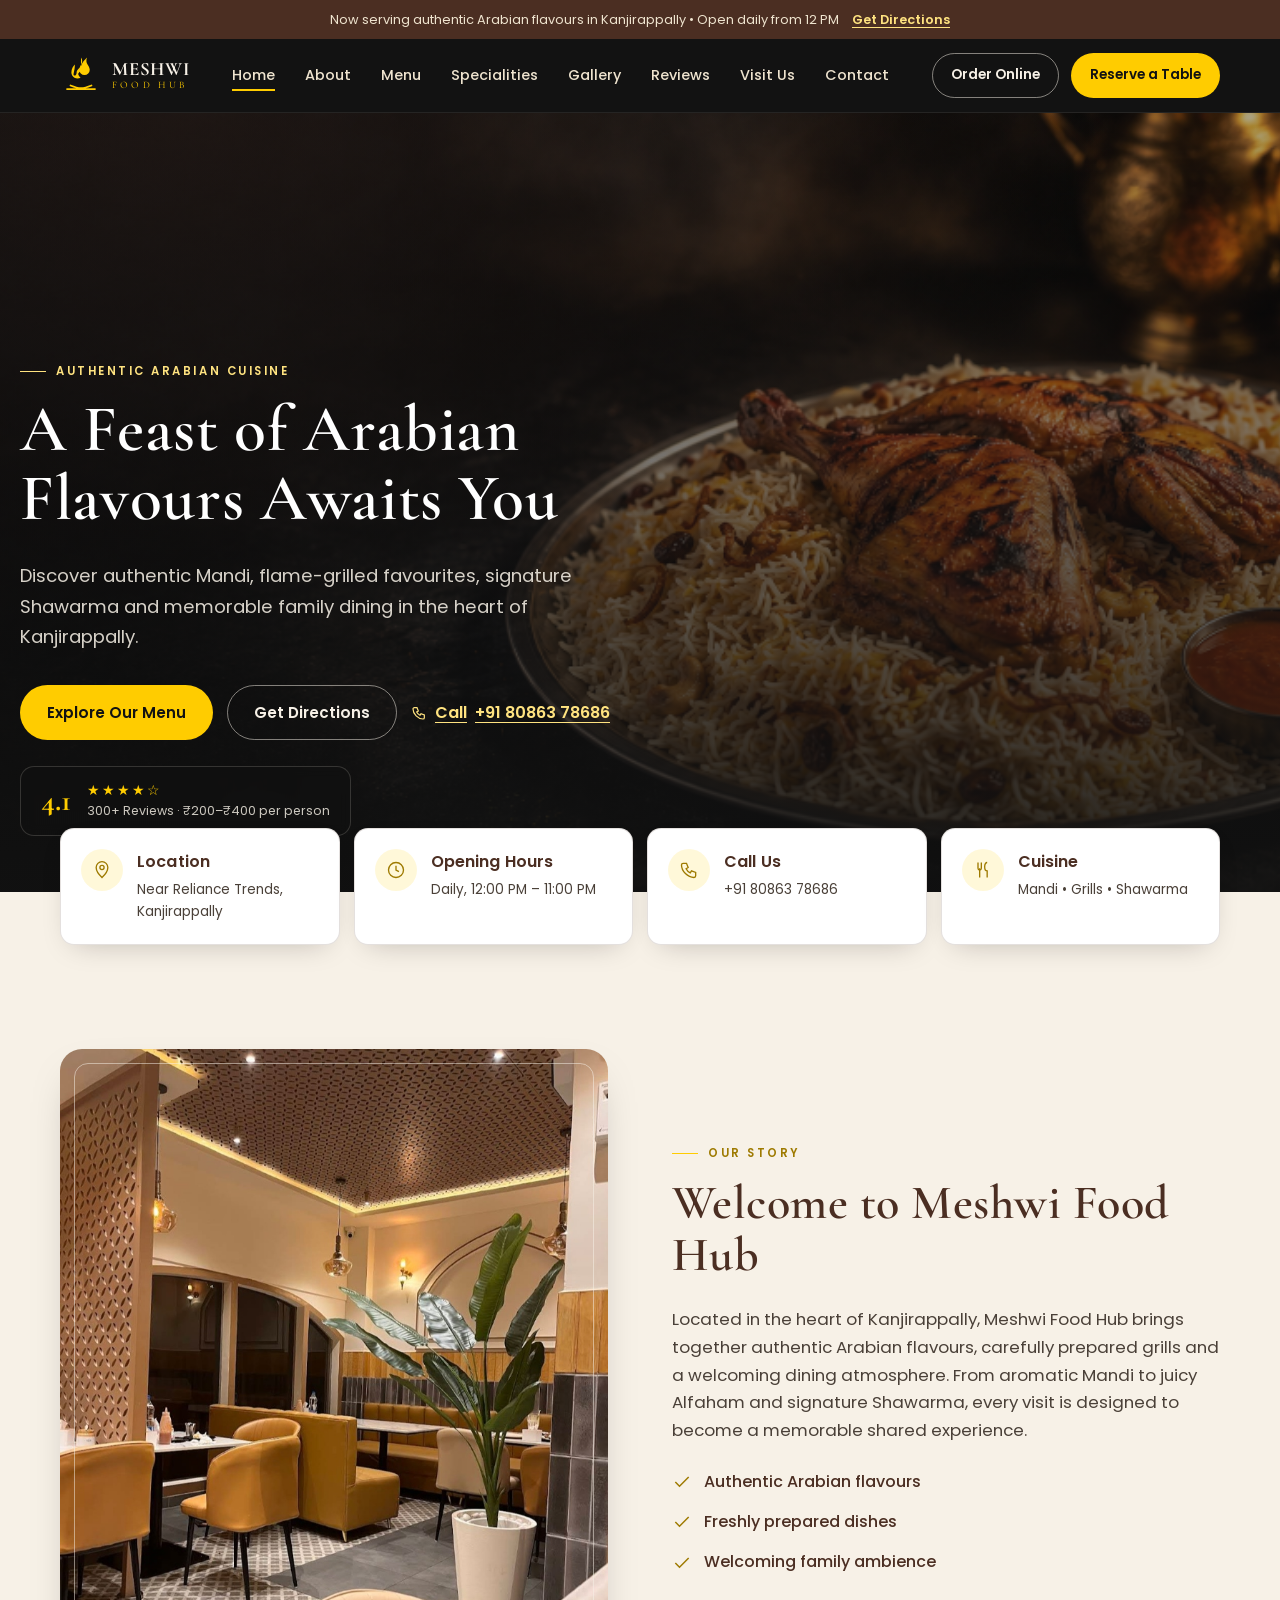
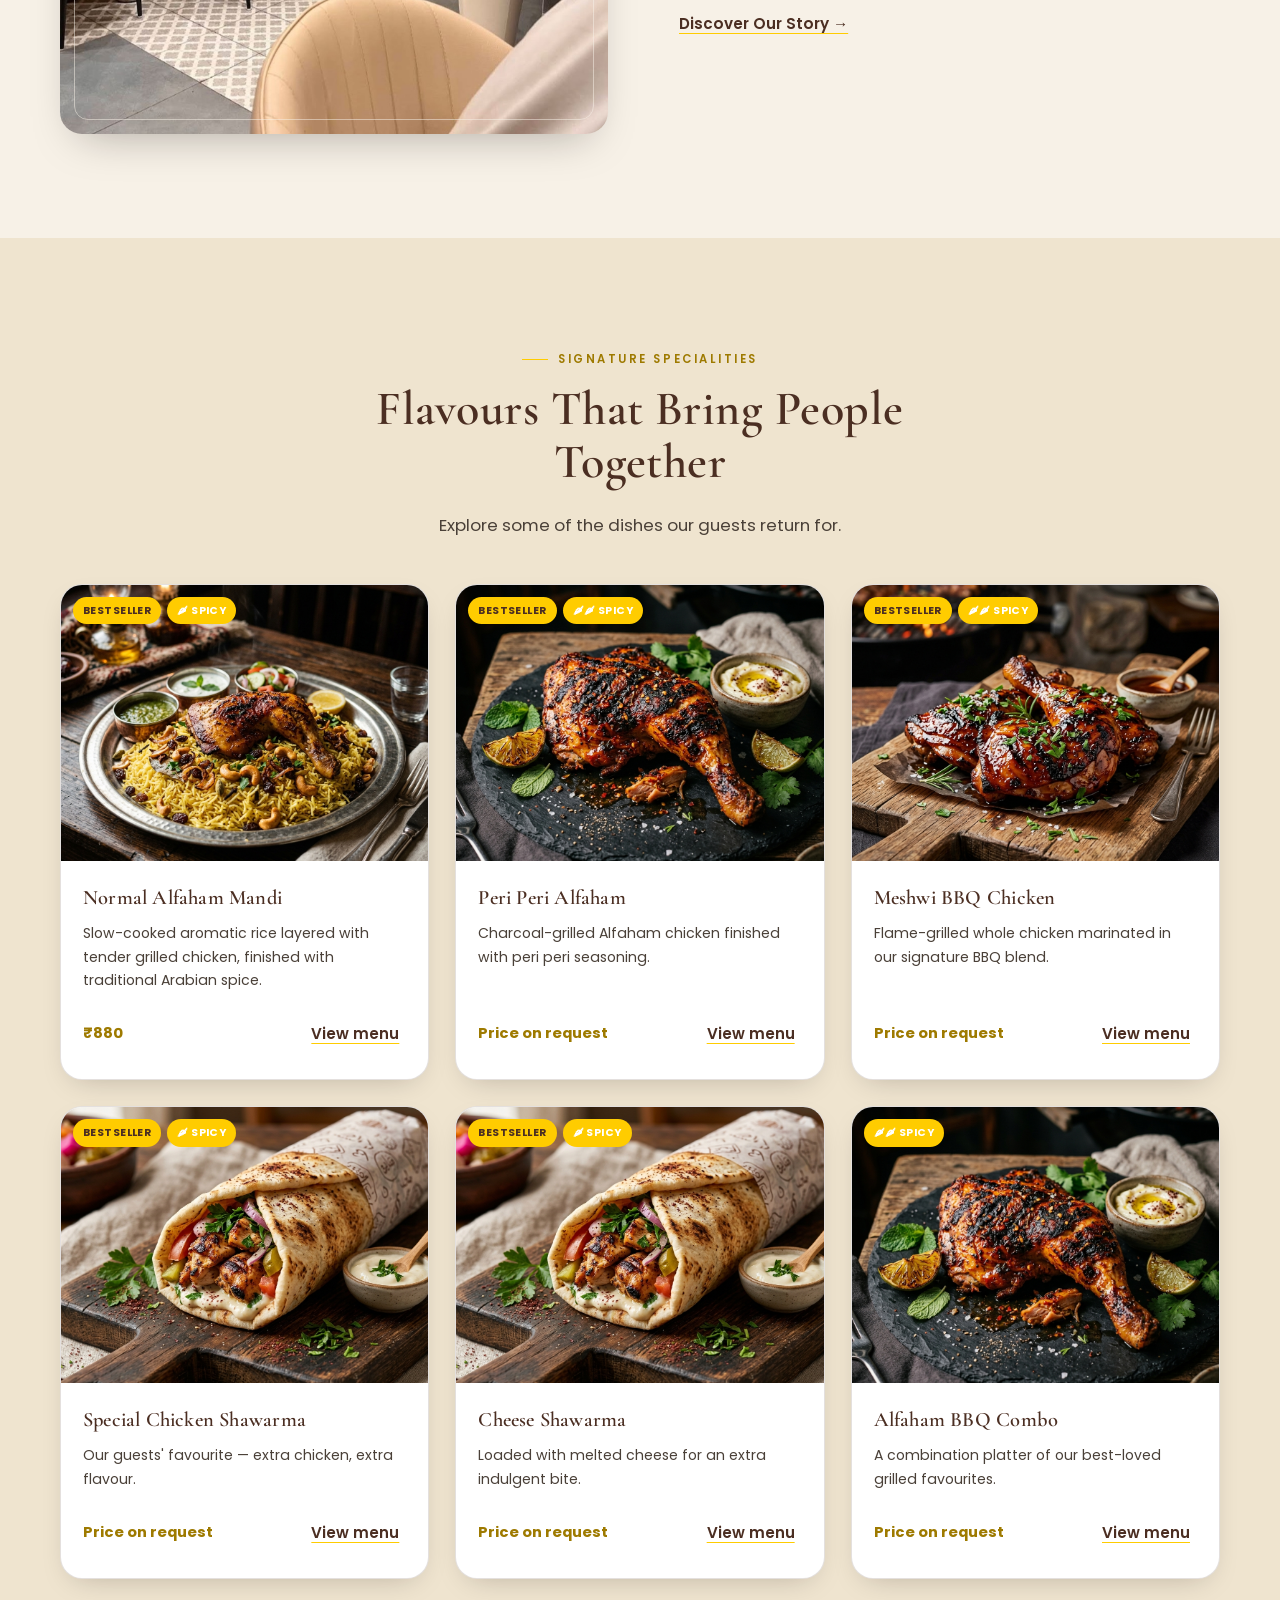
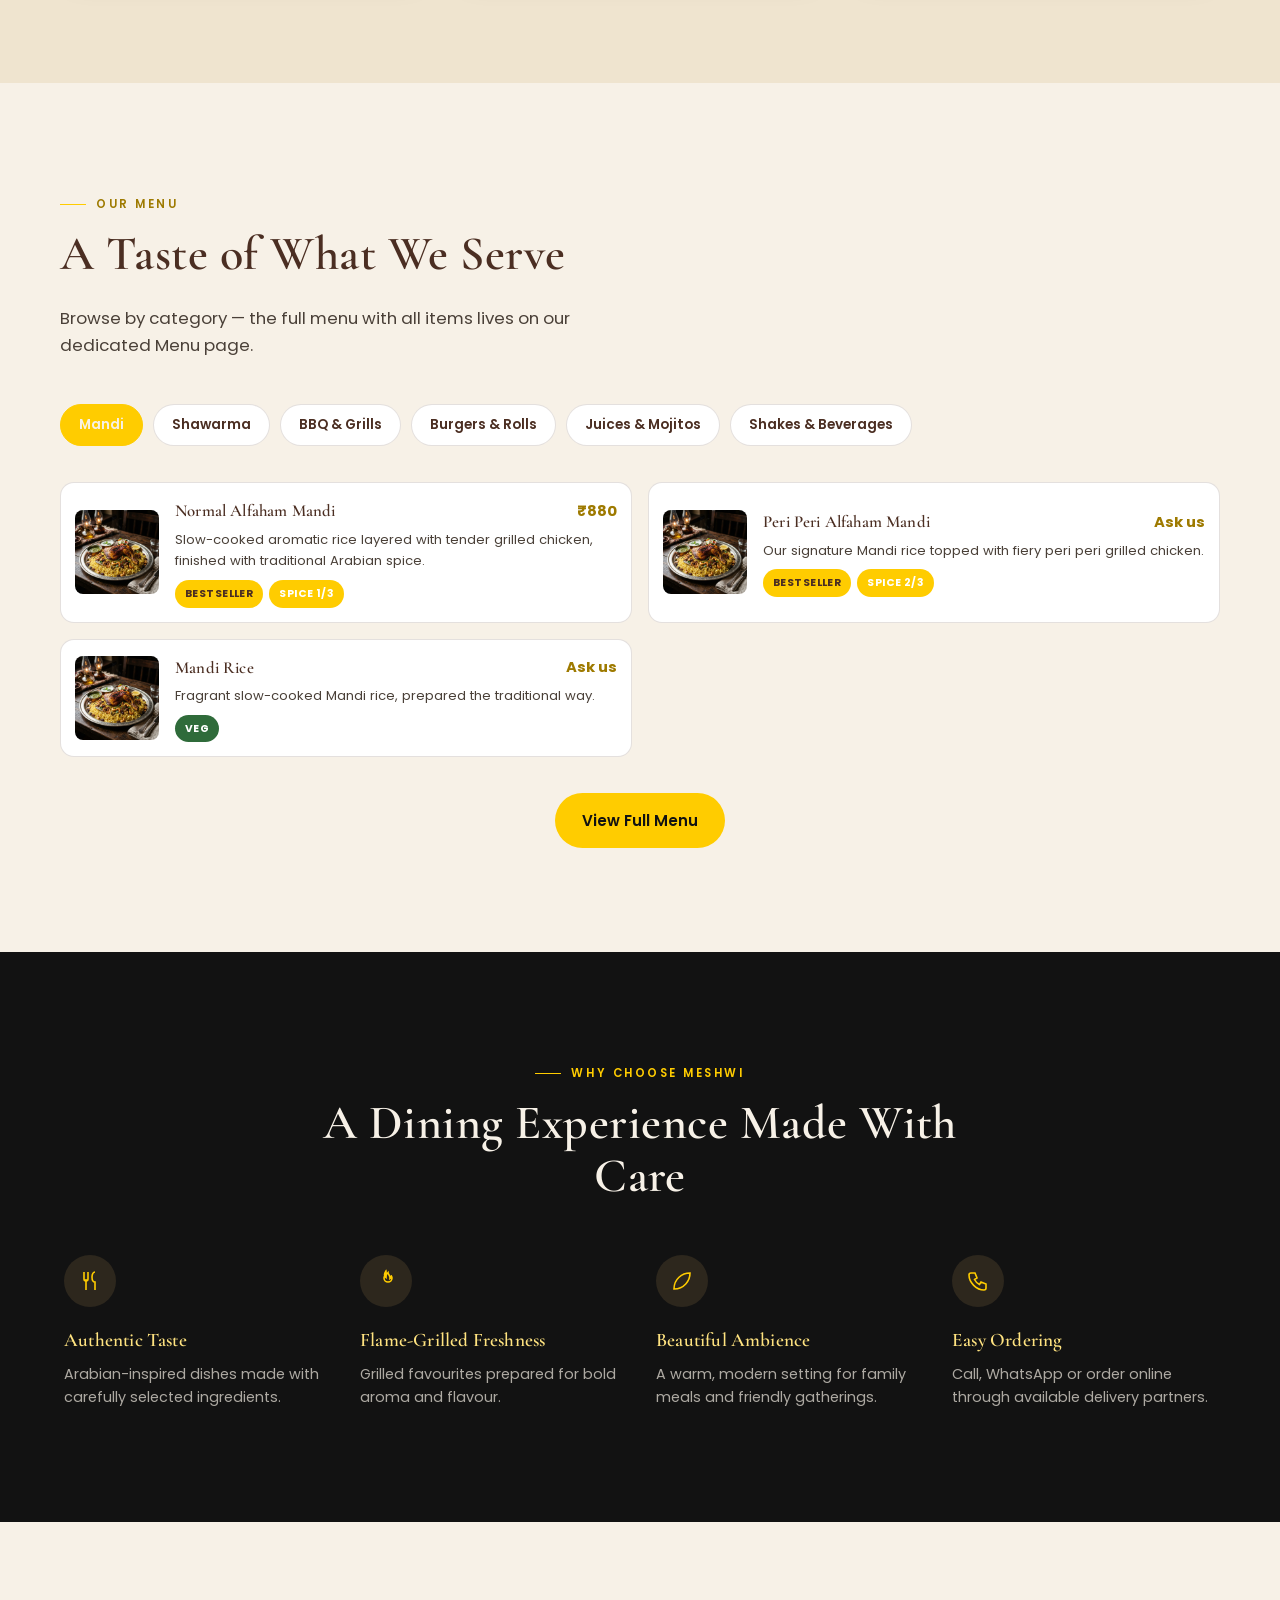
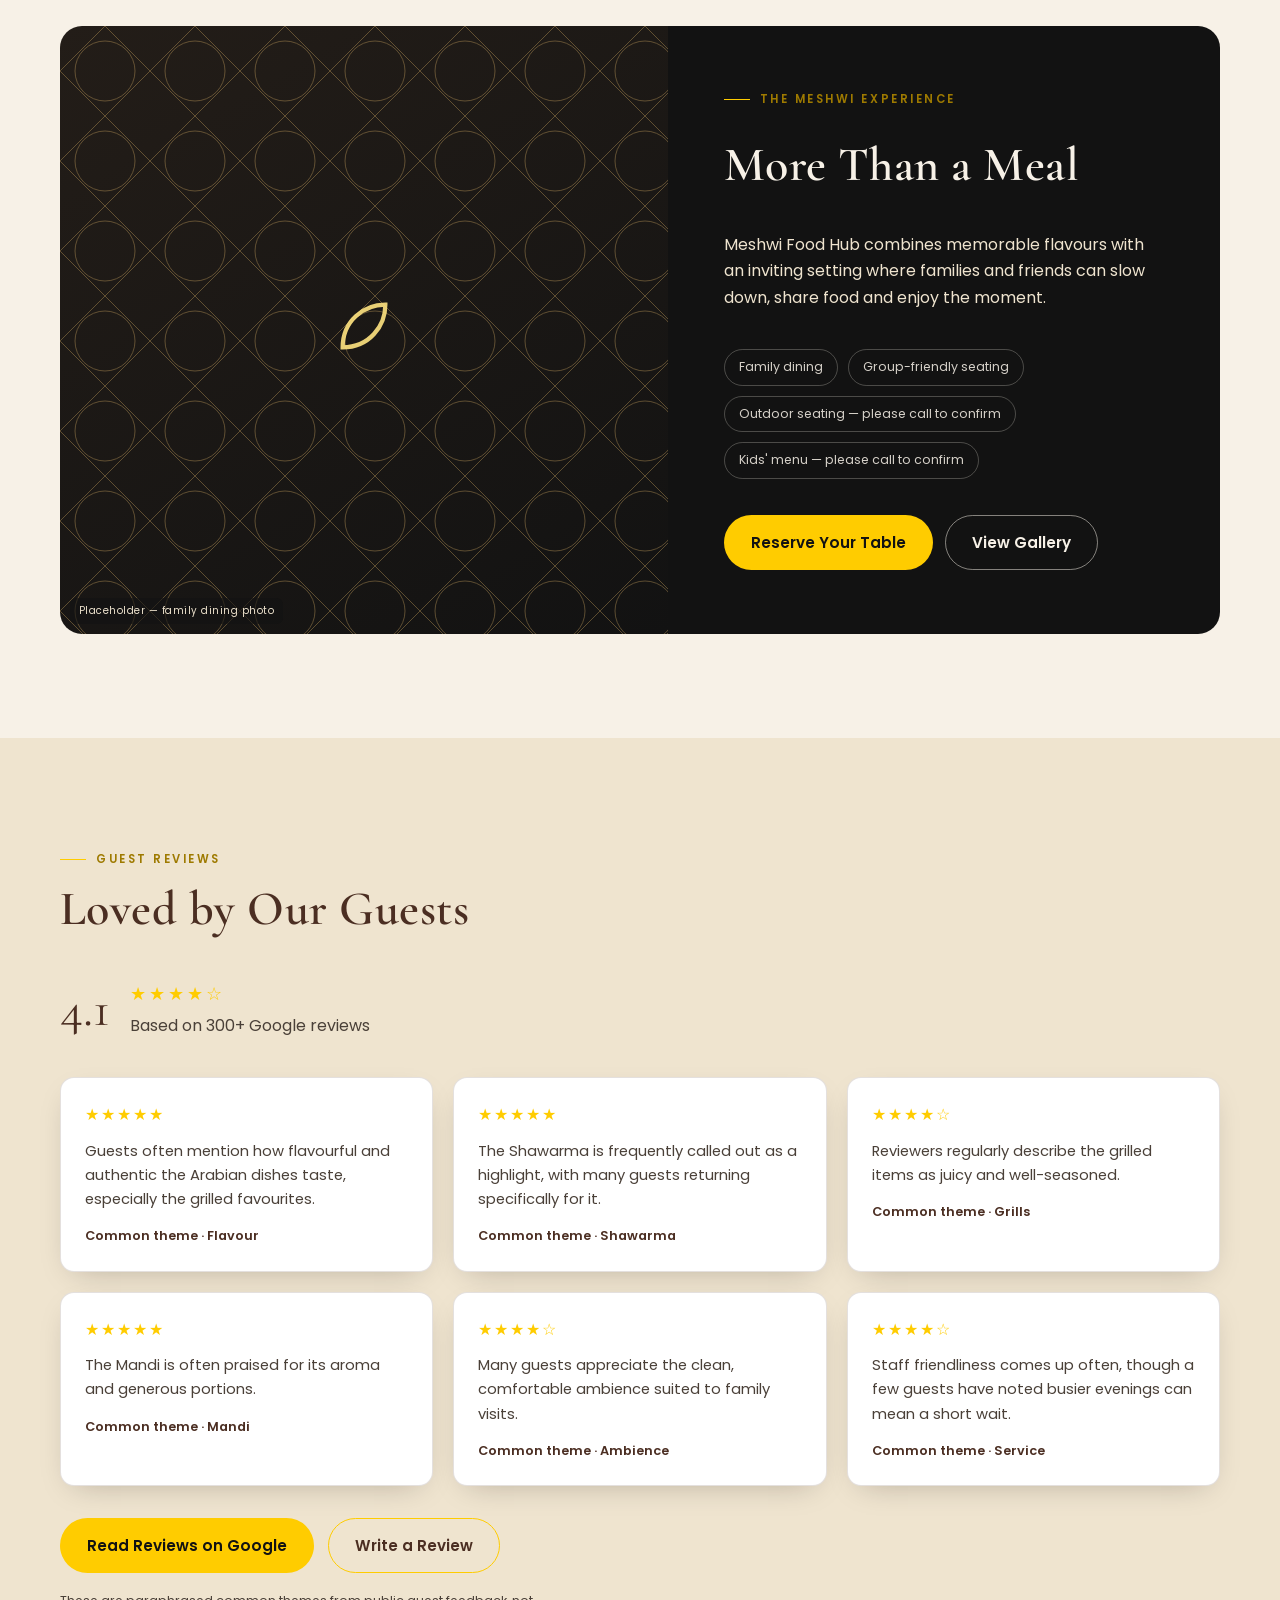
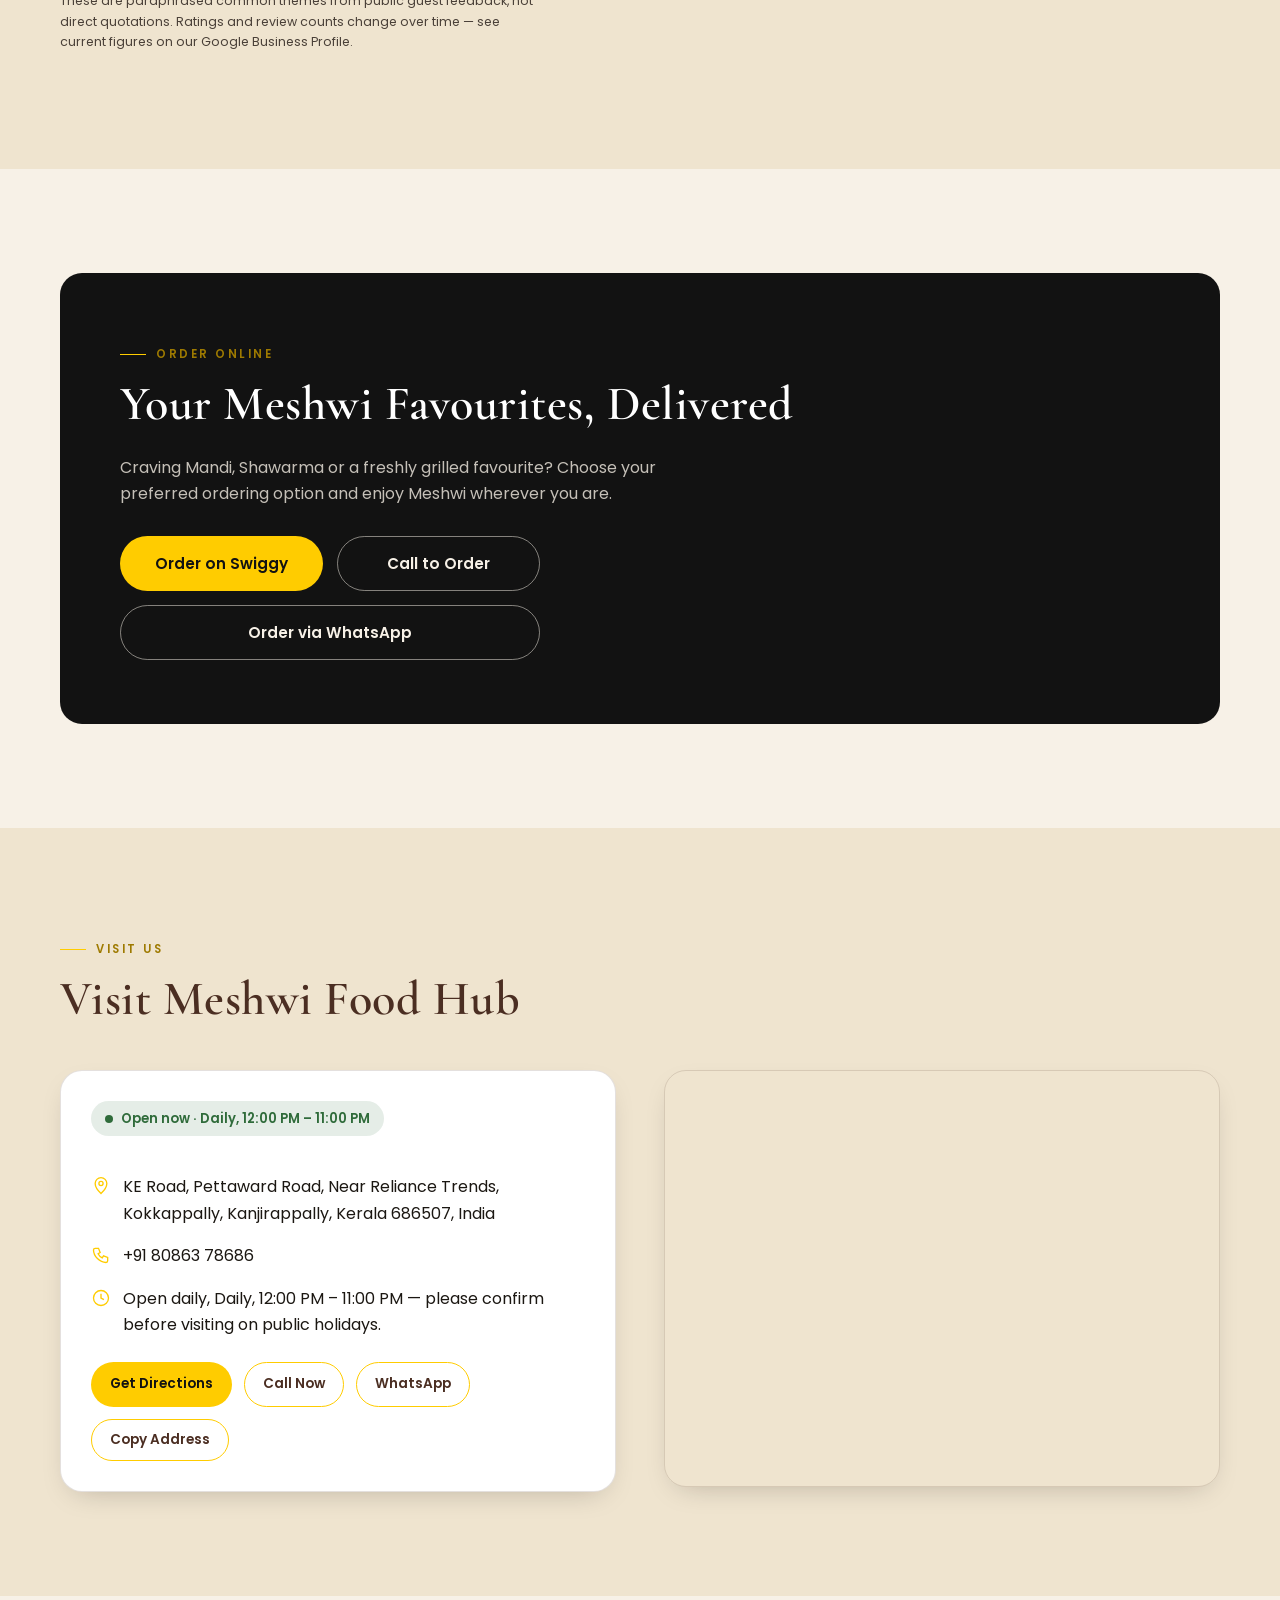
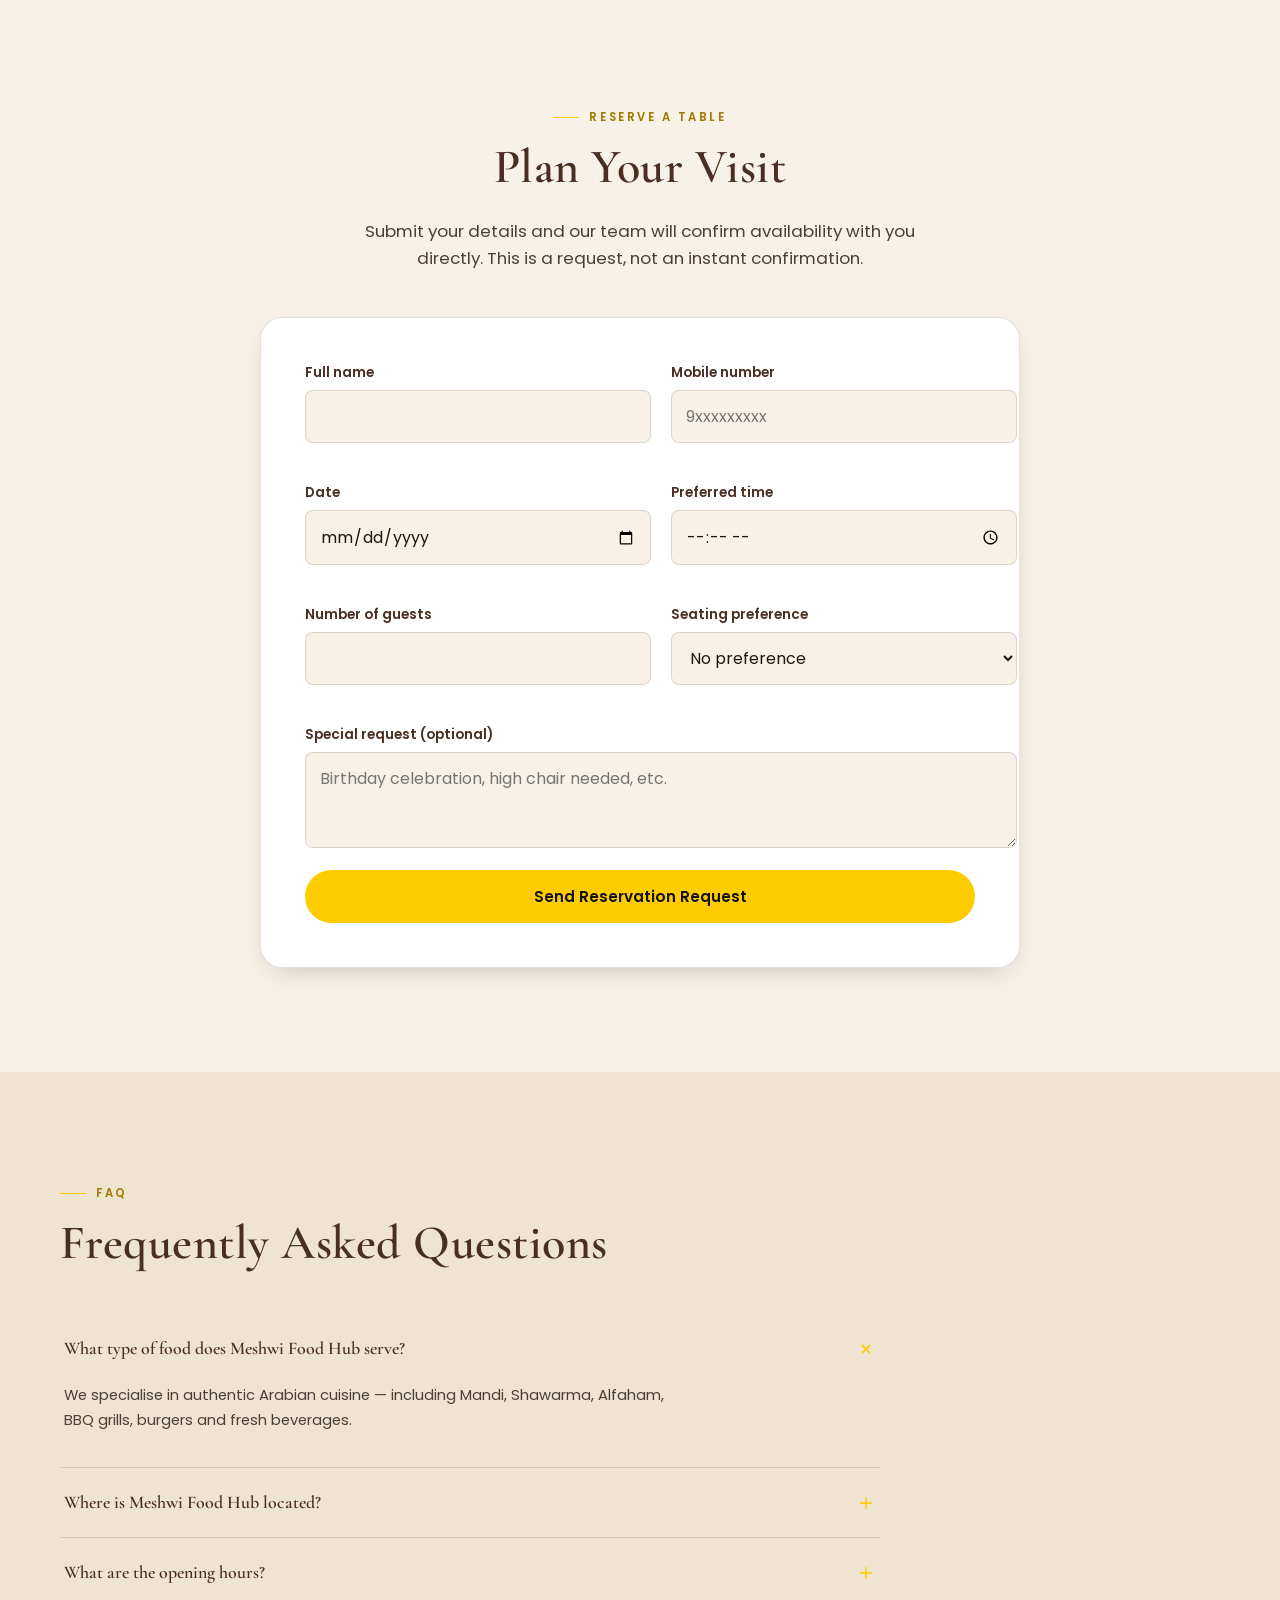
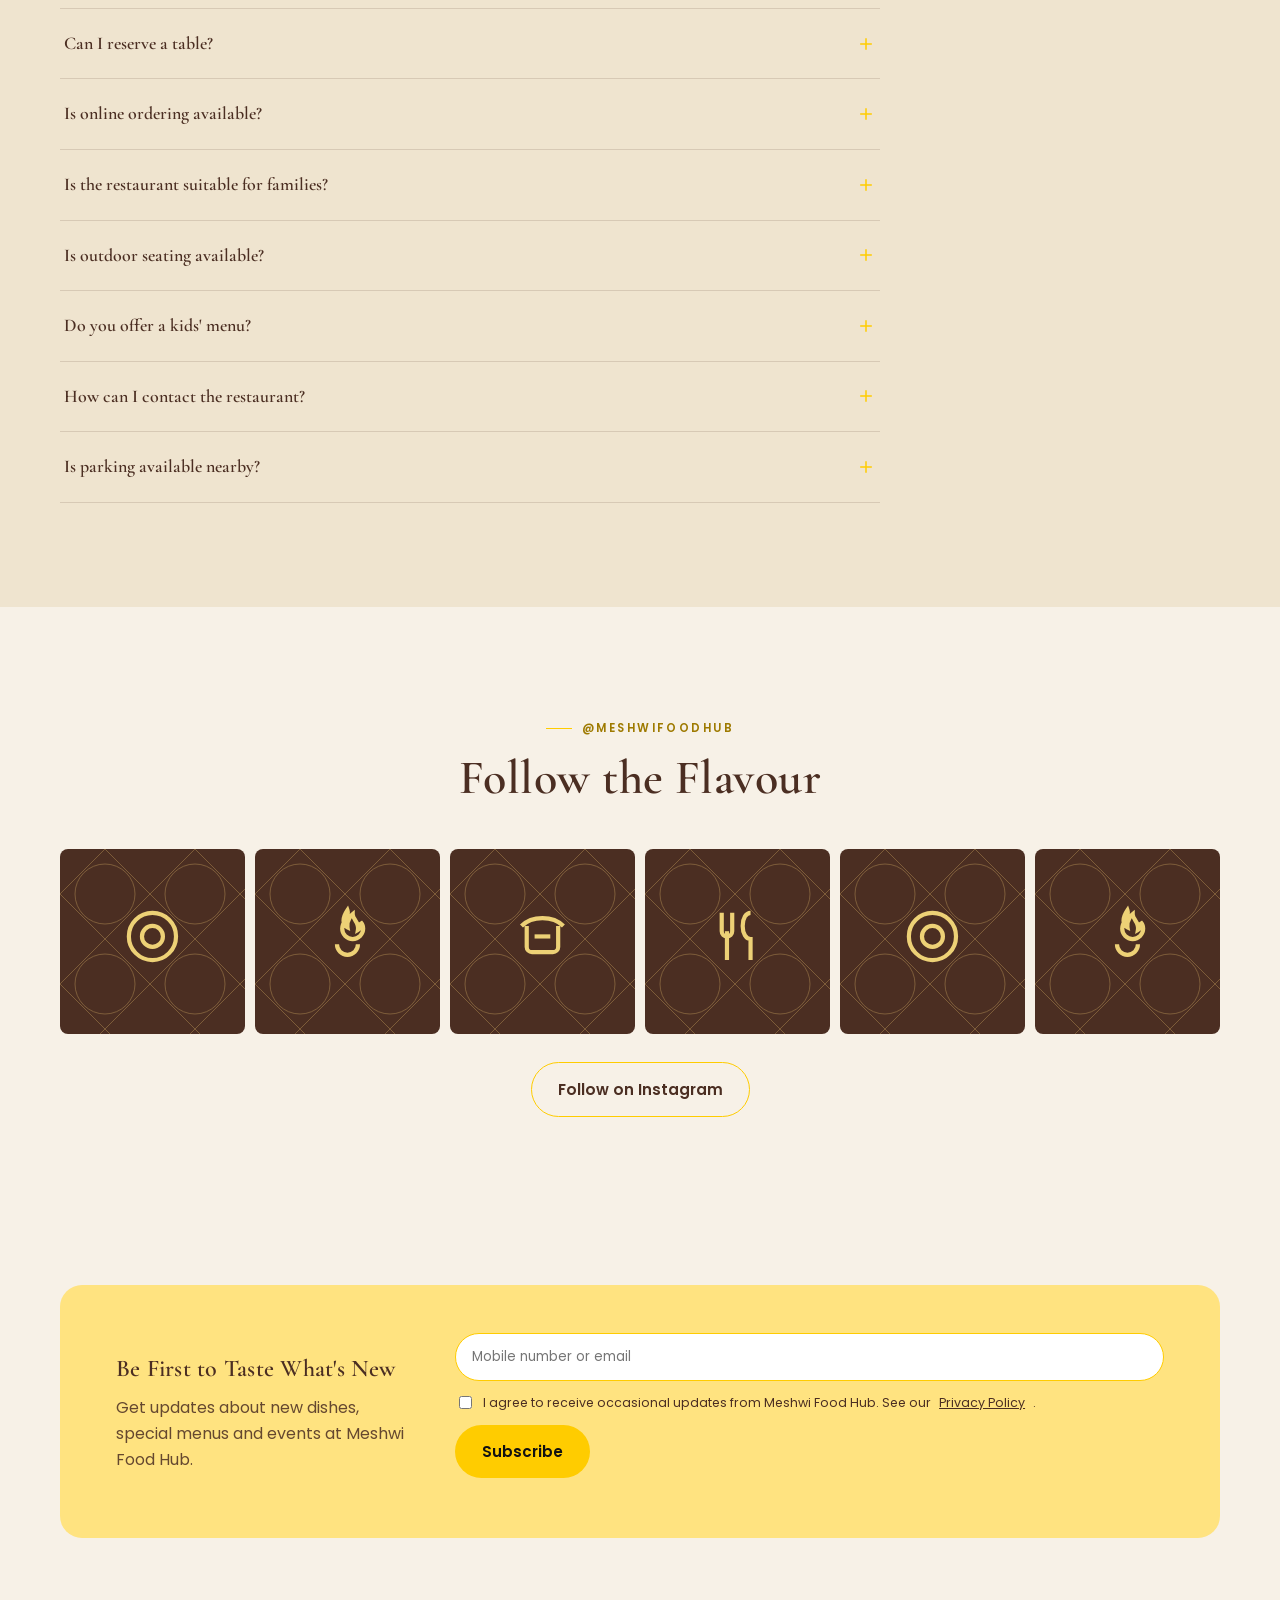
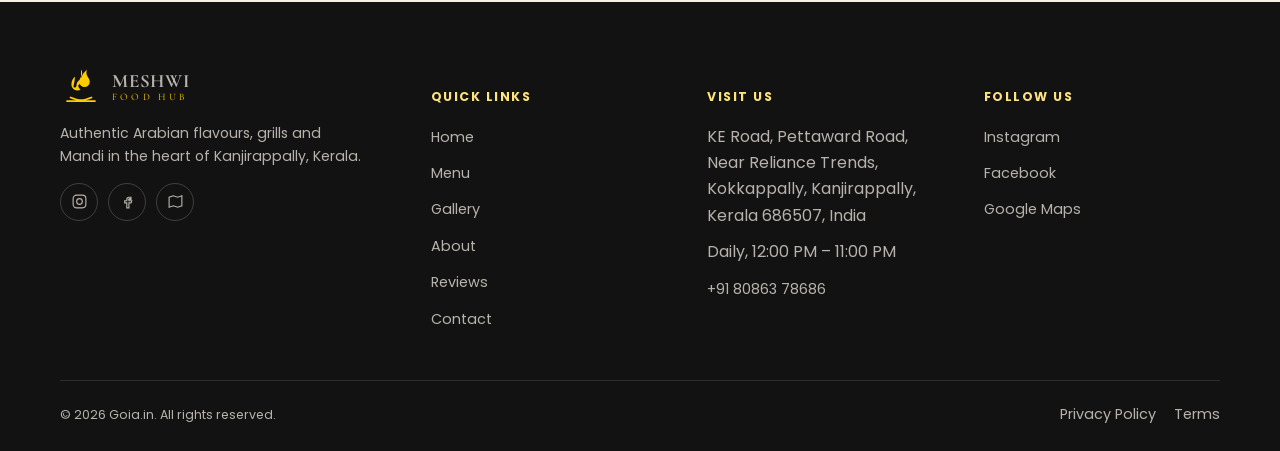
==== index.html @ 10ab5617 "fistupdate" ====
<!DOCTYPE html>
<html lang="en">
<head>
<meta charset="UTF-8">
<meta name="viewport" content="width=device-width, initial-scale=1, viewport-fit=cover">
<title>Meshwi Food Hub Kanjirappally | Mandi, Shawarma & Arabian Cuisine</title>
<meta name="description" content="Experience authentic Mandi, Shawarma, Alfaham and Arabian grills at Meshwi Food Hub near Reliance Trends, Kanjirappally. View the menu, order online, get directions or reserve a table.">
<link rel="canonical" href="https://www.meshwifoodhub.com/">
<meta property="og:type" content="restaurant.restaurant">
<meta property="og:title" content="Meshwi Food Hub Kanjirappally | Mandi, Shawarma & Arabian Cuisine">
<meta property="og:description" content="Authentic Mandi, Shawarma, Alfaham and Arabian grills in Kanjirappally, Kerala. Order online, reserve a table, or visit us near Reliance Trends.">
<meta property="og:url" content="https://www.meshwifoodhub.com/">
<meta property="og:site_name" content="Meshwi Food Hub">
<meta name="twitter:card" content="summary_large_image">
<meta name="twitter:title" content="Meshwi Food Hub Kanjirappally">
<meta name="twitter:description" content="Authentic Mandi, Shawarma, Alfaham and Arabian grills in Kanjirappally, Kerala.">
<meta name="keywords" content="Meshwi Food Hub, Meshwi Kanjirappally, Arabian restaurant Kanjirappally, Mandi Kanjirappally, Shawarma Kanjirappally, Alfaham Kanjirappally, grilled chicken Kanjirappally, family restaurant Kanjirappally, restaurants near Reliance Trends Kanjirappally, Arabian food Kottayam">
<link rel="preconnect" href="https://fonts.googleapis.com">
<link rel="preconnect" href="https://fonts.gstatic.com" crossorigin>
<link href="https://fonts.googleapis.com/css2?family=Cormorant+Garamond:wght@500;600;700&family=Poppins:wght@400;500;600;700&display=swap" rel="stylesheet">
<link rel="stylesheet" href="css/style.css">
<script type="application/ld+json">
{
  "@context": "https://schema.org",
  "@type": "Restaurant",
  "name": "Meshwi Food Hub",
  "url": "https://www.meshwifoodhub.com/",
  "telephone": "+91-80863-78686",
  "servesCuisine": ["Arabian", "Mandi", "Shawarma", "Grills"],
  "priceRange": "₹200–₹400",
  "address": {
    "@type": "PostalAddress",
    "streetAddress": "KE Road, Pettaward Road, Near Reliance Trends, Kokkappally",
    "addressLocality": "Kanjirappally",
    "addressRegion": "Kerala",
    "postalCode": "686507",
    "addressCountry": "IN"
  },
  "openingHoursSpecification": {
    "@type": "OpeningHoursSpecification",
    "dayOfWeek": ["Monday","Tuesday","Wednesday","Thursday","Friday","Saturday","Sunday"],
    "opens": "12:00",
    "closes": "23:00"
  },
  "sameAs": [
    "https://www.instagram.com/meshwifoodhub/",
    "https://www.facebook.com/meshwifood/"
  ],
  "menu": "https://www.meshwifoodhub.com/menu.html"
}
</script>
</head>
<body>
<a class="skip-link" href="#main">Skip to content</a>

<!-- ANNOUNCEMENT BAR -->
<div class="announcement">
  Now serving authentic Arabian flavours in Kanjirappally • Open daily from 12 PM
  <a data-config-href="maps.directionsUrl" href="#" target="_blank" rel="noopener noreferrer">Get Directions</a>
</div>

<!-- HEADER -->
<header class="site-header">
  <div class="container header-inner">
    <a href="index.html" class="brand" aria-label="Meshwi Food Hub home">
      <svg class="brand-mark" viewBox="0 0 48 48" fill="currentColor"><path d="M24 4c4 6-2 9-2 14a6 6 0 0 0 12 0c0-5-6-7-3-14C23 11 25 15 22 17c-2 2-3 4-2 7 2-4 5-5 4-10M17 12c-2 2-4 5-4 9a7 7 0 0 0 10.5 6c-3-2-3-5-2.5-7.5 .5-2.5 2-4.5 2-4.5S19 18 19 21c0 3-2 4.5-3.5 3 0-3 1.5-6 1.5-12z"/><path d="M12 36c10 4 14 4 24 0M8 40h32" fill="none" stroke="currentColor" stroke-width="2" stroke-linecap="round"/></svg>
      <span class="brand-word"><b>MESHWI</b><em>Food Hub</em></span>
    </a>
    <nav class="main-nav" aria-label="Primary">
      <ul>
        <li><a href="index.html" class="active">Home</a></li>
        <li><a href="about.html">About</a></li>
        <li><a href="menu.html">Menu</a></li>
        <li><a href="index.html#specialities">Specialities</a></li>
        <li><a href="gallery.html">Gallery</a></li>
        <li><a href="index.html#reviews">Reviews</a></li>
        <li><a href="index.html#visit">Visit Us</a></li>
        <li><a href="contact.html">Contact</a></li>
      </ul>
    </nav>
    <div class="header-actions">
      <a href="index.html#order" class="btn btn-outline-light btn-sm">Order Online</a>
      <a href="index.html#reserve" class="btn btn-primary btn-sm">Reserve a Table</a>
      <button class="hamburger" data-menu-open aria-expanded="false" aria-controls="mobileMenu" aria-label="Open menu">
        <svg viewBox="0 0 24 24" fill="none" stroke="currentColor" stroke-width="1.8"><path d="M4 7h16M4 12h16M4 17h16"/></svg>
      </button>
    </div>
  </div>
</header>

<!-- MOBILE MENU -->
<div class="mobile-menu" id="mobileMenu">
  <div class="mobile-menu__backdrop"></div>
  <div class="mobile-menu__panel" role="dialog" aria-modal="true" aria-label="Site menu">
    <div class="mobile-menu__top">
      <span class="brand-word"><b>MESHWI</b><em>Food Hub</em></span>
      <button class="mobile-menu__close" data-menu-close aria-label="Close menu">
        <svg viewBox="0 0 24 24" fill="none" stroke="currentColor" stroke-width="1.8"><path d="M6 6l12 12M18 6 6 18"/></svg>
      </button>
    </div>
    <nav aria-label="Mobile primary">
      <ul>
        <li><a href="index.html">Home</a></li>
        <li><a href="about.html">About</a></li>
        <li><a href="menu.html">Menu</a></li>
        <li><a href="index.html#specialities">Specialities</a></li>
        <li><a href="gallery.html">Gallery</a></li>
        <li><a href="index.html#reviews">Reviews</a></li>
        <li><a href="index.html#visit">Visit Us</a></li>
        <li><a href="contact.html">Contact</a></li>
      </ul>
    </nav>
    <div class="mobile-menu__actions">
      <a href="index.html#order" class="btn btn-primary btn-block">Order Online</a>
      <a href="index.html#reserve" class="btn btn-outline-light btn-block">Reserve a Table</a>
    </div>
  </div>
</div>

<main id="main">

  <!-- HERO -->
  <section class="hero">
    <div class="container hero__inner">
      <div class="hero__content">
        <span class="eyebrow">Authentic Arabian Cuisine</span>
        <h1>A Feast of Arabian Flavours Awaits You</h1>
        <p class="lead">Discover authentic Mandi, flame-grilled favourites, signature Shawarma and memorable family dining in the heart of Kanjirappally.</p>
        <div class="hero__ctas">
          <a href="menu.html" class="btn btn-primary">Explore Our Menu</a>
          <a data-config-href="maps.directionsUrl" href="#" target="_blank" rel="noopener noreferrer" class="btn btn-outline-light">Get Directions</a>
          <a data-config-href="phone.link" href="#" class="hero__call">
            <svg viewBox="0 0 24 24" fill="none" stroke="currentColor" stroke-width="1.8"><path d="M5 4h4l2 5-2.5 1.5a11 11 0 0 0 5 5L15 13l5 2v4a2 2 0 0 1-2 2C10.5 21 3 13.5 3 6a2 2 0 0 1 2-2Z"/></svg>
            Call <span data-config="phone.display">+91 80863 78686</span>
          </a>
        </div>
        <div class="rating-card">
          <div class="rating-card__score">4.1</div>
          <div class="rating-card__meta">
            <span class="rating-card__stars">★★★★☆</span><br>
            300+ Reviews · ₹200–₹400 per person
          </div>
        </div>
      </div>
    </div>
  </section>

  <!-- QUICK INFO STRIP -->
  <section class="info-strip">
    <div class="container">
      <div class="info-grid">
        <a class="info-card" data-config-href="maps.directionsUrl" href="#" target="_blank" rel="noopener noreferrer">
          <span class="info-card__icon"><svg viewBox="0 0 24 24" fill="none" stroke="currentColor" stroke-width="1.6"><path d="M12 21s7-6.5 7-12a7 7 0 1 0-14 0c0 5.5 7 12 7 12Z"/><circle cx="12" cy="9" r="2.5"/></svg></span>
          <span><h4>Location</h4><p>Near Reliance Trends, Kanjirappally</p></span>
        </a>
        <div class="info-card">
          <span class="info-card__icon"><svg viewBox="0 0 24 24" fill="none" stroke="currentColor" stroke-width="1.6"><circle cx="12" cy="12" r="9"/><path d="M12 7v5l3.5 2"/></svg></span>
          <span><h4>Opening Hours</h4><p data-config="hours.displayText">Daily, 12:00 PM–11:00 PM</p></span>
        </div>
        <a class="info-card" data-config-href="phone.link" href="#">
          <span class="info-card__icon"><svg viewBox="0 0 24 24" fill="none" stroke="currentColor" stroke-width="1.6"><path d="M5 4h4l2 5-2.5 1.5a11 11 0 0 0 5 5L15 13l5 2v4a2 2 0 0 1-2 2C10.5 21 3 13.5 3 6a2 2 0 0 1 2-2Z"/></svg></span>
          <span><h4>Call Us</h4><p data-config="phone.display">+91 80863 78686</p></span>
        </a>
        <a class="info-card" href="menu.html">
          <span class="info-card__icon"><svg viewBox="0 0 24 24" fill="none" stroke="currentColor" stroke-width="1.6"><path d="M6 3v7a2 2 0 0 0 4 0V3"/><path d="M8 10v11"/><path d="M17 3c-1.7 0-3 2-3 5s1.3 5 3 5v8"/></svg></span>
          <span><h4>Cuisine</h4><p>Mandi • Grills • Shawarma</p></span>
        </a>
      </div>
    </div>
  </section>

  <!-- INTRODUCTION -->
  <section class="section" id="about">
    <div class="container about-grid">
      <div class="about-media">
        <img src="assets/interior-dining.jpg" alt="Meshwi Food Hub restaurant interior" loading="lazy" class="about-media__image" style="width:100%; height:100%; object-fit:cover; display:block;">
        <div class="about-media__frame"></div>
      </div>
      <div>
        <span class="eyebrow">Our Story</span>
        <h2 class="h-lg">Welcome to Meshwi Food Hub</h2>
        <p class="subhead">Located in the heart of Kanjirappally, Meshwi Food Hub brings together authentic Arabian flavours, carefully prepared grills and a welcoming dining atmosphere. From aromatic Mandi to juicy Alfaham and signature Shawarma, every visit is designed to become a memorable shared experience.</p>
        <div class="highlight-list">
          <div class="highlight-item"><svg viewBox="0 0 24 24" fill="none" stroke="currentColor" stroke-width="1.8"><path d="M20 6 9 17l-5-5"/></svg> Authentic Arabian flavours</div>
          <div class="highlight-item"><svg viewBox="0 0 24 24" fill="none" stroke="currentColor" stroke-width="1.8"><path d="M20 6 9 17l-5-5"/></svg> Freshly prepared dishes</div>
          <div class="highlight-item"><svg viewBox="0 0 24 24" fill="none" stroke="currentColor" stroke-width="1.8"><path d="M20 6 9 17l-5-5"/></svg> Welcoming family ambience</div>
        </div>
        <a href="about.html" class="btn btn-ghost">Discover Our Story →</a>
      </div>
    </div>
  </section>

  <!-- SIGNATURE SPECIALITIES -->
  <section class="section section--soft" id="specialities">
    <div class="container">
      <div class="section-head center">
        <span class="eyebrow">Signature Specialities</span>
        <h2 class="h-lg">Flavours That Bring People Together</h2>
        <p class="subhead" style="margin-left:auto;margin-right:auto;">Explore some of the dishes our guests return for.</p>
      </div>
      <div class="card-grid" data-speciality-cards></div>
    </div>
  </section>

  <!-- MENU PREVIEW -->
  <section class="section" id="menu">
    <div class="container">
      <div class="section-head">
        <span class="eyebrow">Our Menu</span>
        <h2 class="h-lg">A Taste of What We Serve</h2>
        <p class="subhead">Browse by category — the full menu with all items lives on our dedicated Menu page.</p>
      </div>
      <div class="menu-tabs" data-menu-preview-tabs></div>
      <div class="menu-list" data-menu-preview></div>
      <div class="text-center" style="margin-top:36px;">
        <a href="menu.html" class="btn btn-primary">View Full Menu</a>
      </div>
    </div>
  </section>

  <!-- WHY CHOOSE MESHWI -->
  <section class="section section--charcoal">
    <div class="container">
      <div class="section-head center">
        <span class="eyebrow">Why Choose Meshwi</span>
        <h2 class="h-lg">A Dining Experience Made With Care</h2>
      </div>
      <div class="feature-grid">
        <div class="feature-card">
          <div class="feature-card__icon"><svg viewBox="0 0 24 24" fill="none" stroke="currentColor" stroke-width="1.6"><path d="M6 3v7a2 2 0 0 0 4 0V3"/><path d="M8 10v11"/><path d="M17 3c-1.7 0-3 2-3 5s1.3 5 3 5v8"/></svg></div>
          <h3>Authentic Taste</h3>
          <p>Arabian-inspired dishes made with carefully selected ingredients.</p>
        </div>
        <div class="feature-card">
          <div class="feature-card__icon"><svg viewBox="0 0 24 24" fill="none" stroke="currentColor" stroke-width="1.6"><path d="M12 2c1 3-2 4-2 7a4 4 0 0 0 8 0c0-1.5-1-2.5-1-2.5.7 2-1 3-1 3 .5-3-2-4-2-6 0 0-2.5 2-2 5-2-1-2-3.5 0-6.5Z"/></svg></div>
          <h3>Flame-Grilled Freshness</h3>
          <p>Grilled favourites prepared for bold aroma and flavour.</p>
        </div>
        <div class="feature-card">
          <div class="feature-card__icon"><svg viewBox="0 0 24 24" fill="none" stroke="currentColor" stroke-width="1.6"><path d="M4 20C4 10 12 4 20 4c0 8-6 16-16 16Z"/></svg></div>
          <h3>Beautiful Ambience</h3>
          <p>A warm, modern setting for family meals and friendly gatherings.</p>
        </div>
        <div class="feature-card">
          <div class="feature-card__icon"><svg viewBox="0 0 24 24" fill="none" stroke="currentColor" stroke-width="1.6"><path d="M5 4h4l2 5-2.5 1.5a11 11 0 0 0 5 5L15 13l5 2v4a2 2 0 0 1-2 2C10.5 21 3 13.5 3 6a2 2 0 0 1 2-2Z"/></svg></div>
          <h3>Easy Ordering</h3>
          <p>Call, WhatsApp or order online through available delivery partners.</p>
        </div>
      </div>
    </div>
  </section>

  <!-- AMBIENCE STORY -->
  <section class="section">
    <div class="container">
      <div class="story">
        <div class="story__grid">
          <div class="story__media">
            <div class="placeholder-photo" data-tone="charcoal">
              <div class="placeholder-photo__icon"><svg viewBox="0 0 24 24" fill="none" stroke="currentColor" stroke-width="1.6"><path d="M4 20C4 10 12 4 20 4c0 8-6 16-16 16Z"/></svg></div>
              <span class="placeholder-photo__label">Placeholder — family dining photo</span>
            </div>
          </div>
          <div class="story__content">
            <span class="eyebrow">The Meshwi Experience</span>
            <h2 class="h-lg">More Than a Meal</h2>
            <p>Meshwi Food Hub combines memorable flavours with an inviting setting where families and friends can slow down, share food and enjoy the moment.</p>
            <div class="story__tags">
              <span class="story__tag">Family dining</span>
              <span class="story__tag">Group-friendly seating</span>
              <span class="story__tag">Outdoor seating — please call to confirm</span>
              <span class="story__tag">Kids' menu — please call to confirm</span>
            </div>
            <div class="story__ctas">
              <a href="index.html#reserve" class="btn btn-primary">Reserve Your Table</a>
              <a href="gallery.html" class="btn btn-outline-light">View Gallery</a>
            </div>
          </div>
        </div>
      </div>
    </div>
  </section>

  <!-- REVIEWS -->
  <section class="section section--soft" id="reviews">
    <div class="container">
      <div class="section-head">
        <span class="eyebrow">Guest Reviews</span>
        <h2 class="h-lg">Loved by Our Guests</h2>
      </div>
      <div class="review-summary">
        <div class="review-summary__score">4.1</div>
        <div>
          <div class="review-summary__stars">★★★★☆</div>
          <p style="margin:4px 0 0;color:var(--ink-soft);">Based on 300+ Google reviews</p>
        </div>
      </div>
      <div class="review-grid">
        <div class="review-card"><span class="review-card__stars">★★★★★</span><p>Guests often mention how flavourful and authentic the Arabian dishes taste, especially the grilled favourites.</p><div class="review-card__meta">Common theme · Flavour</div></div>
        <div class="review-card"><span class="review-card__stars">★★★★★</span><p>The Shawarma is frequently called out as a highlight, with many guests returning specifically for it.</p><div class="review-card__meta">Common theme · Shawarma</div></div>
        <div class="review-card"><span class="review-card__stars">★★★★☆</span><p>Reviewers regularly describe the grilled items as juicy and well-seasoned.</p><div class="review-card__meta">Common theme · Grills</div></div>
        <div class="review-card"><span class="review-card__stars">★★★★★</span><p>The Mandi is often praised for its aroma and generous portions.</p><div class="review-card__meta">Common theme · Mandi</div></div>
        <div class="review-card"><span class="review-card__stars">★★★★☆</span><p>Many guests appreciate the clean, comfortable ambience suited to family visits.</p><div class="review-card__meta">Common theme · Ambience</div></div>
        <div class="review-card"><span class="review-card__stars">★★★★☆</span><p>Staff friendliness comes up often, though a few guests have noted busier evenings can mean a short wait.</p><div class="review-card__meta">Common theme · Service</div></div>
      </div>
      <div class="review-actions">
        <a data-config-href="reviews.googleReviewUrl" href="#" target="_blank" rel="noopener noreferrer" class="btn btn-primary">Read Reviews on Google</a>
        <a data-config-href="reviews.googleReviewUrl" href="#" target="_blank" rel="noopener noreferrer" class="btn btn-outline">Write a Review</a>
      </div>
      <p class="review-note">These are paraphrased common themes from public guest feedback, not direct quotations. Ratings and review counts change over time — see current figures on our Google Business Profile.</p>
    </div>
  </section>

  <!-- ORDERING -->
  <section class="section" id="order">
    <div class="container">
      <div class="order-panel">
        <span class="eyebrow">Order Online</span>
        <h2 class="h-lg">Your Meshwi Favourites, Delivered</h2>
        <p style="max-width:56ch;color:rgba(247,241,231,.78);">Craving Mandi, Shawarma or a freshly grilled favourite? Choose your preferred ordering option and enjoy Meshwi wherever you are.</p>
        <div class="order-btns">
          <a data-config-href="ordering.swiggyUrl" href="#" target="_blank" rel="noopener noreferrer" class="btn btn-primary">Order on Swiggy</a>
          <a data-config-href="phone.link" href="#" class="btn btn-outline-light">Call to Order</a>
          <a data-whatsapp-order href="#" target="_blank" rel="noopener noreferrer" class="btn btn-outline-light" style="grid-column:1/-1;">Order via WhatsApp</a>
        </div>
      </div>
    </div>
  </section>

  <!-- LOCATION, CONTACT & RESERVATION -->
  <section class="section section--soft" id="visit">
    <div class="container">
      <div class="section-head">
        <span class="eyebrow">Visit Us</span>
        <h2 class="h-lg">Visit Meshwi Food Hub</h2>
      </div>
      <div class="location-grid">
        <div>
          <div class="location-card">
            <span class="open-indicator" data-open-indicator>Checking hours…</span>
            <ul class="contact-list">
              <li><svg viewBox="0 0 24 24" fill="none" stroke="currentColor" stroke-width="1.6"><path d="M12 21s7-6.5 7-12a7 7 0 1 0-14 0c0 5.5 7 12 7 12Z"/><circle cx="12" cy="9" r="2.5"/></svg><span data-config="address.full">KE Road, Pettaward Road, Near Reliance Trends, Kokkappally, Kanjirappally, Kerala 686507, India</span></li>
              <li><svg viewBox="0 0 24 24" fill="none" stroke="currentColor" stroke-width="1.6"><path d="M5 4h4l2 5-2.5 1.5a11 11 0 0 0 5 5L15 13l5 2v4a2 2 0 0 1-2 2C10.5 21 3 13.5 3 6a2 2 0 0 1 2-2Z"/></svg><span data-config="phone.display">+91 80863 78686</span></li>
              <li><svg viewBox="0 0 24 24" fill="none" stroke="currentColor" stroke-width="1.6"><circle cx="12" cy="12" r="9"/><path d="M12 7v5l3.5 2"/></svg><span>Open daily, <span data-config="hours.displayText">12:00 PM–11:00 PM</span> — please confirm before visiting on public holidays.</span></li>
            </ul>
            <div class="contact-actions">
              <a data-config-href="maps.directionsUrl" href="#" target="_blank" rel="noopener noreferrer" class="btn btn-primary btn-sm">Get Directions</a>
              <a data-config-href="phone.link" href="#" class="btn btn-outline btn-sm">Call Now</a>
              <a data-config-href="whatsapp.baseLink" href="#" target="_blank" rel="noopener noreferrer" class="btn btn-outline btn-sm">WhatsApp</a>
              <button class="btn btn-outline btn-sm" data-copy-address type="button">Copy Address</button>
            </div>
          </div>
        </div>
        <div class="map-embed">
          <iframe data-config-href="maps.embedUrl" src="" loading="lazy" referrerpolicy="no-referrer-when-downgrade" title="Meshwi Food Hub location map" allowfullscreen></iframe>
        </div>
      </div>
    </div>
  </section>

  <!-- RESERVATION FORM -->
  <section class="section" id="reserve">
    <div class="container">
      <div class="section-head center">
        <span class="eyebrow">Reserve a Table</span>
        <h2 class="h-lg">Plan Your Visit</h2>
        <p class="subhead" style="margin-left:auto;margin-right:auto;">Submit your details and our team will confirm availability with you directly. This is a request, not an instant confirmation.</p>
      </div>
      <div class="form-card" style="max-width:760px;margin:0 auto;">
        <form data-reservation-form novalidate>
          <div class="form-grid">
            <div class="field">
              <label for="res-name">Full name</label>
              <input type="text" id="res-name" name="name" required autocomplete="name">
              <span class="field-error" role="alert"></span>
            </div>
            <div class="field">
              <label for="res-mobile">Mobile number</label>
              <input type="tel" id="res-mobile" name="mobile" placeholder="9xxxxxxxxx" required autocomplete="tel" inputmode="numeric">
              <span class="field-error" role="alert"></span>
            </div>
            <div class="field">
              <label for="res-date">Date</label>
              <input type="date" id="res-date" name="date" required>
              <span class="field-error" role="alert"></span>
            </div>
            <div class="field">
              <label for="res-time">Preferred time</label>
              <input type="time" id="res-time" name="time" required>
              <span class="field-error" role="alert"></span>
            </div>
            <div class="field">
              <label for="res-guests">Number of guests</label>
              <input type="number" id="res-guests" name="guests" min="1" max="30" required>
              <span class="field-error" role="alert"></span>
            </div>
            <div class="field">
              <label for="res-seating">Seating preference</label>
              <select id="res-seating" name="seating">
                <option value="">No preference</option>
                <option value="Indoor">Indoor</option>
                <option value="Outdoor (subject to availability)">Outdoor (subject to availability)</option>
              </select>
            </div>
            <div class="field full">
              <label for="res-request">Special request (optional)</label>
              <textarea id="res-request" name="request" placeholder="Birthday celebration, high chair needed, etc."></textarea>
            </div>
          </div>
          <button type="submit" class="btn btn-primary btn-block" style="margin-top:22px;">Send Reservation Request</button>
          <div class="form-status" data-form-status role="status" aria-live="polite"></div>
        </form>
      </div>
    </div>
  </section>

  <!-- FAQ -->
  <section class="section section--soft">
    <div class="container">
      <div class="section-head">
        <span class="eyebrow">FAQ</span>
        <h2 class="h-lg">Frequently Asked Questions</h2>
      </div>
      <div class="faq-list">
        <details class="faq-item" open>
          <summary>What type of food does Meshwi Food Hub serve?<svg viewBox="0 0 24 24" fill="none" stroke="currentColor" stroke-width="1.8"><path d="M12 5v14M5 12h14"/></svg></summary>
          <p>We specialise in authentic Arabian cuisine — including Mandi, Shawarma, Alfaham, BBQ grills, burgers and fresh beverages.</p>
        </details>
        <details class="faq-item">
          <summary>Where is Meshwi Food Hub located?<svg viewBox="0 0 24 24" fill="none" stroke="currentColor" stroke-width="1.8"><path d="M12 5v14M5 12h14"/></svg></summary>
          <p>We're on KE Road, Pettaward Road, near Reliance Trends, Kokkappally, Kanjirappally, Kerala 686507.</p>
        </details>
        <details class="faq-item">
          <summary>What are the opening hours?<svg viewBox="0 0 24 24" fill="none" stroke="currentColor" stroke-width="1.8"><path d="M12 5v14M5 12h14"/></svg></summary>
          <p>We're open daily from 12:00 PM to 11:00 PM. Please call us to confirm hours on public holidays.</p>
        </details>
        <details class="faq-item">
          <summary>Can I reserve a table?<svg viewBox="0 0 24 24" fill="none" stroke="currentColor" stroke-width="1.8"><path d="M12 5v14M5 12h14"/></svg></summary>
          <p>Yes — use our reservation form above or call us directly. Reservations are confirmed by our team, not automatically.</p>
        </details>
        <details class="faq-item">
          <summary>Is online ordering available?<svg viewBox="0 0 24 24" fill="none" stroke="currentColor" stroke-width="1.8"><path d="M12 5v14M5 12h14"/></svg></summary>
          <p>Yes, you can order through Swiggy, or place an order directly by calling us or messaging on WhatsApp.</p>
        </details>
        <details class="faq-item">
          <summary>Is the restaurant suitable for families?<svg viewBox="0 0 24 24" fill="none" stroke="currentColor" stroke-width="1.8"><path d="M12 5v14M5 12h14"/></svg></summary>
          <p>Yes, Meshwi Food Hub offers a family-friendly dine-in atmosphere suited to groups, families and friends.</p>
        </details>
        <details class="faq-item">
          <summary>Is outdoor seating available?<svg viewBox="0 0 24 24" fill="none" stroke="currentColor" stroke-width="1.8"><path d="M12 5v14M5 12h14"/></svg></summary>
          <p>Please call us to confirm current outdoor seating availability.</p>
        </details>
        <details class="faq-item">
          <summary>Do you offer a kids' menu?<svg viewBox="0 0 24 24" fill="none" stroke="currentColor" stroke-width="1.8"><path d="M12 5v14M5 12h14"/></svg></summary>
          <p>Please call us to confirm current kids' menu options.</p>
        </details>
        <details class="faq-item">
          <summary>How can I contact the restaurant?<svg viewBox="0 0 24 24" fill="none" stroke="currentColor" stroke-width="1.8"><path d="M12 5v14M5 12h14"/></svg></summary>
          <p>Call us at <span data-config="phone.display">+91 80863 78686</span>, message us on WhatsApp, or reach out via Instagram or Facebook.</p>
        </details>
        <details class="faq-item">
          <summary>Is parking available nearby?<svg viewBox="0 0 24 24" fill="none" stroke="currentColor" stroke-width="1.8"><path d="M12 5v14M5 12h14"/></svg></summary>
          <p>Please call us to confirm current parking availability near the restaurant.</p>
        </details>
      </div>
    </div>
  </section>

  <!-- INSTAGRAM -->
  <section class="section">
    <div class="container">
      <div class="section-head center">
        <span class="eyebrow">@meshwifoodhub</span>
        <h2 class="h-lg">Follow the Flavour</h2>
      </div>
      <div class="insta-grid" data-instagram></div>
      <div class="text-center" style="margin-top:28px;">
        <a data-config-href="social.instagram" href="#" target="_blank" rel="noopener noreferrer" class="btn btn-outline">Follow on Instagram</a>
      </div>
    </div>
  </section>

  <!-- NEWSLETTER -->
  <section class="section section-tight">
    <div class="container">
      <div class="newsletter">
        <div>
          <h2 style="margin-bottom:6px;">Be First to Taste What's New</h2>
          <p style="margin:0;color:var(--brown);opacity:.85;max-width:44ch;">Get updates about new dishes, special menus and events at Meshwi Food Hub.</p>
        </div>
        <form class="newsletter__form" data-newsletter-form>
          <input type="text" name="contact" placeholder="Mobile number or email" required>
          <label class="newsletter__consent">
            <input type="checkbox" required>
            I agree to receive occasional updates from Meshwi Food Hub. See our <a href="privacy-policy.html" style="text-decoration:underline;">Privacy Policy</a>.
          </label>
          <button type="submit" class="btn btn-primary">Subscribe</button>
          <span data-newsletter-status style="font-size:.82rem;width:100%;"></span>
        </form>
      </div>
    </div>
  </section>

</main>

<!-- FOOTER -->
<footer class="site-footer">
  <div class="container">
    <div class="footer-grid">
      <div class="footer-brand">
        <a href="index.html" class="brand">
          <svg class="brand-mark" viewBox="0 0 48 48" fill="currentColor"><path d="M24 4c4 6-2 9-2 14a6 6 0 0 0 12 0c0-5-6-7-3-14C23 11 25 15 22 17c-2 2-3 4-2 7 2-4 5-5 4-10M17 12c-2 2-4 5-4 9a7 7 0 0 0 10.5 6c-3-2-3-5-2.5-7.5 .5-2.5 2-4.5 2-4.5S19 18 19 21c0 3-2 4.5-3.5 3 0-3 1.5-6 1.5-12z"/><path d="M12 36c10 4 14 4 24 0M8 40h32" fill="none" stroke="currentColor" stroke-width="2" stroke-linecap="round"/></svg>
          <span class="brand-word"><b>MESHWI</b><em>Food Hub</em></span>
        </a>
        <p>Authentic Arabian flavours, grills and Mandi in the heart of Kanjirappally, Kerala.</p>
        <div class="footer-social">
          <a data-config-href="social.instagram" href="#" target="_blank" rel="noopener noreferrer" aria-label="Instagram"><svg viewBox="0 0 24 24" fill="none" stroke="currentColor" stroke-width="1.6"><rect x="3" y="3" width="18" height="18" rx="5"/><circle cx="12" cy="12" r="4"/></svg></a>
          <a data-config-href="social.facebook" href="#" target="_blank" rel="noopener noreferrer" aria-label="Facebook"><svg viewBox="0 0 24 24" fill="none" stroke="currentColor" stroke-width="1.6"><path d="M14 9h3V6h-3a3 3 0 0 0-3 3v2H8v3h3v7h3v-7h3l1-3h-4V9a1 1 0 0 1 1-1Z"/></svg></a>
          <a data-config-href="maps.directionsUrl" href="#" target="_blank" rel="noopener noreferrer" aria-label="Google Maps"><svg viewBox="0 0 24 24" fill="none" stroke="currentColor" stroke-width="1.6"><path d="M9 4 3 6v14l6-2 6 2 6-2V4l-6 2-6-2Z"/></svg></a>
        </div>
      </div>
      <div>
        <h5>Quick Links</h5>
        <ul>
          <li><a href="index.html">Home</a></li>
          <li><a href="menu.html">Menu</a></li>
          <li><a href="gallery.html">Gallery</a></li>
          <li><a href="about.html">About</a></li>
          <li><a href="index.html#reviews">Reviews</a></li>
          <li><a href="contact.html">Contact</a></li>
        </ul>
      </div>
      <div>
        <h5>Visit Us</h5>
        <ul>
          <li><span data-config="address.full">KE Road, Pettaward Road, Near Reliance Trends, Kokkappally, Kanjirappally, Kerala 686507</span></li>
          <li><span data-config="hours.displayText">Daily, 12:00 PM–11:00 PM</span></li>
          <li><a data-config-href="phone.link" href="#" data-config="phone.display">+91 80863 78686</a></li>
        </ul>
      </div>
      <div>
        <h5>Follow Us</h5>
        <ul>
          <li><a data-config-href="social.instagram" href="#" target="_blank" rel="noopener noreferrer">Instagram</a></li>
          <li><a data-config-href="social.facebook" href="#" target="_blank" rel="noopener noreferrer">Facebook</a></li>
          <li><a data-config-href="maps.directionsUrl" href="#" target="_blank" rel="noopener noreferrer">Google Maps</a></li>
        </ul>
      </div>
    </div>
    <div class="footer-bottom">
      <span>© <span data-year>2026</span> Goia.in. All rights reserved.</span>
      <div class="footer-bottom-links">
        <a href="privacy-policy.html">Privacy Policy</a>
        <a href="privacy-policy.html#terms">Terms</a>
      </div>
    </div>
  </div>
</footer>

<!-- STICKY MOBILE ACTIONS -->
<div class="sticky-actions">
  <a data-config-href="phone.link" href="#">
    <svg viewBox="0 0 24 24" fill="none" stroke="currentColor" stroke-width="1.8"><path d="M5 4h4l2 5-2.5 1.5a11 11 0 0 0 5 5L15 13l5 2v4a2 2 0 0 1-2 2C10.5 21 3 13.5 3 6a2 2 0 0 1 2-2Z"/></svg>
    Call
  </a>
  <a data-config-href="maps.directionsUrl" href="#" target="_blank" rel="noopener noreferrer">
    <svg viewBox="0 0 24 24" fill="none" stroke="currentColor" stroke-width="1.8"><path d="M12 21s7-6.5 7-12a7 7 0 1 0-14 0c0 5.5 7 12 7 12Z"/><circle cx="12" cy="9" r="2.5"/></svg>
    Directions
  </a>
  <a data-config-href="whatsapp.baseLink" href="#" target="_blank" rel="noopener noreferrer">
    <svg viewBox="0 0 24 24" fill="currentColor"><path d="M17.5 14.4c-.3-.1-1.7-.8-1.9-.9-.3-.1-.4-.1-.6.1-.2.3-.7.9-.8 1-.1.2-.3.2-.6.1-.3-.1-1.2-.5-2.3-1.5-.9-.8-1.4-1.7-1.6-2-.2-.3 0-.5.1-.6.1-.1.3-.3.4-.5.1-.1.2-.3.3-.4.1-.2 0-.4 0-.5 0-.1-.6-1.5-.8-2-.2-.5-.4-.4-.6-.4h-.5c-.2 0-.5.1-.7.3-.2.3-1 1-1 2.4s1 2.8 1.1 3c.1.2 2 3.1 4.9 4.3.7.3 1.2.5 1.6.6.7.2 1.3.2 1.8.1.5-.1 1.7-.7 2-1.4.2-.6.2-1.1.1-1.2 0-.1-.2-.2-.5-.3Z"/><path d="M12 2a10 10 0 0 0-8.6 15.1L2 22l5-1.3A10 10 0 1 0 12 2Z"/></svg>
    WhatsApp
  </a>
  <a href="menu.html" class="accent">
    <svg viewBox="0 0 24 24" fill="none" stroke="currentColor" stroke-width="1.8"><path d="M6 3v7a2 2 0 0 0 4 0V3"/><path d="M8 10v11"/><path d="M17 3c-1.7 0-3 2-3 5s1.3 5 3 5v8"/></svg>
    Order
  </a>
</div>

<script src="js/config.js"></script>
<script src="js/menu-data.js"></script>
<script src="js/main.js"></script>
</body>
</html>
---- css/style.css ----
/* =========================================================
   MESHWI FOOD HUB — DESIGN SYSTEM
   Palette: charcoal #121212 · ivory #F7F1E7 · burnt orange #C85A28
            gold #C9A25D · brown #4B2E22 · white #FFFFFF
   Display: Cormorant Garamond · Body: Poppins
   Signature motif: hand-drawn mashrabiya lattice linework
   ========================================================= */

:root{
  --charcoal:#121212;
  --charcoal-soft:#1c1917;
  --ivory:#F7F1E7;
  --ivory-dim:#efe4cf;
  --orange:#FFCC00; /* Vibrant Brand Logo Yellow */
  --orange-deep:#E6B800; /* Darker yellow for hovers */
  --orange-text:#9E7A00; /* High contrast dark gold/amber for text on light backgrounds */
  --gold:#FFCC00;
  --gold-soft:#FFE380;
  --brown:#4B2E22;
  --white:#FFFFFF;

  --ink:#1b1712;
  --ink-soft:#4a4038;
  --line:rgba(75,46,34,.15);
  --line-dark:rgba(247,241,231,.14);

  --font-display:'Cormorant Garamond', 'Times New Roman', serif;
  --font-body:'Poppins', 'Segoe UI', sans-serif;

  --container:1240px;
  --radius-lg:22px;
  --radius-md:14px;
  --radius-sm:8px;

  --shadow-soft:0 18px 45px -20px rgba(18,12,8,.35);
  --shadow-card:0 10px 30px -14px rgba(18,12,8,.28);

  --ease:cubic-bezier(.22,.61,.36,1);
  --sticky-bar-h:64px;
}

*,*::before,*::after{box-sizing:border-box;}
html{scroll-behavior:smooth;}
@media (prefers-reduced-motion: reduce){
  html{scroll-behavior:auto;}
  *,*::before,*::after{animation-duration:.001ms !important; animation-iteration-count:1 !important; transition-duration:.001ms !important; scroll-behavior:auto !important;}
}

body{
  margin:0;
  background:var(--ivory);
  color:var(--ink);
  font-family:var(--font-body);
  font-size:16px;
  line-height:1.65;
  -webkit-font-smoothing:antialiased;
  padding-bottom:calc(var(--sticky-bar-h) + env(safe-area-inset-bottom));
}
@media (min-width:900px){ body{ padding-bottom:0; } }

img{max-width:100%;display:block;}
a{color:inherit;text-decoration:none;}
button{font-family:inherit;cursor:pointer;}
ul{list-style:none;margin:0;padding:0;}
h1,h2,h3,h4{font-family:var(--font-display);font-weight:600;color:var(--brown);margin:0 0 .5em;letter-spacing:.01em;}
p{margin:0 0 1em;}

/* Skip link */
.skip-link{
  position:absolute; left:12px; top:-60px; background:var(--charcoal); color:var(--ivory);
  padding:.7em 1.2em; border-radius:var(--radius-sm); z-index:999; transition:top .2s var(--ease);
}
.skip-link:focus{top:12px;}

/* Focus visibility */
a:focus-visible, button:focus-visible, input:focus-visible, select:focus-visible, textarea:focus-visible, summary:focus-visible{
  outline:3px solid var(--orange); outline-offset:3px; border-radius:4px;
}

.container{max-width:var(--container); margin:0 auto; padding:0 20px;}
@media (min-width:640px){ .container{padding:0 32px;} }
@media (min-width:1100px){ .container{padding:0 40px;} }

.section{ padding:72px 0; position:relative; }
.section-tight{ padding:48px 0; }
@media (min-width:900px){ .section{ padding:104px 0; } .section-tight{padding:64px 0;} }

.section--charcoal{ background:var(--charcoal); color:var(--ivory-dim); }
.section--charcoal h2, .section--charcoal h3{ color:var(--ivory); }
.section--soft{ background:var(--ivory-dim); }

.section--charcoal .eyebrow{ color:var(--orange); }
.section--charcoal .eyebrow::before{ background:var(--gold); }

.eyebrow{
  font-family:var(--font-body); font-weight:600; letter-spacing:.22em; text-transform:uppercase;
  font-size:.72rem; color:var(--orange-text); display:inline-flex; align-items:center; gap:10px; margin-bottom:14px;
}
.eyebrow::before{ content:""; width:26px; height:1px; background:var(--gold); display:inline-block; }

.section-head{ max-width:640px; margin-bottom:44px; }
.section-head.center{ margin-left:auto; margin-right:auto; text-align:center; }
h2.h-lg{ font-size:clamp(2rem, 4.4vw, 3rem); line-height:1.1; }
.subhead{ color:var(--ink-soft); font-size:1.05rem; max-width:52ch; }
.section--charcoal .subhead{ color:rgba(247,241,231,.72); }

/* Divider — the signature lattice motif, used sparingly between major sections */
.lattice-divider{
  display:flex; align-items:center; justify-content:center; gap:14px; margin:0 auto; width:100%; max-width:220px; padding:8px 0;
}
.lattice-divider span{ flex:1; height:1px; background:linear-gradient(90deg, transparent, var(--gold), transparent); }
.lattice-divider svg{ flex:none; width:22px; height:22px; color:var(--gold); }

/* Buttons */
.btn{
  display:inline-flex; align-items:center; justify-content:center; gap:.55em;
  padding:14px 26px; min-height:48px; border-radius:999px; font-weight:600; font-size:.95rem;
  border:1px solid transparent; transition:transform .25s var(--ease), background .25s var(--ease), border-color .25s var(--ease), color .25s var(--ease);
  white-space:nowrap;
}
.btn:active{ transform:scale(.97); }
.btn-primary{ background:var(--orange); color:#121212; }
.btn-primary:hover{ background:var(--orange-deep); color:#121212; }
.btn-outline{ background:transparent; border-color:var(--gold); color:var(--brown); }
.btn-outline:hover{ background:rgba(201,162,93,.12); }
.btn-outline-light{ background:transparent; border-color:rgba(247,241,231,.5); color:var(--ivory); }
.btn-outline-light:hover{ background:rgba(247,241,231,.1); border-color:var(--gold); }
.btn-ghost{ background:transparent; color:var(--brown); padding:10px 6px; min-height:auto; text-decoration:underline; text-underline-offset:4px; text-decoration-color:var(--gold); }
.btn-sm{ padding:10px 18px; min-height:40px; font-size:.85rem; }
.btn-block{ width:100%; }
.btn svg{ width:18px; height:18px; flex:none; }

/* =========================== ANNOUNCEMENT BAR =========================== */
.announcement{
  background:var(--brown); color:var(--ivory-dim); font-size:.8rem; text-align:center;
  padding:9px 16px; position:relative; z-index:60;
}
.announcement a{ color:var(--gold-soft); font-weight:600; margin-left:10px; text-decoration:underline; text-underline-offset:3px; white-space:nowrap; }

/* =========================== HEADER / NAV =========================== */
.site-header{
  position:sticky; top:0; z-index:70; background:var(--charcoal); border-bottom:1px solid rgba(247,241,231,.08); transition:background .35s var(--ease), box-shadow .35s var(--ease), padding .3s var(--ease);
  padding:14px 0;
}
.site-header.is-scrolled{ background:rgba(18,18,18,.96); backdrop-filter:blur(10px); box-shadow:0 8px 30px -18px rgba(0,0,0,.6); padding:10px 0; }
.header-inner{ display:flex; align-items:center; justify-content:space-between; gap:18px; }

.brand{ display:flex; align-items:center; gap:10px; color:var(--ivory); }
.brand-mark{ width:42px; height:42px; flex:none; color:var(--gold); }
.brand-word{ line-height:1.05; font-family:var(--font-display); }
.brand-word b{ display:block; font-size:1.18rem; font-weight:700; letter-spacing:.04em; }
.brand-word em{ display:block; font-style:normal; font-size:.62rem; letter-spacing:.32em; text-transform:uppercase; color:var(--gold); }

.main-nav{ display:none; }
.main-nav ul{ display:flex; align-items:center; gap:30px; }
.main-nav a{
  color:var(--ivory-dim); font-size:.9rem; font-weight:500; position:relative; padding:6px 0;
}
.main-nav a::after{ content:""; position:absolute; left:0; right:0; bottom:0; height:2px; background:var(--orange); transform:scaleX(0); transform-origin:left; transition:transform .25s var(--ease); }
.main-nav a:hover::after, .main-nav a.active::after{ transform:scaleX(1); }

.header-actions{ display:flex; align-items:center; gap:12px; }
.header-actions .btn-outline-light{ display:none; }
@media (min-width:900px){
  .main-nav{ display:block; }
  .header-actions .btn-outline-light{ display:inline-flex; }
}

.hamburger{
  display:inline-flex; align-items:center; justify-content:center; width:46px; height:46px; border-radius:10px;
  background:rgba(247,241,231,.08); border:1px solid rgba(247,241,231,.18); color:var(--ivory);
}
@media (min-width:900px){ .hamburger{ display:none; } }
.hamburger svg{ width:22px; height:22px; }

/* Mobile menu panel */
.mobile-menu{
  position:fixed; inset:0; z-index:90; visibility:hidden; pointer-events:none;
}
.mobile-menu.is-open{ visibility:visible; pointer-events:auto; }
.mobile-menu__backdrop{
  position:absolute; inset:0; background:rgba(18,18,18,.55); opacity:0; transition:opacity .3s var(--ease);
}
.mobile-menu.is-open .mobile-menu__backdrop{ opacity:1; }
.mobile-menu__panel{
  position:absolute; top:0; right:0; bottom:0; width:min(340px, 86vw); background:var(--charcoal); color:var(--ivory);
  padding:22px 26px; padding-top:calc(22px + env(safe-area-inset-top));
  transform:translateX(100%); transition:transform .35s var(--ease);
  display:flex; flex-direction:column; overflow-y:auto;
}
.mobile-menu.is-open .mobile-menu__panel{ transform:translateX(0); }
.mobile-menu__top{ display:flex; justify-content:space-between; align-items:center; margin-bottom:26px; }
.mobile-menu__close{ width:42px; height:42px; border-radius:10px; background:rgba(247,241,231,.08); border:1px solid rgba(247,241,231,.18); color:var(--ivory); display:inline-flex; align-items:center; justify-content:center; }
.mobile-menu__close svg{ width:20px; height:20px; }
.mobile-menu nav ul{ display:flex; flex-direction:column; }
.mobile-menu nav a{ display:block; padding:14px 4px; font-size:1.15rem; font-family:var(--font-display); border-bottom:1px solid rgba(247,241,231,.1); }
.mobile-menu__actions{ margin-top:24px; display:flex; flex-direction:column; gap:12px; }

/* =========================== HERO =========================== */
.hero{
  position:relative; color:var(--white); min-height:min(92vh, 780px);
  display:flex; align-items:flex-end;
  background:
    linear-gradient(180deg, rgba(18,18,18,.35) 0%, rgba(18,18,18,.55) 45%, rgba(18,18,18,.92) 100%),
    radial-gradient(120% 120% at 15% 0%, rgba(75,46,34,.4), transparent 60%),
    url('../assets/hero-mandi.png') no-repeat center center / cover;
  overflow:hidden;
  margin-top:-1px;
}
.hero__inner{ position:relative; z-index:2; padding:110px 0 56px; width:100%; }
.hero__content{ max-width:680px; }
.hero .eyebrow{ color:var(--gold-soft); }
.hero .eyebrow::before{ background:var(--gold-soft); }
.hero h1{
  color:var(--white); font-size:clamp(2.3rem, 6.4vw, 4.1rem); line-height:1.06; margin-bottom:.42em;
}
.hero p.lead{ color:rgba(247,241,231,.86); font-size:clamp(1rem,2vw,1.15rem); max-width:52ch; margin-bottom:1.8em; }
.hero__ctas{ display:flex; flex-wrap:wrap; gap:14px; align-items:center; margin-bottom:26px; }
.hero__call{ color:var(--gold-soft); font-weight:600; display:inline-flex; align-items:center; gap:8px; text-decoration:underline; text-underline-offset:4px; }
.hero__call svg{ width:16px; height:16px; }

.rating-card{
  display:inline-flex; align-items:center; gap:16px; background:rgba(18,18,18,.55); backdrop-filter:blur(6px);
  border:1px solid rgba(247,241,231,.16); border-radius:var(--radius-md); padding:14px 20px; max-width:100%;
}
.rating-card__score{ font-family:var(--font-display); font-size:1.9rem; font-weight:700; color:var(--gold); line-height:1; }
.rating-card__meta{ font-size:.78rem; color:rgba(247,241,231,.82); line-height:1.5; }
.rating-card__stars{ color:var(--gold); letter-spacing:2px; font-size:.85rem; }

/* =========================== QUICK INFO STRIP =========================== */
.info-strip{ margin-top:-64px; position:relative; z-index:5; }
.info-grid{ display:grid; grid-template-columns:1fr; gap:14px; }
@media (min-width:640px){ .info-grid{ grid-template-columns:repeat(2,1fr); } }
@media (min-width:980px){ .info-grid{ grid-template-columns:repeat(4,1fr); } }
.info-card{
  background:var(--white); border-radius:var(--radius-md); padding:20px 20px; box-shadow:var(--shadow-card);
  display:flex; gap:14px; align-items:flex-start; border:1px solid var(--line); transition:transform .25s var(--ease), box-shadow .25s var(--ease);
}
a.info-card:hover, button.info-card:hover{ transform:translateY(-4px); box-shadow:var(--shadow-soft); }
.info-card__icon{ width:42px; height:42px; border-radius:50%; background:rgba(255,204,0,.15); color:var(--orange-text); display:flex; align-items:center; justify-content:center; flex:none; }
.info-card__icon svg{ width:20px; height:20px; }
.info-card h4{ margin:0 0 4px; font-size:1rem; color:var(--brown); font-family:var(--font-body); font-weight:600; }
.info-card p{ margin:0; font-size:.85rem; color:var(--ink-soft); }

/* =========================== INTRO / ABOUT =========================== */
.about-grid{ display:grid; gap:36px; align-items:center; }
@media (min-width:900px){ .about-grid{ grid-template-columns:1fr 1fr; gap:64px; } }
.about-grid.reverse{ direction:rtl; }
.about-grid.reverse > *{ direction:ltr; }
.about-media{ position:relative; border-radius:var(--radius-lg); overflow:hidden; box-shadow:var(--shadow-soft); aspect-ratio:4/5; }
.about-media .placeholder-photo{ position:absolute; inset:0; }
.about-media__frame{ position:absolute; inset:14px; border:1px solid rgba(247,241,231,.5); border-radius:calc(var(--radius-lg) - 8px); pointer-events:none; }
.highlight-list{ display:flex; flex-direction:column; gap:14px; margin:24px 0; }
.highlight-item{ display:flex; align-items:center; gap:12px; font-weight:500; color:var(--brown); }
.highlight-item svg{ width:20px; height:20px; color:var(--orange-text); flex:none; }

/* =========================== PLACEHOLDER PHOTOGRAPHY =========================== */
/* All photographs are tasteful, clearly-labelled placeholders until the owner
   supplies licensed Meshwi Food Hub photography. See README for replacement steps. */
.placeholder-photo{
  position:relative; width:100%; height:100%; overflow:hidden; background:var(--brown);
  display:flex; align-items:center; justify-content:center; color:var(--gold-soft);
}
.placeholder-photo::before{
  content:""; position:absolute; inset:0; opacity:.5;
  background-image:url("data:image/svg+xml,%3Csvg xmlns='http://www.w3.org/2000/svg' width='90' height='90' viewBox='0 0 90 90'%3E%3Cg fill='none' stroke='%23C9A25D' stroke-width='.8'%3E%3Ccircle cx='45' cy='45' r='30'/%3E%3Cpath d='M45 0 L90 45 L45 90 L0 45 Z'/%3E%3C/g%3E%3C/svg%3E");
  background-size:90px 90px;
}
.placeholder-photo__icon{ position:relative; z-index:1; width:34%; max-width:64px; opacity:.9; }
.placeholder-photo__label{
  position:absolute; left:10px; bottom:10px; z-index:2; font-size:.62rem; letter-spacing:.05em;
  background:rgba(18,18,18,.62); color:var(--ivory-dim); padding:5px 9px; border-radius:6px; max-width:calc(100% - 20px);
}
.placeholder-photo[data-tone="ivory"]{ background:linear-gradient(150deg,#5a3a29,#3a241a); }
.placeholder-photo[data-tone="charcoal"]{ background:linear-gradient(150deg,#231d18,#121212); }

/* =========================== SPECIALITY CARDS =========================== */
.card-grid{ display:grid; grid-template-columns:1fr; gap:26px; }
@media (min-width:640px){ .card-grid{ grid-template-columns:repeat(2,1fr); } }
@media (min-width:1100px){ .card-grid{ grid-template-columns:repeat(3,1fr); } }

.dish-card{
  background:var(--white); border-radius:var(--radius-lg); overflow:hidden; box-shadow:var(--shadow-card);
  border:1px solid var(--line); display:flex; flex-direction:column; transition:transform .3s var(--ease), box-shadow .3s var(--ease);
}
.dish-card:hover{ transform:translateY(-6px); box-shadow:var(--shadow-soft); }
.dish-card__media{ aspect-ratio:4/3; position:relative; overflow:hidden; }
.dish-card__image, .menu-row__image { width:100%; height:100%; object-fit:cover; display:block; transition:transform .5s var(--ease); }
.dish-card:hover .dish-card__image { transform:scale(1.05); }
.dish-card__badges{ position:absolute; top:12px; left:12px; display:flex; gap:6px; z-index:2; }
.badge{ font-size:.66rem; font-weight:700; letter-spacing:.04em; text-transform:uppercase; padding:5px 10px; border-radius:999px; }
.badge-best{ background:var(--gold); color:var(--brown); }
.badge-spice{ background:var(--orange); color:var(--white); }
.badge-veg{ background:#2f6b3a; color:var(--white); }
.badge-out{ background:rgba(18,18,18,.75); color:var(--ivory); }
.dish-card__body{ padding:20px 22px 22px; display:flex; flex-direction:column; gap:8px; flex:1; }
.dish-card__body h3{ font-size:1.28rem; margin:0; }
.dish-card__body p{ font-size:.88rem; color:var(--ink-soft); margin:0; flex:1; }
.dish-card__footer{ display:flex; align-items:center; justify-content:space-between; margin-top:10px; }

/* =========================== MENU PREVIEW / FULL MENU =========================== */
.menu-tabs{ display:flex; flex-wrap:wrap; gap:10px; margin-bottom:36px; }
.menu-tab{
  padding:10px 18px; border-radius:999px; border:1px solid var(--line); background:var(--white); color:var(--brown);
  font-size:.85rem; font-weight:600; transition:background .2s var(--ease), color .2s var(--ease), border-color .2s var(--ease);
}
.menu-tab.is-active, .menu-tab:hover{ background:var(--brown); color:var(--ivory); border-color:var(--brown); }
.menu-tab.is-active{ background:var(--orange); border-color:var(--orange); }

.menu-search{ display:flex; align-items:center; gap:10px; background:var(--white); border:1px solid var(--line); border-radius:999px; padding:6px 8px 6px 18px; margin-bottom:32px; max-width:420px; }
.menu-search svg{ width:18px; height:18px; color:var(--ink-soft); flex:none; }
.menu-search input{ border:none; outline:none; flex:1; font-family:inherit; font-size:.95rem; background:transparent; padding:10px 4px; min-width:0; }
.menu-search input::placeholder{ color:var(--ink-soft); }

.menu-list{ display:grid; grid-template-columns:1fr; gap:16px; }
@media (min-width:760px){ .menu-list{ grid-template-columns:1fr 1fr; } }

.menu-row{
  display:flex; gap:16px; background:var(--white); border:1px solid var(--line); border-radius:var(--radius-md); padding:14px; align-items:center;
}
.menu-row__media{ width:84px; height:84px; border-radius:var(--radius-sm); overflow:hidden; flex:none; }
.menu-row__body{ flex:1; min-width:0; }
.menu-row__top{ display:flex; align-items:center; justify-content:space-between; gap:10px; }
.menu-row__top h4{ margin:0; font-size:1.05rem; font-family:var(--font-display); color:var(--brown); }
.menu-row__price{ font-weight:700; color:var(--orange-text); font-size:.92rem; white-space:nowrap; }
.menu-row p{ margin:4px 0 0; font-size:.82rem; color:var(--ink-soft); }
.menu-row__tags{ display:flex; gap:6px; margin-top:8px; flex-wrap:wrap; }
.menu-empty{ text-align:center; padding:60px 20px; color:var(--ink-soft); }

/* =========================== WHY CHOOSE =========================== */
.feature-grid{ display:grid; grid-template-columns:1fr; gap:24px; }
@media (min-width:640px){ .feature-grid{ grid-template-columns:repeat(2,1fr); } }
@media (min-width:1100px){ .feature-grid{ grid-template-columns:repeat(4,1fr); } }
.feature-card{ padding:8px 4px; }
.feature-card__icon{ width:52px; height:52px; border-radius:50%; background:rgba(201,162,93,.15); color:var(--gold); display:flex; align-items:center; justify-content:center; margin-bottom:18px; transition:background .25s var(--ease), transform .25s var(--ease); }
.feature-card:hover .feature-card__icon{ background:var(--orange); color:var(--white); transform:rotate(-8deg); }
.feature-card__icon svg{ width:24px; height:24px; }
.feature-card h3{ font-size:1.2rem; margin-bottom:6px; }
.section--charcoal .feature-card h3{ color:var(--gold-soft); }
.feature-card p{ font-size:.9rem; color:var(--ink-soft); margin:0; }
.section--charcoal .feature-card p{ color:rgba(247,241,231,.68); }

/* =========================== AMBIENCE STORY =========================== */
.story{ position:relative; border-radius:var(--radius-lg); overflow:hidden; }
.story__grid{ display:grid; grid-template-columns:1fr; }
@media (min-width:900px){ .story__grid{ grid-template-columns:1.1fr 1fr; } }
.story__media{ aspect-ratio:16/10; }
@media (min-width:900px){ .story__media{ aspect-ratio:auto; height:100%; } }
.story__content{ background:var(--charcoal); color:var(--ivory-dim); padding:44px 32px; display:flex; flex-direction:column; justify-content:center; gap:16px; }
@media (min-width:900px){ .story__content{ padding:64px 56px; } }
.story__content h2{ color:var(--ivory); }
.story__tags{ display:flex; flex-wrap:wrap; gap:10px; margin:6px 0 20px; }
.story__tag{ font-size:.78rem; padding:7px 14px; border:1px solid rgba(247,241,231,.25); border-radius:999px; color:rgba(247,241,231,.85); }
.story__ctas{ display:flex; flex-wrap:wrap; gap:12px; }

/* =========================== GALLERY =========================== */
.gallery-filters{ display:flex; flex-wrap:wrap; gap:10px; margin-bottom:30px; }
.gallery-grid{ column-count:1; column-gap:16px; }
@media (min-width:640px){ .gallery-grid{ column-count:2; } }
@media (min-width:980px){ .gallery-grid{ column-count:3; } }
.gallery-item{ break-inside:avoid; margin-bottom:16px; border-radius:var(--radius-md); overflow:hidden; border:1px solid var(--line); position:relative; }
.gallery-item button{ display:block; width:100%; padding:0; border:none; background:none; }
.gallery-item .placeholder-photo{ aspect-ratio:var(--ar, 4/5); }
.gallery-item[data-cat]{ transition:opacity .25s var(--ease), transform .25s var(--ease); }
.gallery-item.is-hidden{ display:none; }

.lightbox{ position:fixed; inset:0; z-index:120; background:rgba(10,8,6,.94); display:none; align-items:center; justify-content:center; padding:20px; }
.lightbox.is-open{ display:flex; }
.lightbox__frame{ position:relative; max-width:min(900px,94vw); width:100%; aspect-ratio:4/3; border-radius:var(--radius-md); overflow:hidden; }
.lightbox__caption{ text-align:center; color:var(--ivory-dim); margin-top:14px; font-size:.9rem; }
.lightbox__close, .lightbox__nav{ position:absolute; background:rgba(247,241,231,.1); border:1px solid rgba(247,241,231,.24); color:var(--ivory); border-radius:50%; width:46px; height:46px; display:flex; align-items:center; justify-content:center; }
.lightbox__close{ top:-58px; right:0; }
.lightbox__nav svg, .lightbox__close svg{ width:20px; height:20px; }
.lightbox__prev{ left:-58px; top:50%; transform:translateY(-50%); }
.lightbox__next{ right:-58px; top:50%; transform:translateY(-50%); }
@media (max-width:860px){
  .lightbox__close{ top:-52px; right:0; }
  .lightbox__prev{ left:4px; }
  .lightbox__next{ right:4px; }
}

/* =========================== REVIEWS =========================== */
.review-summary{ display:flex; align-items:center; gap:20px; margin-bottom:38px; flex-wrap:wrap; }
.review-summary__score{ font-family:var(--font-display); font-size:3.2rem; color:var(--brown); line-height:1; }
.review-summary__stars{ color:var(--gold); font-size:1.1rem; letter-spacing:3px; }
.review-grid{ display:grid; grid-template-columns:1fr; gap:20px; }
@media (min-width:720px){ .review-grid{ grid-template-columns:repeat(2,1fr); } }
@media (min-width:1100px){ .review-grid{ grid-template-columns:repeat(3,1fr); } }
.review-card{ background:var(--white); border:1px solid var(--line); border-radius:var(--radius-md); padding:24px; box-shadow:var(--shadow-card); }
.review-card__stars{ color:var(--gold); letter-spacing:2px; margin-bottom:10px; display:block; }
.review-card p{ font-size:.92rem; color:var(--ink-soft); margin-bottom:14px; }
.review-card__meta{ font-size:.8rem; font-weight:600; color:var(--brown); }
.review-actions{ display:flex; flex-wrap:wrap; gap:14px; margin-top:32px; }
.review-note{ font-size:.78rem; color:var(--ink-soft); margin-top:18px; max-width:60ch; }

/* =========================== ORDERING =========================== */
.order-panel{ background:var(--charcoal); border-radius:var(--radius-lg); padding:44px 28px; color:var(--ivory-dim); position:relative; overflow:hidden; }
@media (min-width:900px){ .order-panel{ padding:64px 60px; } }
.order-panel h2{ color:var(--white); }
.order-btns{ display:grid; grid-template-columns:1fr; gap:14px; margin-top:28px; max-width:420px; }
@media (min-width:520px){ .order-btns{ grid-template-columns:1fr 1fr; } }
.order-btns .btn{ width:100%; }

/* =========================== LOCATION / CONTACT =========================== */
.location-grid{ display:grid; grid-template-columns:1fr; gap:32px; }
@media (min-width:960px){ .location-grid{ grid-template-columns:1fr 1fr; gap:48px; align-items:start; } }
.location-card{ background:var(--white); border:1px solid var(--line); border-radius:var(--radius-lg); padding:30px; box-shadow:var(--shadow-card); }
.open-indicator{ display:inline-flex; align-items:center; gap:8px; font-size:.82rem; font-weight:600; padding:7px 14px; border-radius:999px; margin-bottom:18px; }
.open-indicator.is-open{ background:rgba(47,107,58,.12); color:#2f6b3a; }
.open-indicator.is-closed{ background:rgba(200,90,40,.12); color:var(--orange-deep); }
.open-indicator .dot{ width:8px; height:8px; border-radius:50%; background:currentColor; }
.contact-list{ display:flex; flex-direction:column; gap:16px; margin:20px 0; }
.contact-list li{ display:flex; align-items:flex-start; gap:12px; }
.contact-list svg{ width:20px; height:20px; color:var(--orange); flex:none; margin-top:2px; }
.contact-actions{ display:flex; flex-wrap:wrap; gap:12px; margin-top:24px; }
.map-embed{ border-radius:var(--radius-lg); overflow:hidden; border:1px solid var(--line); box-shadow:var(--shadow-card); aspect-ratio:4/3; }
.map-embed iframe{ width:100%; height:100%; border:0; }

/* =========================== RESERVATION FORM =========================== */
.form-card{ background:var(--white); border:1px solid var(--line); border-radius:var(--radius-lg); padding:30px; box-shadow:var(--shadow-card); }
@media (min-width:768px){ .form-card{ padding:44px; } }
.form-grid{ display:grid; grid-template-columns:1fr; gap:20px; }
@media (min-width:640px){ .form-grid{ grid-template-columns:1fr 1fr; } }
.field{ display:flex; flex-direction:column; gap:6px; }
.field.full{ grid-column:1/-1; }
.field label{ font-size:.85rem; font-weight:600; color:var(--brown); }
.field input, .field select, .field textarea{
  font-family:inherit; font-size:1rem; padding:13px 14px; border-radius:var(--radius-sm); border:1px solid var(--line);
  background:var(--ivory); color:var(--ink); min-height:48px;
}
.field textarea{ min-height:96px; resize:vertical; }
.field input:focus, .field select:focus, .field textarea:focus{ border-color:var(--orange); outline:none; }
.field-error{ font-size:.78rem; color:#a8281c; min-height:1em; }
.field.has-error input, .field.has-error select, .field.has-error textarea{ border-color:#a8281c; }
.form-status{ margin-top:18px; padding:14px 16px; border-radius:var(--radius-sm); font-size:.9rem; display:none; }
.form-status.is-success{ display:block; background:rgba(47,107,58,.12); color:#2f6b3a; }
.form-status.is-error{ display:block; background:rgba(200,40,28,.1); color:#a8281c; }
.form-status.is-loading{ display:block; background:rgba(201,162,93,.15); color:var(--brown); }

/* =========================== FAQ =========================== */
.faq-list{ max-width:820px; }
.faq-item{ border-bottom:1px solid var(--line); }
.faq-item summary{
  cursor:pointer; list-style:none; display:flex; align-items:center; justify-content:space-between; gap:16px;
  padding:20px 4px; font-family:var(--font-display); font-size:1.12rem; color:var(--brown); font-weight:600;
}
.faq-item summary::-webkit-details-marker{ display:none; }
.faq-item summary svg{ width:20px; height:20px; color:var(--orange); flex:none; transition:transform .25s var(--ease); }
.faq-item[open] summary svg{ transform:rotate(45deg); }
.faq-item p{ padding:0 4px 20px; color:var(--ink-soft); font-size:.92rem; max-width:70ch; }

/* =========================== INSTAGRAM =========================== */
.insta-grid{ display:grid; grid-template-columns:repeat(3,1fr); gap:10px; }
@media (min-width:640px){ .insta-grid{ grid-template-columns:repeat(6,1fr); } }
.insta-tile{ aspect-ratio:1/1; border-radius:var(--radius-sm); overflow:hidden; position:relative; }
.insta-tile a{ display:block; width:100%; height:100%; }

/* =========================== NEWSLETTER =========================== */
.newsletter{ background:var(--gold-soft); border-radius:var(--radius-lg); padding:36px 26px; }
@media (min-width:900px){ .newsletter{ padding:48px 56px; display:flex; align-items:center; justify-content:space-between; gap:40px; } }
.newsletter__form{ display:flex; flex-wrap:wrap; gap:12px; margin-top:18px; }
@media (min-width:900px){ .newsletter__form{ margin-top:0; } }
.newsletter__form input[type=text]{ flex:1; min-width:180px; padding:13px 16px; border-radius:999px; border:1px solid var(--gold); font-family:inherit; }
.newsletter__consent{ display:flex; align-items:flex-start; gap:8px; font-size:.78rem; width:100%; color:var(--brown); }
.newsletter__consent input{ margin-top:3px; }

/* =========================== FOOTER =========================== */
.site-footer{ background:var(--charcoal); color:rgba(247,241,231,.72); padding:64px 0 24px; }
.footer-grid{ display:grid; grid-template-columns:1fr; gap:40px; margin-bottom:48px; }
@media (min-width:720px){ .footer-grid{ grid-template-columns:1.4fr 1fr 1fr 1fr; } }
.footer-brand .brand{ margin-bottom:14px; }
.footer-brand p{ font-size:.88rem; max-width:34ch; }
.site-footer h5{ color:var(--gold-soft); font-family:var(--font-body); font-size:.78rem; letter-spacing:.12em; text-transform:uppercase; margin-bottom:16px; }
.site-footer ul{ display:flex; flex-direction:column; gap:10px; }
.site-footer a{ font-size:.9rem; color:rgba(247,241,231,.72); transition:color .2s var(--ease); }
.site-footer a:hover{ color:var(--gold); }
.footer-social{ display:flex; gap:10px; margin-top:4px; }
.footer-social a{ width:38px; height:38px; border-radius:50%; border:1px solid rgba(247,241,231,.2); display:flex; align-items:center; justify-content:center; }
.footer-social svg{ width:17px; height:17px; }
.footer-bottom{ border-top:1px solid rgba(247,241,231,.12); padding-top:22px; display:flex; flex-wrap:wrap; gap:14px; justify-content:space-between; align-items:center; font-size:.78rem; }
.footer-bottom-links{ display:flex; gap:18px; }

/* =========================== STICKY MOBILE ACTION BAR =========================== */
.sticky-actions{
  position:fixed; left:0; right:0; bottom:0; z-index:80; background:var(--charcoal);
  display:grid; grid-template-columns:repeat(4,1fr); border-top:1px solid rgba(247,241,231,.12);
  padding-bottom:env(safe-area-inset-bottom);
}
@media (min-width:900px){ .sticky-actions{ display:none; } }
.sticky-actions a{
  display:flex; flex-direction:column; align-items:center; justify-content:center; gap:4px; padding:10px 4px;
  color:var(--ivory-dim); font-size:.66rem; font-weight:600; min-height:56px;
}
.sticky-actions a svg{ width:20px; height:20px; }
.sticky-actions a.accent{ color:var(--gold); }

/* =========================== PAGE HEADER (interior pages) =========================== */
.page-hero{
  background:linear-gradient(150deg, var(--brown), var(--charcoal)); color:var(--ivory);
  padding:150px 0 60px; position:relative; overflow:hidden;
}
.page-hero::before{
  content:""; position:absolute; inset:0; opacity:.14;
  background-image:url("data:image/svg+xml,%3Csvg xmlns='http://www.w3.org/2000/svg' width='120' height='120' viewBox='0 0 120 120'%3E%3Cg fill='none' stroke='%23C9A25D' stroke-width='1'%3E%3Cpath d='M60 0 L120 60 L60 120 L0 60 Z'/%3E%3C/g%3E%3C/svg%3E");
}
.page-hero h1{ color:var(--white); position:relative; z-index:1; font-size:clamp(2rem,5vw,3.2rem); }
.page-hero p{ position:relative; z-index:1; color:rgba(247,241,231,.78); max-width:60ch; }
.breadcrumb{ position:relative; z-index:1; font-size:.8rem; color:rgba(247,241,231,.6); margin-bottom:16px; }
.breadcrumb a{ color:var(--gold-soft); }

/* Utility */
.mt-0{margin-top:0;}
.text-center{text-align:center;}
.visually-hidden{ position:absolute; width:1px; height:1px; overflow:hidden; clip:rect(0,0,0,0); white-space:nowrap; }
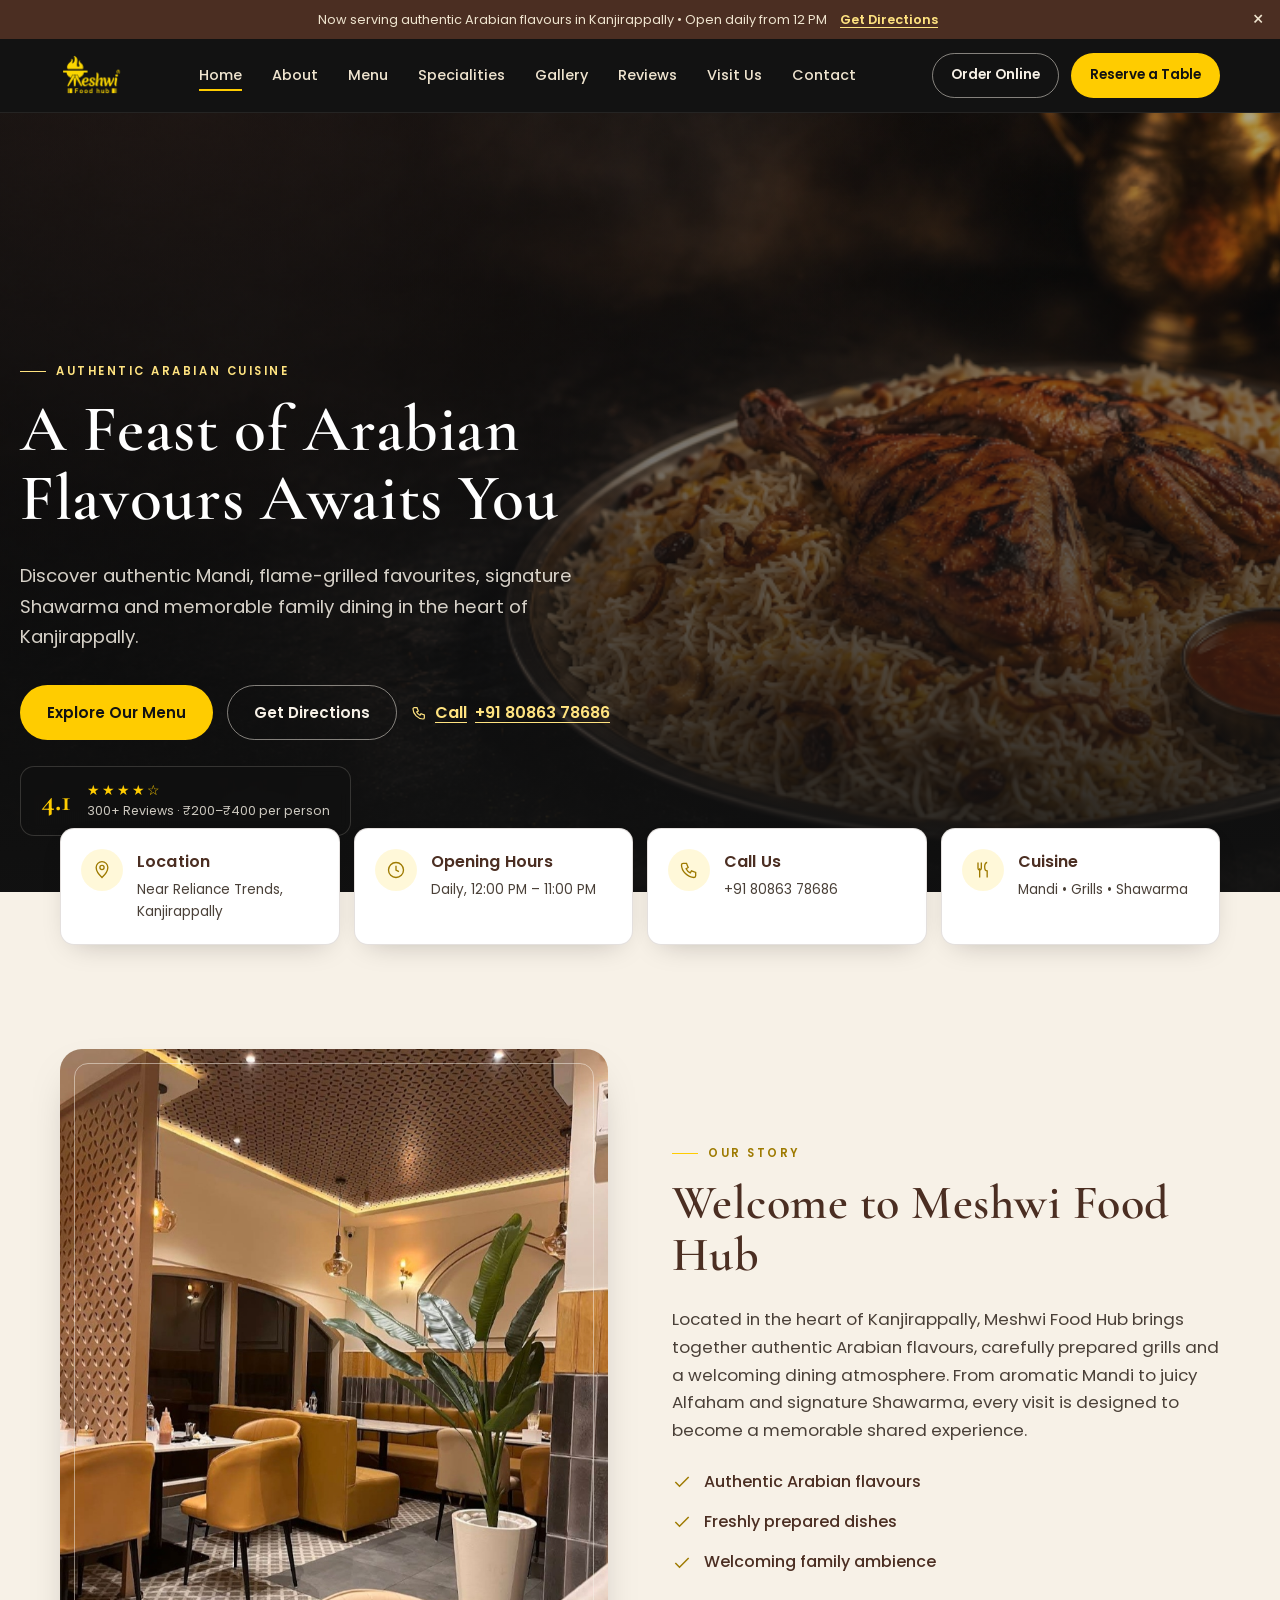
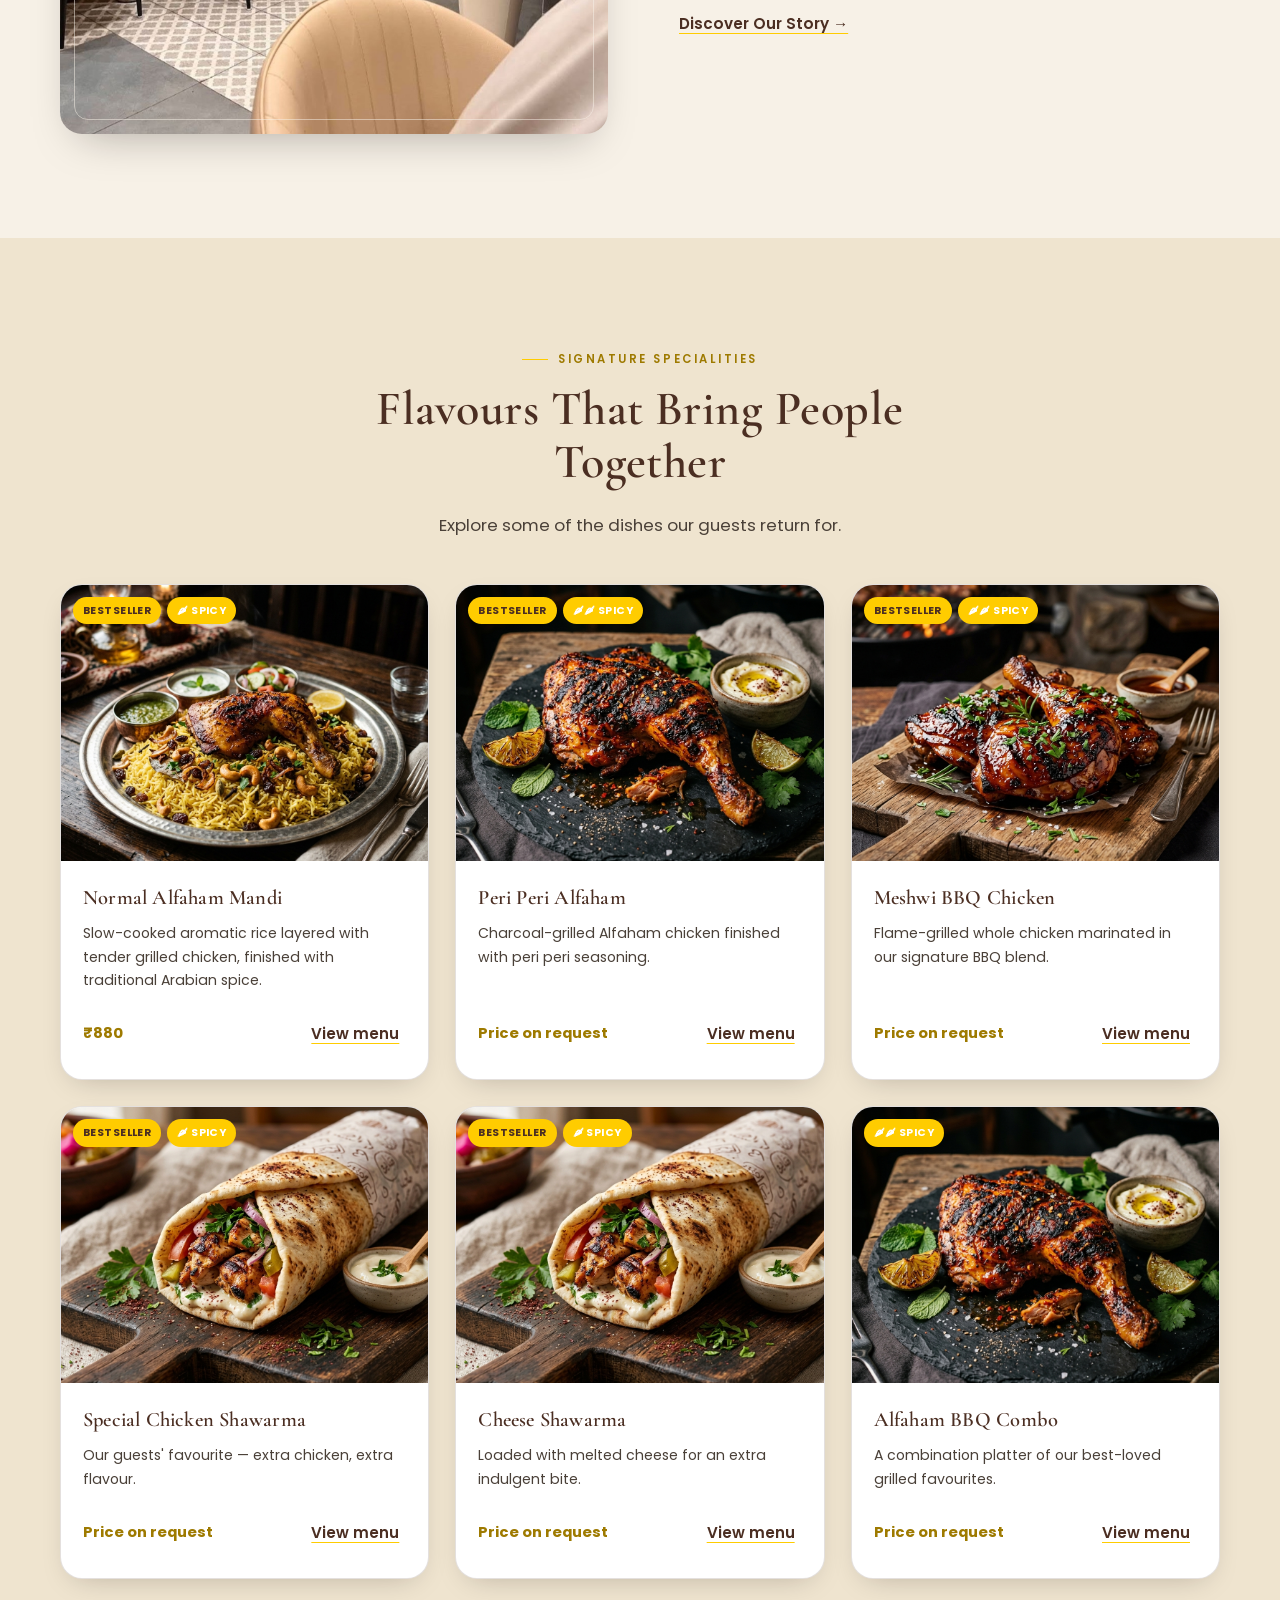
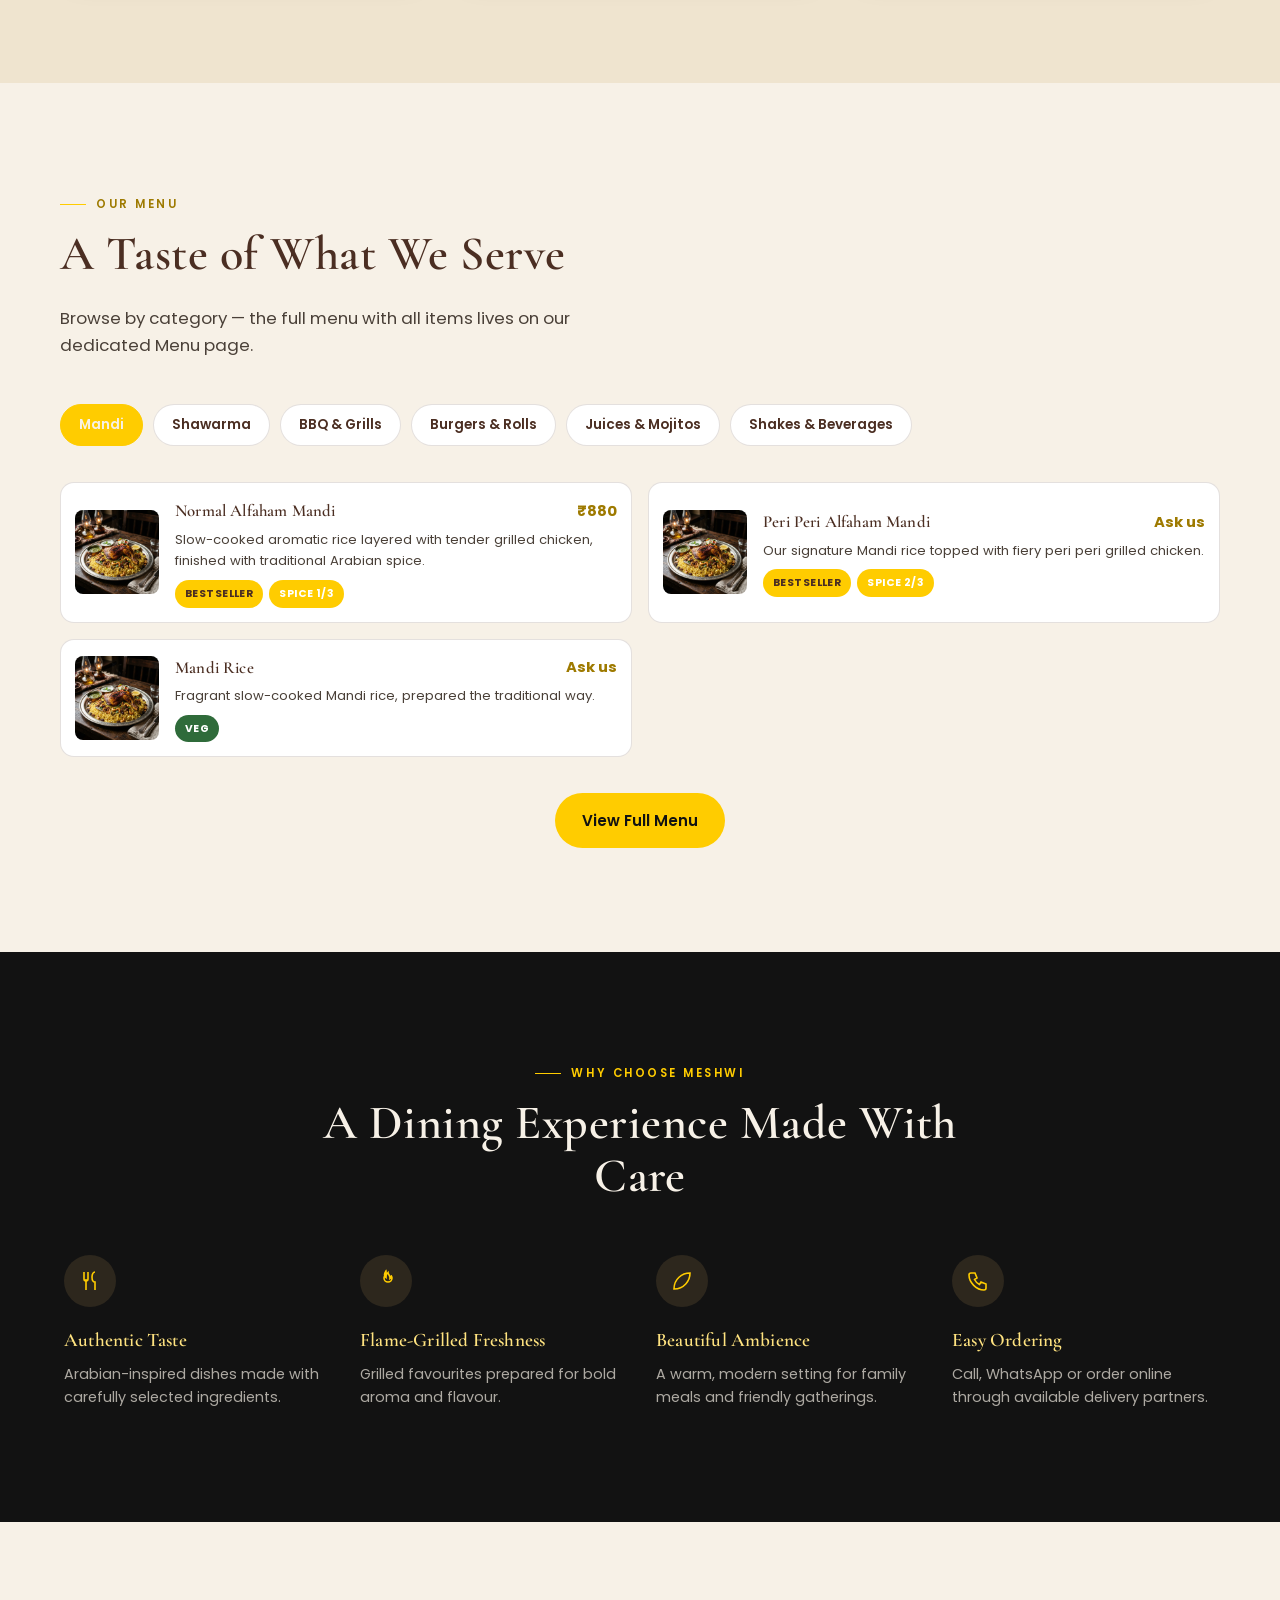
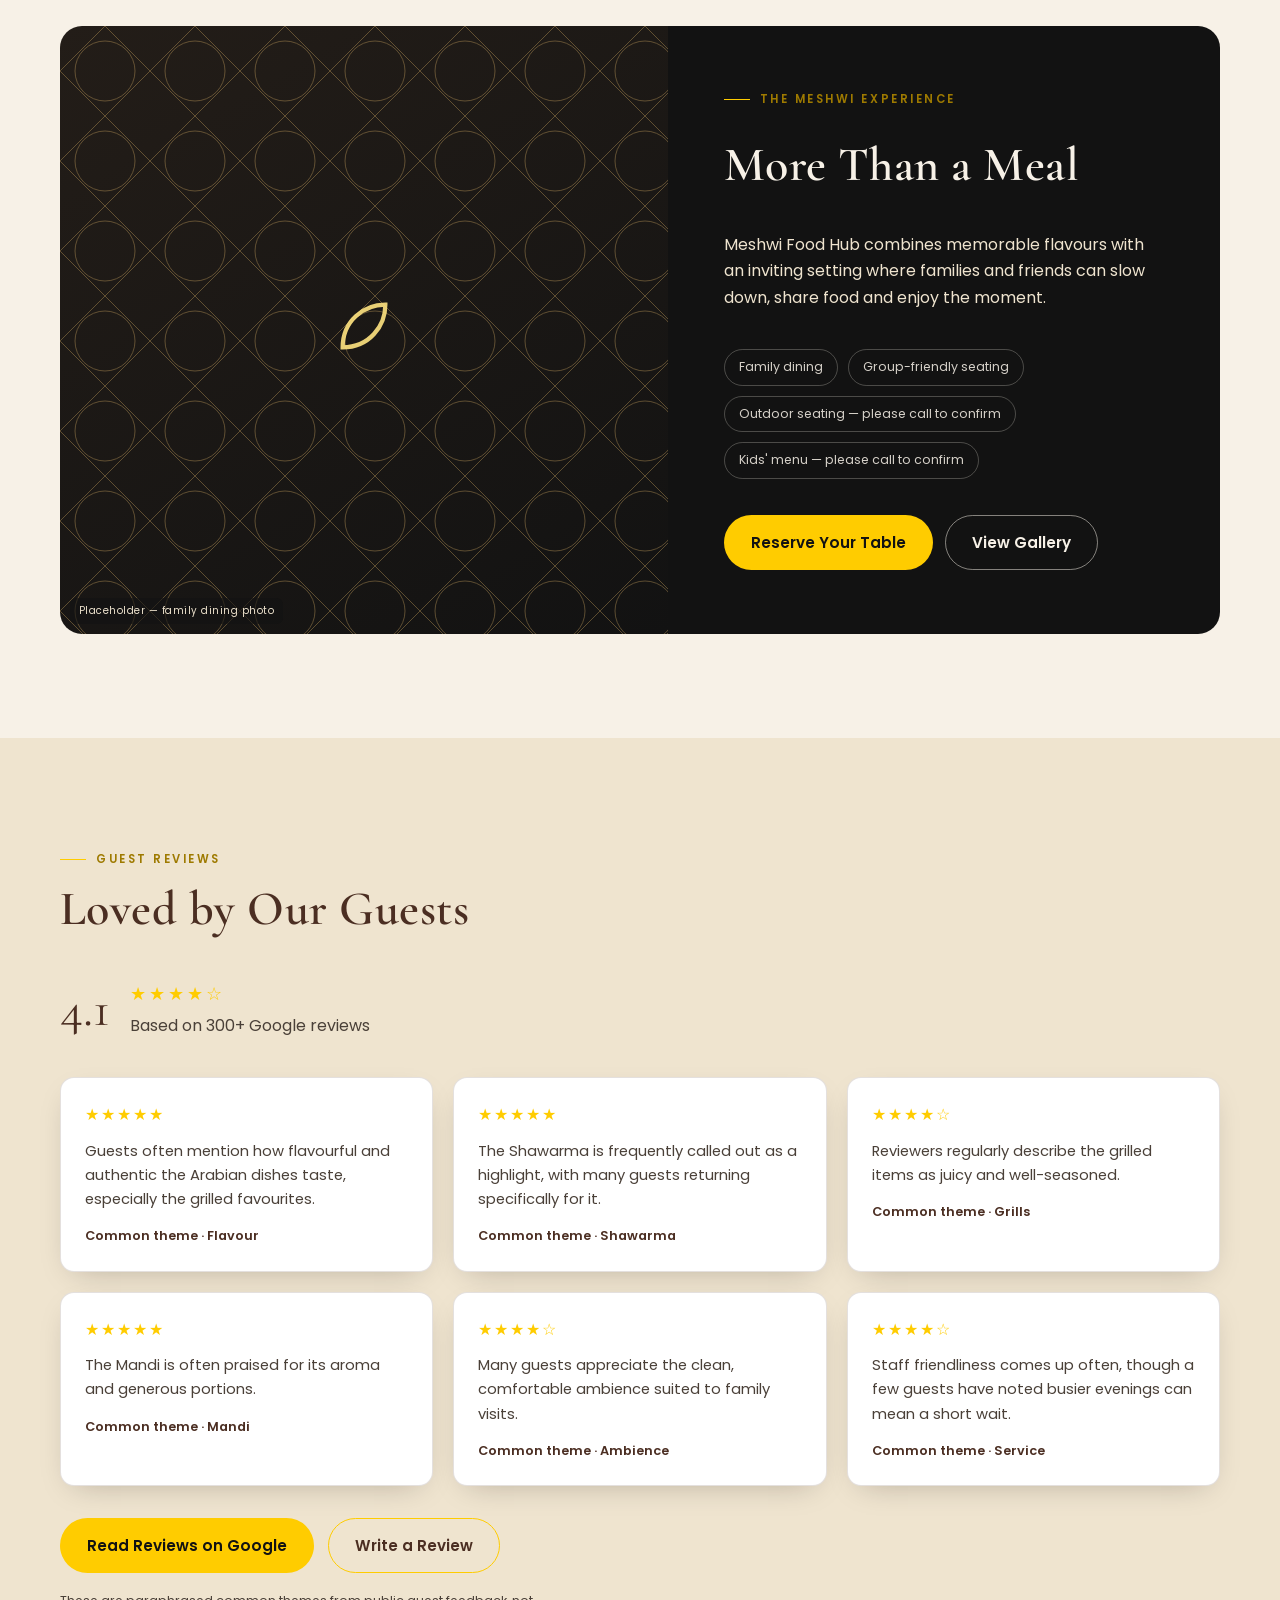
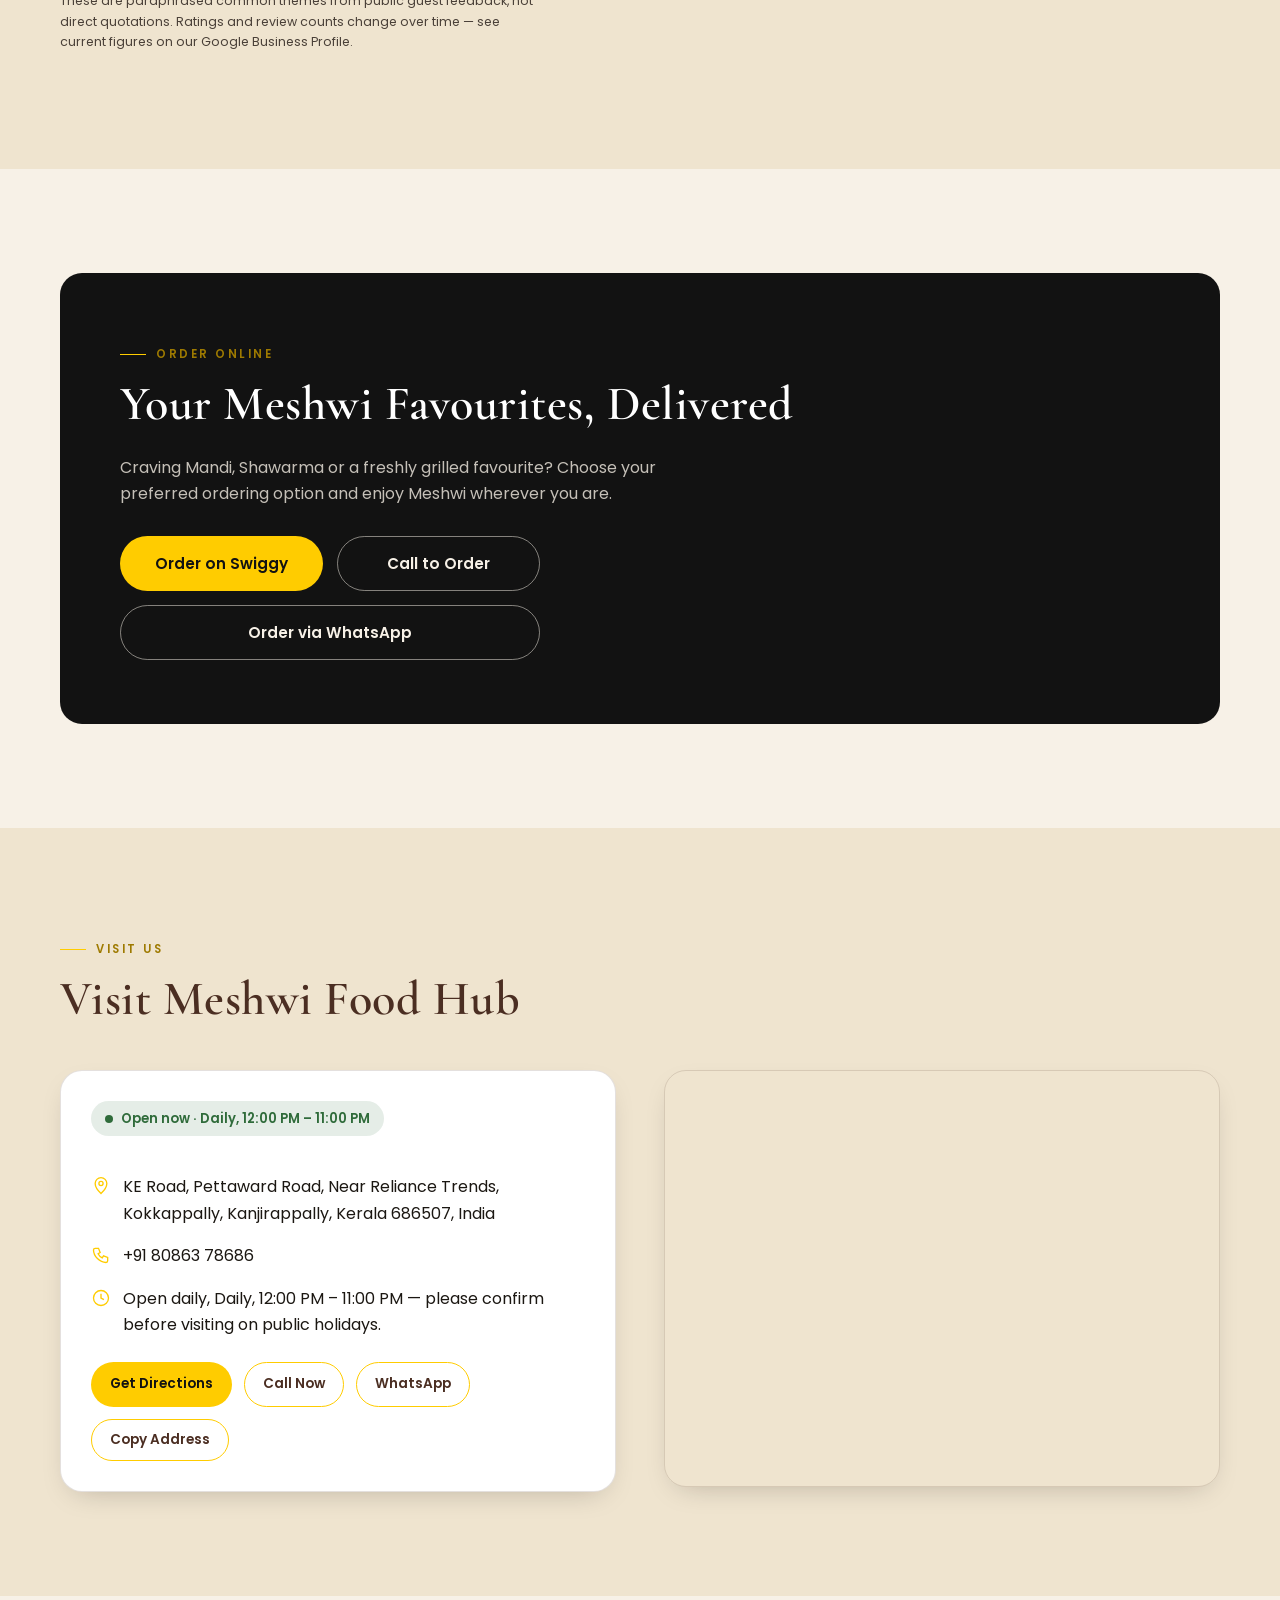
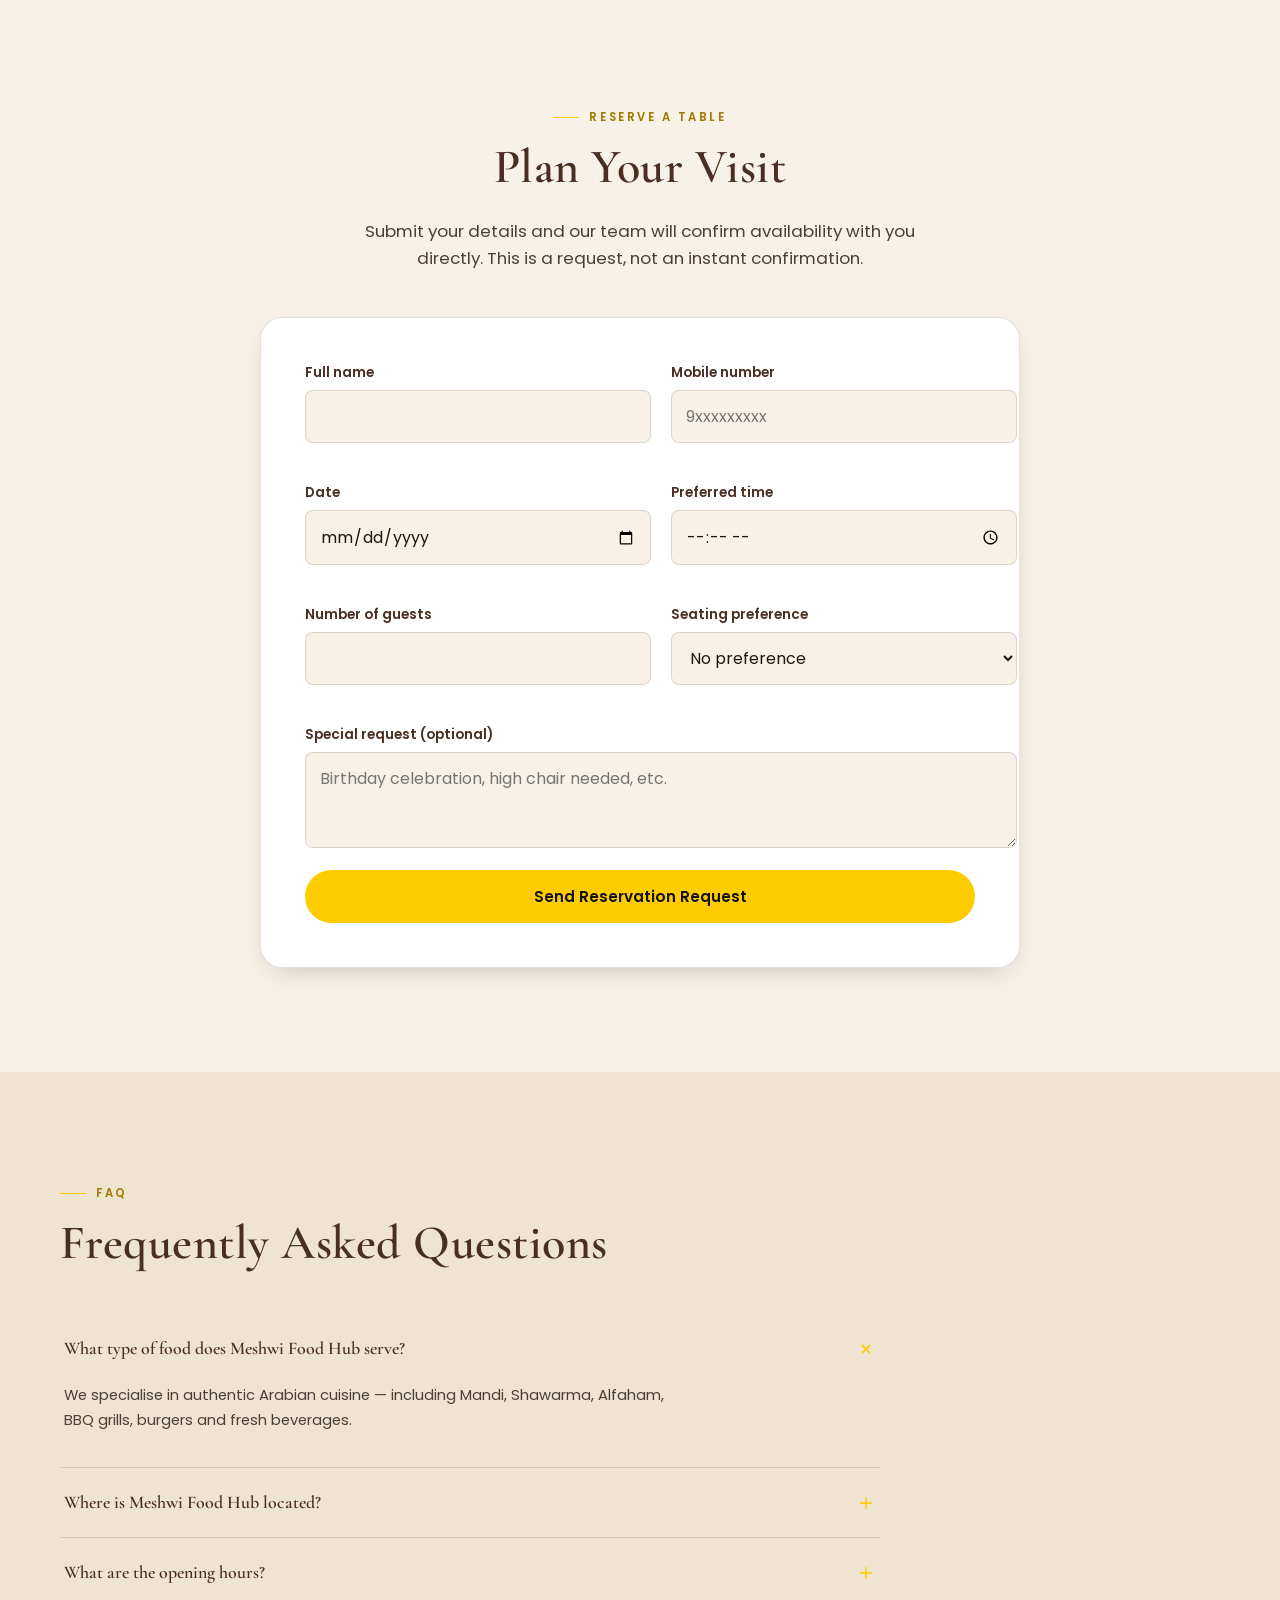
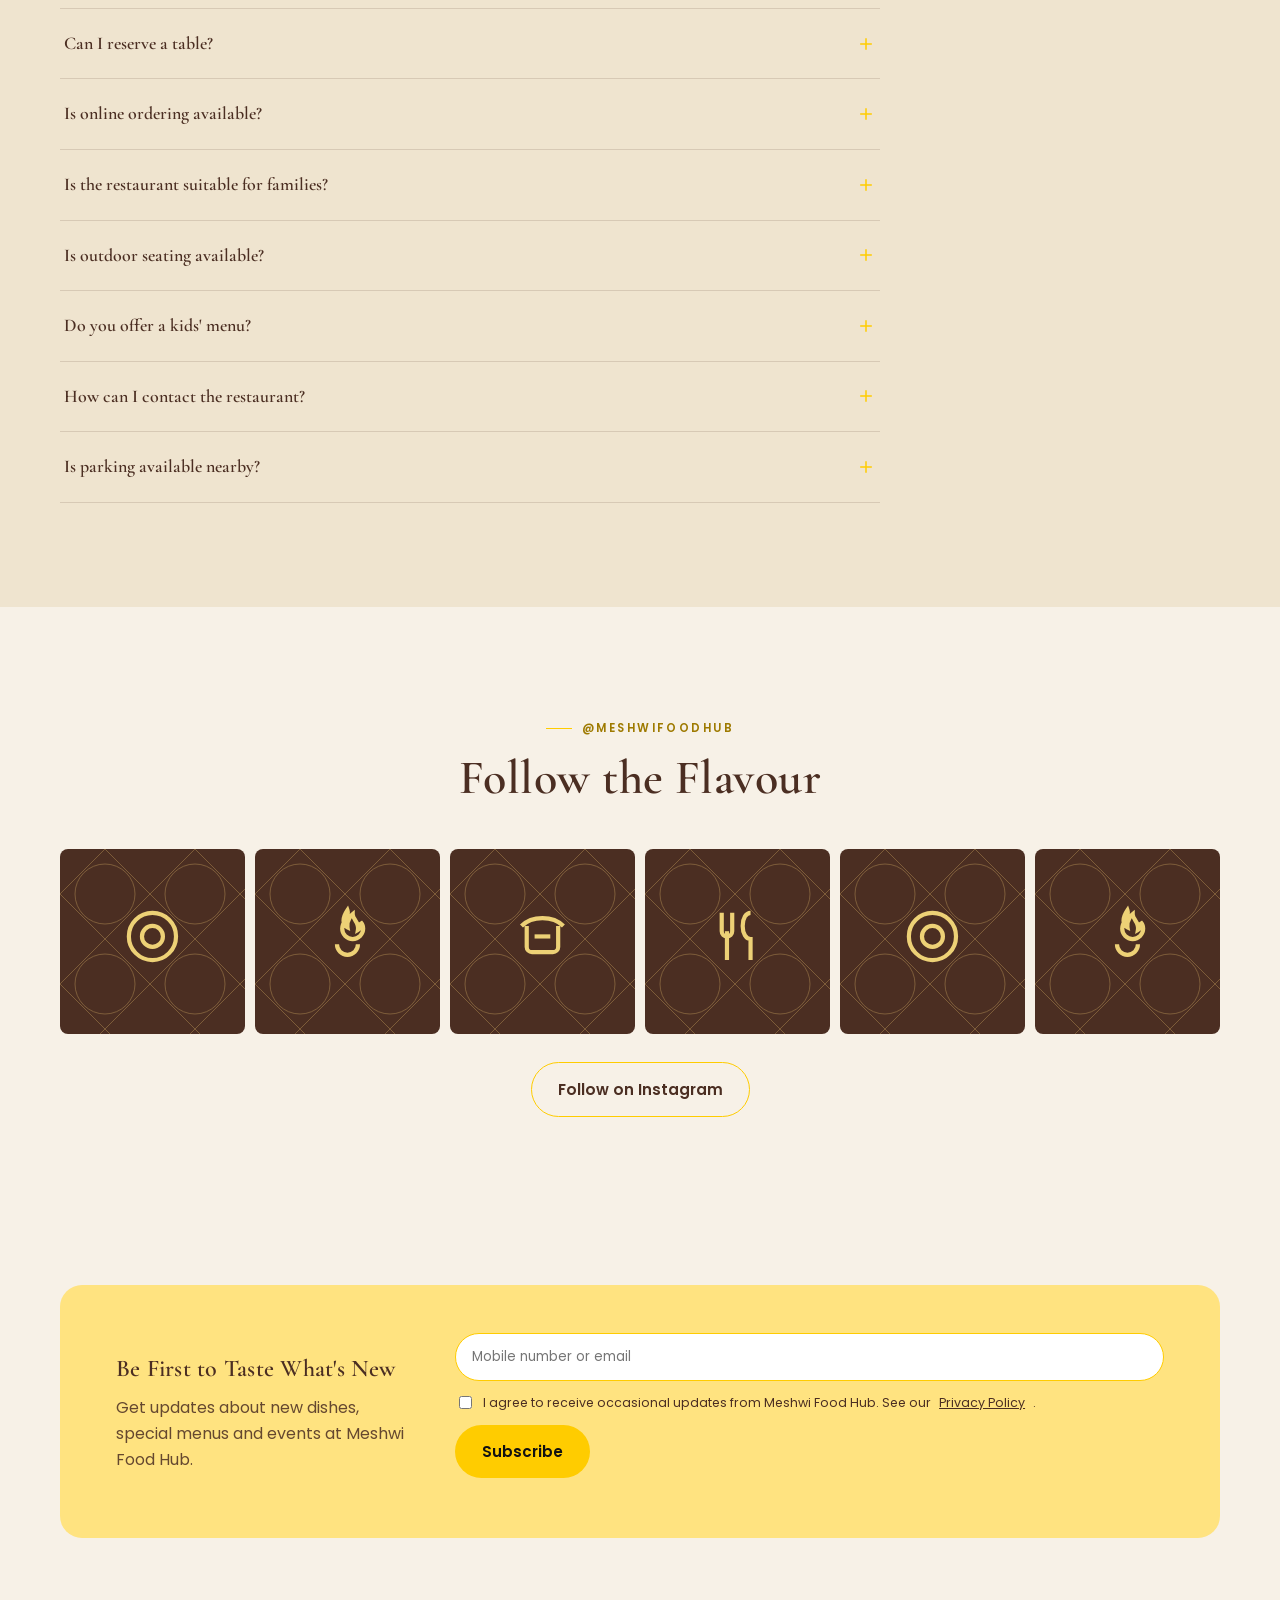
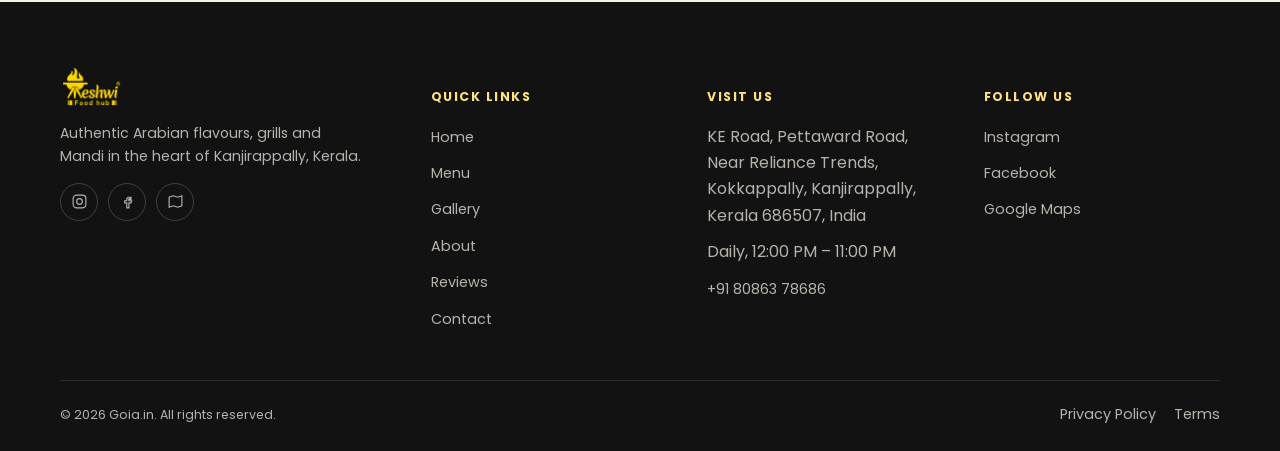
==== commit 34e6d036: "feat: initialize design system and core structural components for Meshwi Food Hub" ====
--- a/index.html
+++ b/index.html
@@ -57,14 +57,14 @@
 <div class="announcement">
   Now serving authentic Arabian flavours in Kanjirappally • Open daily from 12 PM
   <a data-config-href="maps.directionsUrl" href="#" target="_blank" rel="noopener noreferrer">Get Directions</a>
+  <button class="announcement__close" aria-label="Close announcement">&times;</button>
 </div>
 
 <!-- HEADER -->
 <header class="site-header">
   <div class="container header-inner">
     <a href="index.html" class="brand" aria-label="Meshwi Food Hub home">
-      <svg class="brand-mark" viewBox="0 0 48 48" fill="currentColor"><path d="M24 4c4 6-2 9-2 14a6 6 0 0 0 12 0c0-5-6-7-3-14C23 11 25 15 22 17c-2 2-3 4-2 7 2-4 5-5 4-10M17 12c-2 2-4 5-4 9a7 7 0 0 0 10.5 6c-3-2-3-5-2.5-7.5 .5-2.5 2-4.5 2-4.5S19 18 19 21c0 3-2 4.5-3.5 3 0-3 1.5-6 1.5-12z"/><path d="M12 36c10 4 14 4 24 0M8 40h32" fill="none" stroke="currentColor" stroke-width="2" stroke-linecap="round"/></svg>
-      <span class="brand-word"><b>MESHWI</b><em>Food Hub</em></span>
+      <img src="assets/logo.png" alt="Meshwi Food Hub" class="brand-logo">
     </a>
     <nav class="main-nav" aria-label="Primary">
       <ul>
@@ -509,8 +509,7 @@
     <div class="footer-grid">
       <div class="footer-brand">
         <a href="index.html" class="brand">
-          <svg class="brand-mark" viewBox="0 0 48 48" fill="currentColor"><path d="M24 4c4 6-2 9-2 14a6 6 0 0 0 12 0c0-5-6-7-3-14C23 11 25 15 22 17c-2 2-3 4-2 7 2-4 5-5 4-10M17 12c-2 2-4 5-4 9a7 7 0 0 0 10.5 6c-3-2-3-5-2.5-7.5 .5-2.5 2-4.5 2-4.5S19 18 19 21c0 3-2 4.5-3.5 3 0-3 1.5-6 1.5-12z"/><path d="M12 36c10 4 14 4 24 0M8 40h32" fill="none" stroke="currentColor" stroke-width="2" stroke-linecap="round"/></svg>
-          <span class="brand-word"><b>MESHWI</b><em>Food Hub</em></span>
+          <img src="assets/logo.png" alt="Meshwi Food Hub" class="brand-logo">
         </a>
         <p>Authentic Arabian flavours, grills and Mandi in the heart of Kanjirappally, Kerala.</p>
         <div class="footer-social">
--- a/css/style.css
+++ b/css/style.css
@@ -6,509 +6,2134 @@
    Signature motif: hand-drawn mashrabiya lattice linework
    ========================================================= */
 
-:root{
-  --charcoal:#121212;
-  --charcoal-soft:#1c1917;
-  --ivory:#F7F1E7;
-  --ivory-dim:#efe4cf;
-  --orange:#FFCC00; /* Vibrant Brand Logo Yellow */
-  --orange-deep:#E6B800; /* Darker yellow for hovers */
-  --orange-text:#9E7A00; /* High contrast dark gold/amber for text on light backgrounds */
-  --gold:#FFCC00;
-  --gold-soft:#FFE380;
-  --brown:#4B2E22;
-  --white:#FFFFFF;
-
-  --ink:#1b1712;
-  --ink-soft:#4a4038;
-  --line:rgba(75,46,34,.15);
-  --line-dark:rgba(247,241,231,.14);
-
-  --font-display:'Cormorant Garamond', 'Times New Roman', serif;
-  --font-body:'Poppins', 'Segoe UI', sans-serif;
-
-  --container:1240px;
-  --radius-lg:22px;
-  --radius-md:14px;
-  --radius-sm:8px;
-
-  --shadow-soft:0 18px 45px -20px rgba(18,12,8,.35);
-  --shadow-card:0 10px 30px -14px rgba(18,12,8,.28);
-
-  --ease:cubic-bezier(.22,.61,.36,1);
-  --sticky-bar-h:64px;
-}
-
-*,*::before,*::after{box-sizing:border-box;}
-html{scroll-behavior:smooth;}
-@media (prefers-reduced-motion: reduce){
-  html{scroll-behavior:auto;}
-  *,*::before,*::after{animation-duration:.001ms !important; animation-iteration-count:1 !important; transition-duration:.001ms !important; scroll-behavior:auto !important;}
-}
-
-body{
-  margin:0;
-  background:var(--ivory);
-  color:var(--ink);
-  font-family:var(--font-body);
-  font-size:16px;
-  line-height:1.65;
-  -webkit-font-smoothing:antialiased;
-  padding-bottom:calc(var(--sticky-bar-h) + env(safe-area-inset-bottom));
-}
-@media (min-width:900px){ body{ padding-bottom:0; } }
-
-img{max-width:100%;display:block;}
-a{color:inherit;text-decoration:none;}
-button{font-family:inherit;cursor:pointer;}
-ul{list-style:none;margin:0;padding:0;}
-h1,h2,h3,h4{font-family:var(--font-display);font-weight:600;color:var(--brown);margin:0 0 .5em;letter-spacing:.01em;}
-p{margin:0 0 1em;}
+:root {
+  --charcoal: #121212;
+  --charcoal-soft: #1c1917;
+  --ivory: #F7F1E7;
+  --ivory-dim: #efe4cf;
+  --orange: #FFCC00;
+  /* Vibrant Brand Logo Yellow */
+  --orange-deep: #E6B800;
+  /* Darker yellow for hovers */
+  --orange-text: #9E7A00;
+  /* High contrast dark gold/amber for text on light backgrounds */
+  --gold: #FFCC00;
+  --gold-soft: #FFE380;
+  --brown: #4B2E22;
+  --white: #FFFFFF;
+
+  --ink: #1b1712;
+  --ink-soft: #4a4038;
+  --line: rgba(75, 46, 34, .15);
+  --line-dark: rgba(247, 241, 231, .14);
+
+  --font-display: 'Cormorant Garamond', 'Times New Roman', serif;
+  --font-body: 'Poppins', 'Segoe UI', sans-serif;
+
+  --container: 1240px;
+  --radius-lg: 22px;
+  --radius-md: 14px;
+  --radius-sm: 8px;
+
+  --shadow-soft: 0 18px 45px -20px rgba(18, 12, 8, .35);
+  --shadow-card: 0 10px 30px -14px rgba(18, 12, 8, .28);
+
+  --ease: cubic-bezier(.22, .61, .36, 1);
+  --sticky-bar-h: 64px;
+}
+
+*,
+*::before,
+*::after {
+  box-sizing: border-box;
+}
+
+html {
+  scroll-behavior: smooth;
+}
+
+@media (prefers-reduced-motion: reduce) {
+  html {
+    scroll-behavior: auto;
+  }
+
+  *,
+  *::before,
+  *::after {
+    animation-duration: .001ms !important;
+    animation-iteration-count: 1 !important;
+    transition-duration: .001ms !important;
+    scroll-behavior: auto !important;
+  }
+}
+
+body {
+  margin: 0;
+  background: var(--ivory);
+  color: var(--ink);
+  font-family: var(--font-body);
+  font-size: 16px;
+  line-height: 1.65;
+  -webkit-font-smoothing: antialiased;
+  padding-bottom: calc(var(--sticky-bar-h) + env(safe-area-inset-bottom));
+}
+
+@media (min-width:900px) {
+  body {
+    padding-bottom: 0;
+  }
+}
+
+img {
+  max-width: 100%;
+  display: block;
+}
+
+a {
+  color: inherit;
+  text-decoration: none;
+}
+
+button {
+  font-family: inherit;
+  cursor: pointer;
+}
+
+ul {
+  list-style: none;
+  margin: 0;
+  padding: 0;
+}
+
+h1,
+h2,
+h3,
+h4 {
+  font-family: var(--font-display);
+  font-weight: 600;
+  color: var(--brown);
+  margin: 0 0 .5em;
+  letter-spacing: .01em;
+}
+
+p {
+  margin: 0 0 1em;
+}
 
 /* Skip link */
-.skip-link{
-  position:absolute; left:12px; top:-60px; background:var(--charcoal); color:var(--ivory);
-  padding:.7em 1.2em; border-radius:var(--radius-sm); z-index:999; transition:top .2s var(--ease);
-}
-.skip-link:focus{top:12px;}
+.skip-link {
+  position: absolute;
+  left: 12px;
+  top: -60px;
+  background: var(--charcoal);
+  color: var(--ivory);
+  padding: .7em 1.2em;
+  border-radius: var(--radius-sm);
+  z-index: 999;
+  transition: top .2s var(--ease);
+}
+
+.skip-link:focus {
+  top: 12px;
+}
 
 /* Focus visibility */
-a:focus-visible, button:focus-visible, input:focus-visible, select:focus-visible, textarea:focus-visible, summary:focus-visible{
-  outline:3px solid var(--orange); outline-offset:3px; border-radius:4px;
-}
-
-.container{max-width:var(--container); margin:0 auto; padding:0 20px;}
-@media (min-width:640px){ .container{padding:0 32px;} }
-@media (min-width:1100px){ .container{padding:0 40px;} }
-
-.section{ padding:72px 0; position:relative; }
-.section-tight{ padding:48px 0; }
-@media (min-width:900px){ .section{ padding:104px 0; } .section-tight{padding:64px 0;} }
-
-.section--charcoal{ background:var(--charcoal); color:var(--ivory-dim); }
-.section--charcoal h2, .section--charcoal h3{ color:var(--ivory); }
-.section--soft{ background:var(--ivory-dim); }
-
-.section--charcoal .eyebrow{ color:var(--orange); }
-.section--charcoal .eyebrow::before{ background:var(--gold); }
-
-.eyebrow{
-  font-family:var(--font-body); font-weight:600; letter-spacing:.22em; text-transform:uppercase;
-  font-size:.72rem; color:var(--orange-text); display:inline-flex; align-items:center; gap:10px; margin-bottom:14px;
-}
-.eyebrow::before{ content:""; width:26px; height:1px; background:var(--gold); display:inline-block; }
-
-.section-head{ max-width:640px; margin-bottom:44px; }
-.section-head.center{ margin-left:auto; margin-right:auto; text-align:center; }
-h2.h-lg{ font-size:clamp(2rem, 4.4vw, 3rem); line-height:1.1; }
-.subhead{ color:var(--ink-soft); font-size:1.05rem; max-width:52ch; }
-.section--charcoal .subhead{ color:rgba(247,241,231,.72); }
+a:focus-visible,
+button:focus-visible,
+input:focus-visible,
+select:focus-visible,
+textarea:focus-visible,
+summary:focus-visible {
+  outline: 3px solid var(--orange);
+  outline-offset: 3px;
+  border-radius: 4px;
+}
+
+.container {
+  max-width: var(--container);
+  margin: 0 auto;
+  padding: 0 20px;
+}
+
+@media (min-width:640px) {
+  .container {
+    padding: 0 32px;
+  }
+}
+
+@media (min-width:1100px) {
+  .container {
+    padding: 0 40px;
+  }
+}
+
+.section {
+  padding: 72px 0;
+  position: relative;
+}
+
+.section-tight {
+  padding: 48px 0;
+}
+
+@media (min-width:900px) {
+  .section {
+    padding: 104px 0;
+  }
+
+  .section-tight {
+    padding: 64px 0;
+  }
+}
+
+.section--charcoal {
+  background: var(--charcoal);
+  color: var(--ivory-dim);
+}
+
+.section--charcoal h2,
+.section--charcoal h3 {
+  color: var(--ivory);
+}
+
+.section--soft {
+  background: var(--ivory-dim);
+}
+
+.section--charcoal .eyebrow {
+  color: var(--orange);
+}
+
+.section--charcoal .eyebrow::before {
+  background: var(--gold);
+}
+
+.eyebrow {
+  font-family: var(--font-body);
+  font-weight: 600;
+  letter-spacing: .22em;
+  text-transform: uppercase;
+  font-size: .72rem;
+  color: var(--orange-text);
+  display: inline-flex;
+  align-items: center;
+  gap: 10px;
+  margin-bottom: 14px;
+}
+
+.eyebrow::before {
+  content: "";
+  width: 26px;
+  height: 1px;
+  background: var(--gold);
+  display: inline-block;
+}
+
+.section-head {
+  max-width: 640px;
+  margin-bottom: 44px;
+}
+
+.section-head.center {
+  margin-left: auto;
+  margin-right: auto;
+  text-align: center;
+}
+
+h2.h-lg {
+  font-size: clamp(2rem, 4.4vw, 3rem);
+  line-height: 1.1;
+}
+
+.subhead {
+  color: var(--ink-soft);
+  font-size: 1.05rem;
+  max-width: 52ch;
+}
+
+.section--charcoal .subhead {
+  color: rgba(247, 241, 231, .72);
+}
 
 /* Divider — the signature lattice motif, used sparingly between major sections */
-.lattice-divider{
-  display:flex; align-items:center; justify-content:center; gap:14px; margin:0 auto; width:100%; max-width:220px; padding:8px 0;
-}
-.lattice-divider span{ flex:1; height:1px; background:linear-gradient(90deg, transparent, var(--gold), transparent); }
-.lattice-divider svg{ flex:none; width:22px; height:22px; color:var(--gold); }
+.lattice-divider {
+  display: flex;
+  align-items: center;
+  justify-content: center;
+  gap: 14px;
+  margin: 0 auto;
+  width: 100%;
+  max-width: 220px;
+  padding: 8px 0;
+}
+
+.lattice-divider span {
+  flex: 1;
+  height: 1px;
+  background: linear-gradient(90deg, transparent, var(--gold), transparent);
+}
+
+.lattice-divider svg {
+  flex: none;
+  width: 22px;
+  height: 22px;
+  color: var(--gold);
+}
 
 /* Buttons */
-.btn{
-  display:inline-flex; align-items:center; justify-content:center; gap:.55em;
-  padding:14px 26px; min-height:48px; border-radius:999px; font-weight:600; font-size:.95rem;
-  border:1px solid transparent; transition:transform .25s var(--ease), background .25s var(--ease), border-color .25s var(--ease), color .25s var(--ease);
-  white-space:nowrap;
-}
-.btn:active{ transform:scale(.97); }
-.btn-primary{ background:var(--orange); color:#121212; }
-.btn-primary:hover{ background:var(--orange-deep); color:#121212; }
-.btn-outline{ background:transparent; border-color:var(--gold); color:var(--brown); }
-.btn-outline:hover{ background:rgba(201,162,93,.12); }
-.btn-outline-light{ background:transparent; border-color:rgba(247,241,231,.5); color:var(--ivory); }
-.btn-outline-light:hover{ background:rgba(247,241,231,.1); border-color:var(--gold); }
-.btn-ghost{ background:transparent; color:var(--brown); padding:10px 6px; min-height:auto; text-decoration:underline; text-underline-offset:4px; text-decoration-color:var(--gold); }
-.btn-sm{ padding:10px 18px; min-height:40px; font-size:.85rem; }
-.btn-block{ width:100%; }
-.btn svg{ width:18px; height:18px; flex:none; }
-
-/* =========================== ANNOUNCEMENT BAR =========================== */
-.announcement{
-  background:var(--brown); color:var(--ivory-dim); font-size:.8rem; text-align:center;
-  padding:9px 16px; position:relative; z-index:60;
-}
-.announcement a{ color:var(--gold-soft); font-weight:600; margin-left:10px; text-decoration:underline; text-underline-offset:3px; white-space:nowrap; }
+.btn {
+  display: inline-flex;
+  align-items: center;
+  justify-content: center;
+  gap: .55em;
+  padding: 14px 26px;
+  min-height: 48px;
+  border-radius: 999px;
+  font-weight: 600;
+  font-size: .95rem;
+  border: 1px solid transparent;
+  transition: transform .25s var(--ease), background .25s var(--ease), border-color .25s var(--ease), color .25s var(--ease);
+  white-space: nowrap;
+}
+
+.btn:active {
+  transform: scale(.97);
+}
+
+.btn-primary {
+  background: var(--orange);
+  color: #121212;
+}
+
+.btn-primary:hover {
+  background: var(--orange-deep);
+  color: #121212;
+}
+
+.btn-outline {
+  background: transparent;
+  border-color: var(--gold);
+  color: var(--brown);
+}
+
+.btn-outline:hover {
+  background: rgba(201, 162, 93, .12);
+}
+
+.btn-outline-light {
+  background: transparent;
+  border-color: rgba(247, 241, 231, .5);
+  color: var(--ivory);
+}
+
+.btn-outline-light:hover {
+  background: rgba(247, 241, 231, .1);
+  border-color: var(--gold);
+}
+
+.btn-ghost {
+  background: transparent;
+  color: var(--brown);
+  padding: 10px 6px;
+  min-height: auto;
+  text-decoration: underline;
+  text-underline-offset: 4px;
+  text-decoration-color: var(--gold);
+}
+
+.btn-sm {
+  padding: 10px 18px;
+  min-height: 40px;
+  font-size: .85rem;
+}
+
+.btn-block {
+  width: 100%;
+}
+
+.btn svg {
+  width: 18px;
+  height: 18px;
+  flex: none;
+}
+
+.announcement {
+  background: var(--brown);
+  color: var(--ivory-dim);
+  font-size: .8rem;
+  text-align: center;
+  padding: 9px 40px 9px 16px;
+  position: relative;
+  z-index: 60;
+}
+
+.announcement a {
+  color: var(--gold-soft);
+  font-weight: 600;
+  margin-left: 10px;
+  text-decoration: underline;
+  text-underline-offset: 3px;
+  white-space: nowrap;
+}
+
+.announcement__close {
+  position: absolute;
+  right: 12px;
+  top: 50%;
+  transform: translateY(-50%);
+  background: none;
+  border: none;
+  color: var(--ivory-dim);
+  font-size: 1.2rem;
+  cursor: pointer;
+  display: flex;
+  align-items: center;
+  justify-content: center;
+  padding: 4px;
+  line-height: 1;
+  transition: color .2s var(--ease);
+}
+
+.announcement__close:hover {
+  color: var(--white);
+}
 
 /* =========================== HEADER / NAV =========================== */
-.site-header{
-  position:sticky; top:0; z-index:70; background:var(--charcoal); border-bottom:1px solid rgba(247,241,231,.08); transition:background .35s var(--ease), box-shadow .35s var(--ease), padding .3s var(--ease);
-  padding:14px 0;
-}
-.site-header.is-scrolled{ background:rgba(18,18,18,.96); backdrop-filter:blur(10px); box-shadow:0 8px 30px -18px rgba(0,0,0,.6); padding:10px 0; }
-.header-inner{ display:flex; align-items:center; justify-content:space-between; gap:18px; }
-
-.brand{ display:flex; align-items:center; gap:10px; color:var(--ivory); }
-.brand-mark{ width:42px; height:42px; flex:none; color:var(--gold); }
-.brand-word{ line-height:1.05; font-family:var(--font-display); }
-.brand-word b{ display:block; font-size:1.18rem; font-weight:700; letter-spacing:.04em; }
-.brand-word em{ display:block; font-style:normal; font-size:.62rem; letter-spacing:.32em; text-transform:uppercase; color:var(--gold); }
-
-.main-nav{ display:none; }
-.main-nav ul{ display:flex; align-items:center; gap:30px; }
-.main-nav a{
-  color:var(--ivory-dim); font-size:.9rem; font-weight:500; position:relative; padding:6px 0;
-}
-.main-nav a::after{ content:""; position:absolute; left:0; right:0; bottom:0; height:2px; background:var(--orange); transform:scaleX(0); transform-origin:left; transition:transform .25s var(--ease); }
-.main-nav a:hover::after, .main-nav a.active::after{ transform:scaleX(1); }
-
-.header-actions{ display:flex; align-items:center; gap:12px; }
-.header-actions .btn-outline-light{ display:none; }
-@media (min-width:900px){
-  .main-nav{ display:block; }
-  .header-actions .btn-outline-light{ display:inline-flex; }
-}
-
-.hamburger{
-  display:inline-flex; align-items:center; justify-content:center; width:46px; height:46px; border-radius:10px;
-  background:rgba(247,241,231,.08); border:1px solid rgba(247,241,231,.18); color:var(--ivory);
-}
-@media (min-width:900px){ .hamburger{ display:none; } }
-.hamburger svg{ width:22px; height:22px; }
+.site-header {
+  position: sticky;
+  top: 0;
+  z-index: 70;
+  background: var(--charcoal);
+  border-bottom: 1px solid rgba(247, 241, 231, .08);
+  transition: background .35s var(--ease), box-shadow .35s var(--ease), padding .3s var(--ease);
+  padding: 14px 0;
+}
+
+.site-header.is-scrolled {
+  background: rgba(18, 18, 18, .96);
+  backdrop-filter: blur(10px);
+  box-shadow: 0 8px 30px -18px rgba(0, 0, 0, .6);
+  padding: 10px 0;
+}
+
+.header-inner {
+  display: flex;
+  align-items: center;
+  justify-content: space-between;
+  gap: 18px;
+}
+
+.brand {
+  display: flex;
+  align-items: center;
+  gap: 10px;
+  color: var(--ivory);
+}
+
+.brand-logo {
+  height: clamp(34px, 4.5vw, 42px);
+  width: auto;
+  display: block;
+}
+
+.brand-mark {
+  width: 42px;
+  height: 42px;
+  flex: none;
+  color: var(--gold);
+}
+
+.brand-word {
+  line-height: 1.05;
+  font-family: var(--font-display);
+}
+
+.brand-word b {
+  display: block;
+  font-size: 1.18rem;
+  font-weight: 700;
+  letter-spacing: .04em;
+}
+
+.brand-word em {
+  display: block;
+  font-style: normal;
+  font-size: .62rem;
+  letter-spacing: .32em;
+  text-transform: uppercase;
+  color: var(--gold);
+}
+
+.main-nav {
+  display: none;
+}
+
+.main-nav ul {
+  display: flex;
+  align-items: center;
+  gap: 30px;
+}
+
+.main-nav a {
+  color: var(--ivory-dim);
+  font-size: .9rem;
+  font-weight: 500;
+  position: relative;
+  padding: 6px 0;
+}
+
+.main-nav a::after {
+  content: "";
+  position: absolute;
+  left: 0;
+  right: 0;
+  bottom: 0;
+  height: 2px;
+  background: var(--orange);
+  transform: scaleX(0);
+  transform-origin: left;
+  transition: transform .25s var(--ease);
+}
+
+.main-nav a:hover::after,
+.main-nav a.active::after {
+  transform: scaleX(1);
+}
+
+.header-actions {
+  display: flex;
+  align-items: center;
+  gap: 12px;
+}
+
+.header-actions .btn-outline-light {
+  display: none;
+}
+
+@media (min-width:900px) {
+  .main-nav {
+    display: block;
+  }
+
+  .header-actions .btn-outline-light {
+    display: inline-flex;
+  }
+}
+
+.hamburger {
+  display: inline-flex;
+  align-items: center;
+  justify-content: center;
+  width: 46px;
+  height: 46px;
+  border-radius: 10px;
+  background: rgba(247, 241, 231, .08);
+  border: 1px solid rgba(247, 241, 231, .18);
+  color: var(--ivory);
+}
+
+@media (min-width:900px) {
+  .hamburger {
+    display: none;
+  }
+}
+
+.hamburger svg {
+  width: 22px;
+  height: 22px;
+}
 
 /* Mobile menu panel */
-.mobile-menu{
-  position:fixed; inset:0; z-index:90; visibility:hidden; pointer-events:none;
-}
-.mobile-menu.is-open{ visibility:visible; pointer-events:auto; }
-.mobile-menu__backdrop{
-  position:absolute; inset:0; background:rgba(18,18,18,.55); opacity:0; transition:opacity .3s var(--ease);
-}
-.mobile-menu.is-open .mobile-menu__backdrop{ opacity:1; }
-.mobile-menu__panel{
-  position:absolute; top:0; right:0; bottom:0; width:min(340px, 86vw); background:var(--charcoal); color:var(--ivory);
-  padding:22px 26px; padding-top:calc(22px + env(safe-area-inset-top));
-  transform:translateX(100%); transition:transform .35s var(--ease);
-  display:flex; flex-direction:column; overflow-y:auto;
-}
-.mobile-menu.is-open .mobile-menu__panel{ transform:translateX(0); }
-.mobile-menu__top{ display:flex; justify-content:space-between; align-items:center; margin-bottom:26px; }
-.mobile-menu__close{ width:42px; height:42px; border-radius:10px; background:rgba(247,241,231,.08); border:1px solid rgba(247,241,231,.18); color:var(--ivory); display:inline-flex; align-items:center; justify-content:center; }
-.mobile-menu__close svg{ width:20px; height:20px; }
-.mobile-menu nav ul{ display:flex; flex-direction:column; }
-.mobile-menu nav a{ display:block; padding:14px 4px; font-size:1.15rem; font-family:var(--font-display); border-bottom:1px solid rgba(247,241,231,.1); }
-.mobile-menu__actions{ margin-top:24px; display:flex; flex-direction:column; gap:12px; }
+.mobile-menu {
+  position: fixed;
+  inset: 0;
+  z-index: 90;
+  visibility: hidden;
+  pointer-events: none;
+}
+
+.mobile-menu.is-open {
+  visibility: visible;
+  pointer-events: auto;
+}
+
+.mobile-menu__backdrop {
+  position: absolute;
+  inset: 0;
+  background: rgba(18, 18, 18, .55);
+  opacity: 0;
+  transition: opacity .3s var(--ease);
+}
+
+.mobile-menu.is-open .mobile-menu__backdrop {
+  opacity: 1;
+}
+
+.mobile-menu__panel {
+  position: absolute;
+  top: 0;
+  right: 0;
+  bottom: 0;
+  width: min(340px, 86vw);
+  background: var(--charcoal);
+  color: var(--ivory);
+  padding: 22px 26px;
+  padding-top: calc(22px + env(safe-area-inset-top));
+  transform: translateX(100%);
+  transition: transform .35s var(--ease);
+  display: flex;
+  flex-direction: column;
+  overflow-y: auto;
+}
+
+.mobile-menu.is-open .mobile-menu__panel {
+  transform: translateX(0);
+}
+
+.mobile-menu__top {
+  display: flex;
+  justify-content: space-between;
+  align-items: center;
+  margin-bottom: 26px;
+}
+
+.mobile-menu__close {
+  width: 42px;
+  height: 42px;
+  border-radius: 10px;
+  background: rgba(247, 241, 231, .08);
+  border: 1px solid rgba(247, 241, 231, .18);
+  color: var(--ivory);
+  display: inline-flex;
+  align-items: center;
+  justify-content: center;
+}
+
+.mobile-menu__close svg {
+  width: 20px;
+  height: 20px;
+}
+
+.mobile-menu nav ul {
+  display: flex;
+  flex-direction: column;
+}
+
+.mobile-menu nav a {
+  display: block;
+  padding: 14px 4px;
+  font-size: 1.15rem;
+  font-family: var(--font-display);
+  border-bottom: 1px solid rgba(247, 241, 231, .1);
+}
+
+.mobile-menu__actions {
+  margin-top: 24px;
+  display: flex;
+  flex-direction: column;
+  gap: 12px;
+}
 
 /* =========================== HERO =========================== */
-.hero{
-  position:relative; color:var(--white); min-height:min(92vh, 780px);
-  display:flex; align-items:flex-end;
+.hero {
+  position: relative;
+  color: var(--white);
+  min-height: min(92vh, 780px);
+  display: flex;
+  align-items: flex-end;
   background:
-    linear-gradient(180deg, rgba(18,18,18,.35) 0%, rgba(18,18,18,.55) 45%, rgba(18,18,18,.92) 100%),
-    radial-gradient(120% 120% at 15% 0%, rgba(75,46,34,.4), transparent 60%),
+    linear-gradient(180deg, rgba(18, 18, 18, .35) 0%, rgba(18, 18, 18, .55) 45%, rgba(18, 18, 18, .92) 100%),
+    radial-gradient(120% 120% at 15% 0%, rgba(75, 46, 34, .4), transparent 60%),
     url('../assets/hero-mandi.png') no-repeat center center / cover;
-  overflow:hidden;
-  margin-top:-1px;
-}
-.hero__inner{ position:relative; z-index:2; padding:110px 0 56px; width:100%; }
-.hero__content{ max-width:680px; }
-.hero .eyebrow{ color:var(--gold-soft); }
-.hero .eyebrow::before{ background:var(--gold-soft); }
-.hero h1{
-  color:var(--white); font-size:clamp(2.3rem, 6.4vw, 4.1rem); line-height:1.06; margin-bottom:.42em;
-}
-.hero p.lead{ color:rgba(247,241,231,.86); font-size:clamp(1rem,2vw,1.15rem); max-width:52ch; margin-bottom:1.8em; }
-.hero__ctas{ display:flex; flex-wrap:wrap; gap:14px; align-items:center; margin-bottom:26px; }
-.hero__call{ color:var(--gold-soft); font-weight:600; display:inline-flex; align-items:center; gap:8px; text-decoration:underline; text-underline-offset:4px; }
-.hero__call svg{ width:16px; height:16px; }
-
-.rating-card{
-  display:inline-flex; align-items:center; gap:16px; background:rgba(18,18,18,.55); backdrop-filter:blur(6px);
-  border:1px solid rgba(247,241,231,.16); border-radius:var(--radius-md); padding:14px 20px; max-width:100%;
-}
-.rating-card__score{ font-family:var(--font-display); font-size:1.9rem; font-weight:700; color:var(--gold); line-height:1; }
-.rating-card__meta{ font-size:.78rem; color:rgba(247,241,231,.82); line-height:1.5; }
-.rating-card__stars{ color:var(--gold); letter-spacing:2px; font-size:.85rem; }
+  overflow: hidden;
+  margin-top: -1px;
+}
+
+.hero__inner {
+  position: relative;
+  z-index: 2;
+  padding: 110px 0 56px;
+  width: 100%;
+}
+
+.hero__content {
+  max-width: 680px;
+}
+
+.hero .eyebrow {
+  color: var(--gold-soft);
+}
+
+.hero .eyebrow::before {
+  background: var(--gold-soft);
+}
+
+.hero h1 {
+  color: var(--white);
+  font-size: clamp(2.3rem, 6.4vw, 4.1rem);
+  line-height: 1.06;
+  margin-bottom: .42em;
+}
+
+.hero p.lead {
+  color: rgba(247, 241, 231, .86);
+  font-size: clamp(1rem, 2vw, 1.15rem);
+  max-width: 52ch;
+  margin-bottom: 1.8em;
+}
+
+.hero__ctas {
+  display: flex;
+  flex-wrap: wrap;
+  gap: 14px;
+  align-items: center;
+  margin-bottom: 26px;
+}
+
+.hero__call {
+  color: var(--gold-soft);
+  font-weight: 600;
+  display: inline-flex;
+  align-items: center;
+  gap: 8px;
+  text-decoration: underline;
+  text-underline-offset: 4px;
+}
+
+.hero__call svg {
+  width: 16px;
+  height: 16px;
+}
+
+.rating-card {
+  display: inline-flex;
+  align-items: center;
+  gap: 16px;
+  background: rgba(18, 18, 18, .55);
+  backdrop-filter: blur(6px);
+  border: 1px solid rgba(247, 241, 231, .16);
+  border-radius: var(--radius-md);
+  padding: 14px 20px;
+  max-width: 100%;
+}
+
+.rating-card__score {
+  font-family: var(--font-display);
+  font-size: 1.9rem;
+  font-weight: 700;
+  color: var(--gold);
+  line-height: 1;
+}
+
+.rating-card__meta {
+  font-size: .78rem;
+  color: rgba(247, 241, 231, .82);
+  line-height: 1.5;
+}
+
+.rating-card__stars {
+  color: var(--gold);
+  letter-spacing: 2px;
+  font-size: .85rem;
+}
 
 /* =========================== QUICK INFO STRIP =========================== */
-.info-strip{ margin-top:-64px; position:relative; z-index:5; }
-.info-grid{ display:grid; grid-template-columns:1fr; gap:14px; }
-@media (min-width:640px){ .info-grid{ grid-template-columns:repeat(2,1fr); } }
-@media (min-width:980px){ .info-grid{ grid-template-columns:repeat(4,1fr); } }
-.info-card{
-  background:var(--white); border-radius:var(--radius-md); padding:20px 20px; box-shadow:var(--shadow-card);
-  display:flex; gap:14px; align-items:flex-start; border:1px solid var(--line); transition:transform .25s var(--ease), box-shadow .25s var(--ease);
-}
-a.info-card:hover, button.info-card:hover{ transform:translateY(-4px); box-shadow:var(--shadow-soft); }
-.info-card__icon{ width:42px; height:42px; border-radius:50%; background:rgba(255,204,0,.15); color:var(--orange-text); display:flex; align-items:center; justify-content:center; flex:none; }
-.info-card__icon svg{ width:20px; height:20px; }
-.info-card h4{ margin:0 0 4px; font-size:1rem; color:var(--brown); font-family:var(--font-body); font-weight:600; }
-.info-card p{ margin:0; font-size:.85rem; color:var(--ink-soft); }
+.info-strip {
+  margin-top: -64px;
+  position: relative;
+  z-index: 5;
+}
+
+.info-grid {
+  display: grid;
+  grid-template-columns: 1fr;
+  gap: 14px;
+}
+
+@media (min-width:640px) {
+  .info-grid {
+    grid-template-columns: repeat(2, 1fr);
+  }
+}
+
+@media (min-width:980px) {
+  .info-grid {
+    grid-template-columns: repeat(4, 1fr);
+  }
+}
+
+.info-card {
+  background: var(--white);
+  border-radius: var(--radius-md);
+  padding: 20px 20px;
+  box-shadow: var(--shadow-card);
+  display: flex;
+  gap: 14px;
+  align-items: flex-start;
+  border: 1px solid var(--line);
+  transition: transform .25s var(--ease), box-shadow .25s var(--ease);
+}
+
+a.info-card:hover,
+button.info-card:hover {
+  transform: translateY(-4px);
+  box-shadow: var(--shadow-soft);
+}
+
+.info-card__icon {
+  width: 42px;
+  height: 42px;
+  border-radius: 50%;
+  background: rgba(255, 204, 0, .15);
+  color: var(--orange-text);
+  display: flex;
+  align-items: center;
+  justify-content: center;
+  flex: none;
+}
+
+.info-card__icon svg {
+  width: 20px;
+  height: 20px;
+}
+
+.info-card h4 {
+  margin: 0 0 4px;
+  font-size: 1rem;
+  color: var(--brown);
+  font-family: var(--font-body);
+  font-weight: 600;
+}
+
+.info-card p {
+  margin: 0;
+  font-size: .85rem;
+  color: var(--ink-soft);
+}
 
 /* =========================== INTRO / ABOUT =========================== */
-.about-grid{ display:grid; gap:36px; align-items:center; }
-@media (min-width:900px){ .about-grid{ grid-template-columns:1fr 1fr; gap:64px; } }
-.about-grid.reverse{ direction:rtl; }
-.about-grid.reverse > *{ direction:ltr; }
-.about-media{ position:relative; border-radius:var(--radius-lg); overflow:hidden; box-shadow:var(--shadow-soft); aspect-ratio:4/5; }
-.about-media .placeholder-photo{ position:absolute; inset:0; }
-.about-media__frame{ position:absolute; inset:14px; border:1px solid rgba(247,241,231,.5); border-radius:calc(var(--radius-lg) - 8px); pointer-events:none; }
-.highlight-list{ display:flex; flex-direction:column; gap:14px; margin:24px 0; }
-.highlight-item{ display:flex; align-items:center; gap:12px; font-weight:500; color:var(--brown); }
-.highlight-item svg{ width:20px; height:20px; color:var(--orange-text); flex:none; }
+.about-grid {
+  display: grid;
+  gap: 36px;
+  align-items: center;
+}
+
+@media (min-width:900px) {
+  .about-grid {
+    grid-template-columns: 1fr 1fr;
+    gap: 64px;
+  }
+}
+
+.about-grid.reverse {
+  direction: rtl;
+}
+
+.about-grid.reverse>* {
+  direction: ltr;
+}
+
+.about-media {
+  position: relative;
+  border-radius: var(--radius-lg);
+  overflow: hidden;
+  box-shadow: var(--shadow-soft);
+  aspect-ratio: 4/5;
+}
+
+.about-media .placeholder-photo {
+  position: absolute;
+  inset: 0;
+}
+
+.about-media__frame {
+  position: absolute;
+  inset: 14px;
+  border: 1px solid rgba(247, 241, 231, .5);
+  border-radius: calc(var(--radius-lg) - 8px);
+  pointer-events: none;
+}
+
+.highlight-list {
+  display: flex;
+  flex-direction: column;
+  gap: 14px;
+  margin: 24px 0;
+}
+
+.highlight-item {
+  display: flex;
+  align-items: center;
+  gap: 12px;
+  font-weight: 500;
+  color: var(--brown);
+}
+
+.highlight-item svg {
+  width: 20px;
+  height: 20px;
+  color: var(--orange-text);
+  flex: none;
+}
 
 /* =========================== PLACEHOLDER PHOTOGRAPHY =========================== */
 /* All photographs are tasteful, clearly-labelled placeholders until the owner
    supplies licensed Meshwi Food Hub photography. See README for replacement steps. */
-.placeholder-photo{
-  position:relative; width:100%; height:100%; overflow:hidden; background:var(--brown);
-  display:flex; align-items:center; justify-content:center; color:var(--gold-soft);
-}
-.placeholder-photo::before{
-  content:""; position:absolute; inset:0; opacity:.5;
-  background-image:url("data:image/svg+xml,%3Csvg xmlns='http://www.w3.org/2000/svg' width='90' height='90' viewBox='0 0 90 90'%3E%3Cg fill='none' stroke='%23C9A25D' stroke-width='.8'%3E%3Ccircle cx='45' cy='45' r='30'/%3E%3Cpath d='M45 0 L90 45 L45 90 L0 45 Z'/%3E%3C/g%3E%3C/svg%3E");
-  background-size:90px 90px;
-}
-.placeholder-photo__icon{ position:relative; z-index:1; width:34%; max-width:64px; opacity:.9; }
-.placeholder-photo__label{
-  position:absolute; left:10px; bottom:10px; z-index:2; font-size:.62rem; letter-spacing:.05em;
-  background:rgba(18,18,18,.62); color:var(--ivory-dim); padding:5px 9px; border-radius:6px; max-width:calc(100% - 20px);
-}
-.placeholder-photo[data-tone="ivory"]{ background:linear-gradient(150deg,#5a3a29,#3a241a); }
-.placeholder-photo[data-tone="charcoal"]{ background:linear-gradient(150deg,#231d18,#121212); }
+.placeholder-photo {
+  position: relative;
+  width: 100%;
+  height: 100%;
+  overflow: hidden;
+  background: var(--brown);
+  display: flex;
+  align-items: center;
+  justify-content: center;
+  color: var(--gold-soft);
+}
+
+.placeholder-photo::before {
+  content: "";
+  position: absolute;
+  inset: 0;
+  opacity: .5;
+  background-image: url("data:image/svg+xml,%3Csvg xmlns='http://www.w3.org/2000/svg' width='90' height='90' viewBox='0 0 90 90'%3E%3Cg fill='none' stroke='%23C9A25D' stroke-width='.8'%3E%3Ccircle cx='45' cy='45' r='30'/%3E%3Cpath d='M45 0 L90 45 L45 90 L0 45 Z'/%3E%3C/g%3E%3C/svg%3E");
+  background-size: 90px 90px;
+}
+
+.placeholder-photo__icon {
+  position: relative;
+  z-index: 1;
+  width: 34%;
+  max-width: 64px;
+  opacity: .9;
+}
+
+.placeholder-photo__label {
+  position: absolute;
+  left: 10px;
+  bottom: 10px;
+  z-index: 2;
+  font-size: .62rem;
+  letter-spacing: .05em;
+  background: rgba(18, 18, 18, .62);
+  color: var(--ivory-dim);
+  padding: 5px 9px;
+  border-radius: 6px;
+  max-width: calc(100% - 20px);
+}
+
+.placeholder-photo[data-tone="ivory"] {
+  background: linear-gradient(150deg, #5a3a29, #3a241a);
+}
+
+.placeholder-photo[data-tone="charcoal"] {
+  background: linear-gradient(150deg, #231d18, #121212);
+}
 
 /* =========================== SPECIALITY CARDS =========================== */
-.card-grid{ display:grid; grid-template-columns:1fr; gap:26px; }
-@media (min-width:640px){ .card-grid{ grid-template-columns:repeat(2,1fr); } }
-@media (min-width:1100px){ .card-grid{ grid-template-columns:repeat(3,1fr); } }
-
-.dish-card{
-  background:var(--white); border-radius:var(--radius-lg); overflow:hidden; box-shadow:var(--shadow-card);
-  border:1px solid var(--line); display:flex; flex-direction:column; transition:transform .3s var(--ease), box-shadow .3s var(--ease);
-}
-.dish-card:hover{ transform:translateY(-6px); box-shadow:var(--shadow-soft); }
-.dish-card__media{ aspect-ratio:4/3; position:relative; overflow:hidden; }
-.dish-card__image, .menu-row__image { width:100%; height:100%; object-fit:cover; display:block; transition:transform .5s var(--ease); }
-.dish-card:hover .dish-card__image { transform:scale(1.05); }
-.dish-card__badges{ position:absolute; top:12px; left:12px; display:flex; gap:6px; z-index:2; }
-.badge{ font-size:.66rem; font-weight:700; letter-spacing:.04em; text-transform:uppercase; padding:5px 10px; border-radius:999px; }
-.badge-best{ background:var(--gold); color:var(--brown); }
-.badge-spice{ background:var(--orange); color:var(--white); }
-.badge-veg{ background:#2f6b3a; color:var(--white); }
-.badge-out{ background:rgba(18,18,18,.75); color:var(--ivory); }
-.dish-card__body{ padding:20px 22px 22px; display:flex; flex-direction:column; gap:8px; flex:1; }
-.dish-card__body h3{ font-size:1.28rem; margin:0; }
-.dish-card__body p{ font-size:.88rem; color:var(--ink-soft); margin:0; flex:1; }
-.dish-card__footer{ display:flex; align-items:center; justify-content:space-between; margin-top:10px; }
+.card-grid {
+  display: grid;
+  grid-template-columns: 1fr;
+  gap: 26px;
+}
+
+@media (min-width:640px) {
+  .card-grid {
+    grid-template-columns: repeat(2, 1fr);
+  }
+}
+
+@media (min-width:1100px) {
+  .card-grid {
+    grid-template-columns: repeat(3, 1fr);
+  }
+}
+
+.dish-card {
+  background: var(--white);
+  border-radius: var(--radius-lg);
+  overflow: hidden;
+  box-shadow: var(--shadow-card);
+  border: 1px solid var(--line);
+  display: flex;
+  flex-direction: column;
+  transition: transform .3s var(--ease), box-shadow .3s var(--ease);
+}
+
+.dish-card:hover {
+  transform: translateY(-6px);
+  box-shadow: var(--shadow-soft);
+}
+
+.dish-card__media {
+  aspect-ratio: 4/3;
+  position: relative;
+  overflow: hidden;
+}
+
+.dish-card__image,
+.menu-row__image {
+  width: 100%;
+  height: 100%;
+  object-fit: cover;
+  display: block;
+  transition: transform .5s var(--ease);
+}
+
+.dish-card:hover .dish-card__image {
+  transform: scale(1.05);
+}
+
+.dish-card__badges {
+  position: absolute;
+  top: 12px;
+  left: 12px;
+  display: flex;
+  gap: 6px;
+  z-index: 2;
+}
+
+.badge {
+  font-size: .66rem;
+  font-weight: 700;
+  letter-spacing: .04em;
+  text-transform: uppercase;
+  padding: 5px 10px;
+  border-radius: 999px;
+}
+
+.badge-best {
+  background: var(--gold);
+  color: var(--brown);
+}
+
+.badge-spice {
+  background: var(--orange);
+  color: var(--white);
+}
+
+.badge-veg {
+  background: #2f6b3a;
+  color: var(--white);
+}
+
+.badge-out {
+  background: rgba(18, 18, 18, .75);
+  color: var(--ivory);
+}
+
+.dish-card__body {
+  padding: 20px 22px 22px;
+  display: flex;
+  flex-direction: column;
+  gap: 8px;
+  flex: 1;
+}
+
+.dish-card__body h3 {
+  font-size: 1.28rem;
+  margin: 0;
+}
+
+.dish-card__body p {
+  font-size: .88rem;
+  color: var(--ink-soft);
+  margin: 0;
+  flex: 1;
+}
+
+.dish-card__footer {
+  display: flex;
+  align-items: center;
+  justify-content: space-between;
+  margin-top: 10px;
+}
 
 /* =========================== MENU PREVIEW / FULL MENU =========================== */
-.menu-tabs{ display:flex; flex-wrap:wrap; gap:10px; margin-bottom:36px; }
-.menu-tab{
-  padding:10px 18px; border-radius:999px; border:1px solid var(--line); background:var(--white); color:var(--brown);
-  font-size:.85rem; font-weight:600; transition:background .2s var(--ease), color .2s var(--ease), border-color .2s var(--ease);
-}
-.menu-tab.is-active, .menu-tab:hover{ background:var(--brown); color:var(--ivory); border-color:var(--brown); }
-.menu-tab.is-active{ background:var(--orange); border-color:var(--orange); }
-
-.menu-search{ display:flex; align-items:center; gap:10px; background:var(--white); border:1px solid var(--line); border-radius:999px; padding:6px 8px 6px 18px; margin-bottom:32px; max-width:420px; }
-.menu-search svg{ width:18px; height:18px; color:var(--ink-soft); flex:none; }
-.menu-search input{ border:none; outline:none; flex:1; font-family:inherit; font-size:.95rem; background:transparent; padding:10px 4px; min-width:0; }
-.menu-search input::placeholder{ color:var(--ink-soft); }
-
-.menu-list{ display:grid; grid-template-columns:1fr; gap:16px; }
-@media (min-width:760px){ .menu-list{ grid-template-columns:1fr 1fr; } }
-
-.menu-row{
-  display:flex; gap:16px; background:var(--white); border:1px solid var(--line); border-radius:var(--radius-md); padding:14px; align-items:center;
-}
-.menu-row__media{ width:84px; height:84px; border-radius:var(--radius-sm); overflow:hidden; flex:none; }
-.menu-row__body{ flex:1; min-width:0; }
-.menu-row__top{ display:flex; align-items:center; justify-content:space-between; gap:10px; }
-.menu-row__top h4{ margin:0; font-size:1.05rem; font-family:var(--font-display); color:var(--brown); }
-.menu-row__price{ font-weight:700; color:var(--orange-text); font-size:.92rem; white-space:nowrap; }
-.menu-row p{ margin:4px 0 0; font-size:.82rem; color:var(--ink-soft); }
-.menu-row__tags{ display:flex; gap:6px; margin-top:8px; flex-wrap:wrap; }
-.menu-empty{ text-align:center; padding:60px 20px; color:var(--ink-soft); }
+.menu-tabs {
+  display: flex;
+  flex-wrap: wrap;
+  gap: 10px;
+  margin-bottom: 36px;
+}
+
+.menu-tab {
+  padding: 10px 18px;
+  border-radius: 999px;
+  border: 1px solid var(--line);
+  background: var(--white);
+  color: var(--brown);
+  font-size: .85rem;
+  font-weight: 600;
+  transition: background .2s var(--ease), color .2s var(--ease), border-color .2s var(--ease);
+}
+
+.menu-tab.is-active,
+.menu-tab:hover {
+  background: var(--brown);
+  color: var(--ivory);
+  border-color: var(--brown);
+}
+
+.menu-tab.is-active {
+  background: var(--orange);
+  border-color: var(--orange);
+}
+
+.menu-search {
+  display: flex;
+  align-items: center;
+  gap: 10px;
+  background: var(--white);
+  border: 1px solid var(--line);
+  border-radius: 999px;
+  padding: 6px 8px 6px 18px;
+  margin-bottom: 32px;
+  max-width: 420px;
+}
+
+.menu-search svg {
+  width: 18px;
+  height: 18px;
+  color: var(--ink-soft);
+  flex: none;
+}
+
+.menu-search input {
+  border: none;
+  outline: none;
+  flex: 1;
+  font-family: inherit;
+  font-size: .95rem;
+  background: transparent;
+  padding: 10px 4px;
+  min-width: 0;
+}
+
+.menu-search input::placeholder {
+  color: var(--ink-soft);
+}
+
+.menu-list {
+  display: grid;
+  grid-template-columns: 1fr;
+  gap: 16px;
+}
+
+@media (min-width:760px) {
+  .menu-list {
+    grid-template-columns: 1fr 1fr;
+  }
+}
+
+.menu-row {
+  display: flex;
+  gap: 16px;
+  background: var(--white);
+  border: 1px solid var(--line);
+  border-radius: var(--radius-md);
+  padding: 14px;
+  align-items: center;
+}
+
+.menu-row__media {
+  width: 84px;
+  height: 84px;
+  border-radius: var(--radius-sm);
+  overflow: hidden;
+  flex: none;
+}
+
+.menu-row__body {
+  flex: 1;
+  min-width: 0;
+}
+
+.menu-row__top {
+  display: flex;
+  align-items: center;
+  justify-content: space-between;
+  gap: 10px;
+}
+
+.menu-row__top h4 {
+  margin: 0;
+  font-size: 1.05rem;
+  font-family: var(--font-display);
+  color: var(--brown);
+}
+
+.menu-row__price {
+  font-weight: 700;
+  color: var(--orange-text);
+  font-size: .92rem;
+  white-space: nowrap;
+}
+
+.menu-row p {
+  margin: 4px 0 0;
+  font-size: .82rem;
+  color: var(--ink-soft);
+}
+
+.menu-row__tags {
+  display: flex;
+  gap: 6px;
+  margin-top: 8px;
+  flex-wrap: wrap;
+}
+
+.menu-empty {
+  text-align: center;
+  padding: 60px 20px;
+  color: var(--ink-soft);
+}
 
 /* =========================== WHY CHOOSE =========================== */
-.feature-grid{ display:grid; grid-template-columns:1fr; gap:24px; }
-@media (min-width:640px){ .feature-grid{ grid-template-columns:repeat(2,1fr); } }
-@media (min-width:1100px){ .feature-grid{ grid-template-columns:repeat(4,1fr); } }
-.feature-card{ padding:8px 4px; }
-.feature-card__icon{ width:52px; height:52px; border-radius:50%; background:rgba(201,162,93,.15); color:var(--gold); display:flex; align-items:center; justify-content:center; margin-bottom:18px; transition:background .25s var(--ease), transform .25s var(--ease); }
-.feature-card:hover .feature-card__icon{ background:var(--orange); color:var(--white); transform:rotate(-8deg); }
-.feature-card__icon svg{ width:24px; height:24px; }
-.feature-card h3{ font-size:1.2rem; margin-bottom:6px; }
-.section--charcoal .feature-card h3{ color:var(--gold-soft); }
-.feature-card p{ font-size:.9rem; color:var(--ink-soft); margin:0; }
-.section--charcoal .feature-card p{ color:rgba(247,241,231,.68); }
+.feature-grid {
+  display: grid;
+  grid-template-columns: 1fr;
+  gap: 24px;
+}
+
+@media (min-width:640px) {
+  .feature-grid {
+    grid-template-columns: repeat(2, 1fr);
+  }
+}
+
+@media (min-width:1100px) {
+  .feature-grid {
+    grid-template-columns: repeat(4, 1fr);
+  }
+}
+
+.feature-card {
+  padding: 8px 4px;
+}
+
+.feature-card__icon {
+  width: 52px;
+  height: 52px;
+  border-radius: 50%;
+  background: rgba(201, 162, 93, .15);
+  color: var(--gold);
+  display: flex;
+  align-items: center;
+  justify-content: center;
+  margin-bottom: 18px;
+  transition: background .25s var(--ease), transform .25s var(--ease);
+}
+
+.feature-card:hover .feature-card__icon {
+  background: var(--orange);
+  color: var(--white);
+  transform: rotate(-8deg);
+}
+
+.feature-card__icon svg {
+  width: 24px;
+  height: 24px;
+}
+
+.feature-card h3 {
+  font-size: 1.2rem;
+  margin-bottom: 6px;
+}
+
+.section--charcoal .feature-card h3 {
+  color: var(--gold-soft);
+}
+
+.feature-card p {
+  font-size: .9rem;
+  color: var(--ink-soft);
+  margin: 0;
+}
+
+.section--charcoal .feature-card p {
+  color: rgba(247, 241, 231, .68);
+}
 
 /* =========================== AMBIENCE STORY =========================== */
-.story{ position:relative; border-radius:var(--radius-lg); overflow:hidden; }
-.story__grid{ display:grid; grid-template-columns:1fr; }
-@media (min-width:900px){ .story__grid{ grid-template-columns:1.1fr 1fr; } }
-.story__media{ aspect-ratio:16/10; }
-@media (min-width:900px){ .story__media{ aspect-ratio:auto; height:100%; } }
-.story__content{ background:var(--charcoal); color:var(--ivory-dim); padding:44px 32px; display:flex; flex-direction:column; justify-content:center; gap:16px; }
-@media (min-width:900px){ .story__content{ padding:64px 56px; } }
-.story__content h2{ color:var(--ivory); }
-.story__tags{ display:flex; flex-wrap:wrap; gap:10px; margin:6px 0 20px; }
-.story__tag{ font-size:.78rem; padding:7px 14px; border:1px solid rgba(247,241,231,.25); border-radius:999px; color:rgba(247,241,231,.85); }
-.story__ctas{ display:flex; flex-wrap:wrap; gap:12px; }
+.story {
+  position: relative;
+  border-radius: var(--radius-lg);
+  overflow: hidden;
+}
+
+.story__grid {
+  display: grid;
+  grid-template-columns: 1fr;
+}
+
+@media (min-width:900px) {
+  .story__grid {
+    grid-template-columns: 1.1fr 1fr;
+  }
+}
+
+.story__media {
+  aspect-ratio: 16/10;
+}
+
+@media (min-width:900px) {
+  .story__media {
+    aspect-ratio: auto;
+    height: 100%;
+  }
+}
+
+.story__content {
+  background: var(--charcoal);
+  color: var(--ivory-dim);
+  padding: 44px 32px;
+  display: flex;
+  flex-direction: column;
+  justify-content: center;
+  gap: 16px;
+}
+
+@media (min-width:900px) {
+  .story__content {
+    padding: 64px 56px;
+  }
+}
+
+.story__content h2 {
+  color: var(--ivory);
+}
+
+.story__tags {
+  display: flex;
+  flex-wrap: wrap;
+  gap: 10px;
+  margin: 6px 0 20px;
+}
+
+.story__tag {
+  font-size: .78rem;
+  padding: 7px 14px;
+  border: 1px solid rgba(247, 241, 231, .25);
+  border-radius: 999px;
+  color: rgba(247, 241, 231, .85);
+}
+
+.story__ctas {
+  display: flex;
+  flex-wrap: wrap;
+  gap: 12px;
+}
 
 /* =========================== GALLERY =========================== */
-.gallery-filters{ display:flex; flex-wrap:wrap; gap:10px; margin-bottom:30px; }
-.gallery-grid{ column-count:1; column-gap:16px; }
-@media (min-width:640px){ .gallery-grid{ column-count:2; } }
-@media (min-width:980px){ .gallery-grid{ column-count:3; } }
-.gallery-item{ break-inside:avoid; margin-bottom:16px; border-radius:var(--radius-md); overflow:hidden; border:1px solid var(--line); position:relative; }
-.gallery-item button{ display:block; width:100%; padding:0; border:none; background:none; }
-.gallery-item .placeholder-photo{ aspect-ratio:var(--ar, 4/5); }
-.gallery-item[data-cat]{ transition:opacity .25s var(--ease), transform .25s var(--ease); }
-.gallery-item.is-hidden{ display:none; }
-
-.lightbox{ position:fixed; inset:0; z-index:120; background:rgba(10,8,6,.94); display:none; align-items:center; justify-content:center; padding:20px; }
-.lightbox.is-open{ display:flex; }
-.lightbox__frame{ position:relative; max-width:min(900px,94vw); width:100%; aspect-ratio:4/3; border-radius:var(--radius-md); overflow:hidden; }
-.lightbox__caption{ text-align:center; color:var(--ivory-dim); margin-top:14px; font-size:.9rem; }
-.lightbox__close, .lightbox__nav{ position:absolute; background:rgba(247,241,231,.1); border:1px solid rgba(247,241,231,.24); color:var(--ivory); border-radius:50%; width:46px; height:46px; display:flex; align-items:center; justify-content:center; }
-.lightbox__close{ top:-58px; right:0; }
-.lightbox__nav svg, .lightbox__close svg{ width:20px; height:20px; }
-.lightbox__prev{ left:-58px; top:50%; transform:translateY(-50%); }
-.lightbox__next{ right:-58px; top:50%; transform:translateY(-50%); }
-@media (max-width:860px){
-  .lightbox__close{ top:-52px; right:0; }
-  .lightbox__prev{ left:4px; }
-  .lightbox__next{ right:4px; }
+.gallery-filters {
+  display: flex;
+  flex-wrap: wrap;
+  gap: 10px;
+  margin-bottom: 30px;
+}
+
+.gallery-grid {
+  column-count: 1;
+  column-gap: 16px;
+}
+
+@media (min-width:640px) {
+  .gallery-grid {
+    column-count: 2;
+  }
+}
+
+@media (min-width:980px) {
+  .gallery-grid {
+    column-count: 3;
+  }
+}
+
+.gallery-item {
+  break-inside: avoid;
+  margin-bottom: 16px;
+  border-radius: var(--radius-md);
+  overflow: hidden;
+  border: 1px solid var(--line);
+  position: relative;
+}
+
+.gallery-item button {
+  display: block;
+  width: 100%;
+  padding: 0;
+  border: none;
+  background: none;
+}
+
+.gallery-item .placeholder-photo {
+  aspect-ratio: var(--ar, 4/5);
+}
+
+.gallery-item[data-cat] {
+  transition: opacity .25s var(--ease), transform .25s var(--ease);
+}
+
+.gallery-item.is-hidden {
+  display: none;
+}
+
+.lightbox {
+  position: fixed;
+  inset: 0;
+  z-index: 120;
+  background: rgba(10, 8, 6, .94);
+  display: none;
+  align-items: center;
+  justify-content: center;
+  padding: 20px;
+}
+
+.lightbox.is-open {
+  display: flex;
+}
+
+.lightbox__frame {
+  position: relative;
+  max-width: min(900px, 94vw);
+  width: 100%;
+  aspect-ratio: 4/3;
+  border-radius: var(--radius-md);
+  overflow: hidden;
+}
+
+.lightbox__caption {
+  text-align: center;
+  color: var(--ivory-dim);
+  margin-top: 14px;
+  font-size: .9rem;
+}
+
+.lightbox__close,
+.lightbox__nav {
+  position: absolute;
+  background: rgba(247, 241, 231, .1);
+  border: 1px solid rgba(247, 241, 231, .24);
+  color: var(--ivory);
+  border-radius: 50%;
+  width: 46px;
+  height: 46px;
+  display: flex;
+  align-items: center;
+  justify-content: center;
+}
+
+.lightbox__close {
+  top: -58px;
+  right: 0;
+}
+
+.lightbox__nav svg,
+.lightbox__close svg {
+  width: 20px;
+  height: 20px;
+}
+
+.lightbox__prev {
+  left: -58px;
+  top: 50%;
+  transform: translateY(-50%);
+}
+
+.lightbox__next {
+  right: -58px;
+  top: 50%;
+  transform: translateY(-50%);
+}
+
+@media (max-width:860px) {
+  .lightbox__close {
+    top: -52px;
+    right: 0;
+  }
+
+  .lightbox__prev {
+    left: 4px;
+  }
+
+  .lightbox__next {
+    right: 4px;
+  }
 }
 
 /* =========================== REVIEWS =========================== */
-.review-summary{ display:flex; align-items:center; gap:20px; margin-bottom:38px; flex-wrap:wrap; }
-.review-summary__score{ font-family:var(--font-display); font-size:3.2rem; color:var(--brown); line-height:1; }
-.review-summary__stars{ color:var(--gold); font-size:1.1rem; letter-spacing:3px; }
-.review-grid{ display:grid; grid-template-columns:1fr; gap:20px; }
-@media (min-width:720px){ .review-grid{ grid-template-columns:repeat(2,1fr); } }
-@media (min-width:1100px){ .review-grid{ grid-template-columns:repeat(3,1fr); } }
-.review-card{ background:var(--white); border:1px solid var(--line); border-radius:var(--radius-md); padding:24px; box-shadow:var(--shadow-card); }
-.review-card__stars{ color:var(--gold); letter-spacing:2px; margin-bottom:10px; display:block; }
-.review-card p{ font-size:.92rem; color:var(--ink-soft); margin-bottom:14px; }
-.review-card__meta{ font-size:.8rem; font-weight:600; color:var(--brown); }
-.review-actions{ display:flex; flex-wrap:wrap; gap:14px; margin-top:32px; }
-.review-note{ font-size:.78rem; color:var(--ink-soft); margin-top:18px; max-width:60ch; }
+.review-summary {
+  display: flex;
+  align-items: center;
+  gap: 20px;
+  margin-bottom: 38px;
+  flex-wrap: wrap;
+}
+
+.review-summary__score {
+  font-family: var(--font-display);
+  font-size: 3.2rem;
+  color: var(--brown);
+  line-height: 1;
+}
+
+.review-summary__stars {
+  color: var(--gold);
+  font-size: 1.1rem;
+  letter-spacing: 3px;
+}
+
+.review-grid {
+  display: grid;
+  grid-template-columns: 1fr;
+  gap: 20px;
+}
+
+@media (min-width:720px) {
+  .review-grid {
+    grid-template-columns: repeat(2, 1fr);
+  }
+}
+
+@media (min-width:1100px) {
+  .review-grid {
+    grid-template-columns: repeat(3, 1fr);
+  }
+}
+
+.review-card {
+  background: var(--white);
+  border: 1px solid var(--line);
+  border-radius: var(--radius-md);
+  padding: 24px;
+  box-shadow: var(--shadow-card);
+}
+
+.review-card__stars {
+  color: var(--gold);
+  letter-spacing: 2px;
+  margin-bottom: 10px;
+  display: block;
+}
+
+.review-card p {
+  font-size: .92rem;
+  color: var(--ink-soft);
+  margin-bottom: 14px;
+}
+
+.review-card__meta {
+  font-size: .8rem;
+  font-weight: 600;
+  color: var(--brown);
+}
+
+.review-actions {
+  display: flex;
+  flex-wrap: wrap;
+  gap: 14px;
+  margin-top: 32px;
+}
+
+.review-note {
+  font-size: .78rem;
+  color: var(--ink-soft);
+  margin-top: 18px;
+  max-width: 60ch;
+}
 
 /* =========================== ORDERING =========================== */
-.order-panel{ background:var(--charcoal); border-radius:var(--radius-lg); padding:44px 28px; color:var(--ivory-dim); position:relative; overflow:hidden; }
-@media (min-width:900px){ .order-panel{ padding:64px 60px; } }
-.order-panel h2{ color:var(--white); }
-.order-btns{ display:grid; grid-template-columns:1fr; gap:14px; margin-top:28px; max-width:420px; }
-@media (min-width:520px){ .order-btns{ grid-template-columns:1fr 1fr; } }
-.order-btns .btn{ width:100%; }
+.order-panel {
+  background: var(--charcoal);
+  border-radius: var(--radius-lg);
+  padding: 44px 28px;
+  color: var(--ivory-dim);
+  position: relative;
+  overflow: hidden;
+}
+
+@media (min-width:900px) {
+  .order-panel {
+    padding: 64px 60px;
+  }
+}
+
+.order-panel h2 {
+  color: var(--white);
+}
+
+.order-btns {
+  display: grid;
+  grid-template-columns: 1fr;
+  gap: 14px;
+  margin-top: 28px;
+  max-width: 420px;
+}
+
+@media (min-width:520px) {
+  .order-btns {
+    grid-template-columns: 1fr 1fr;
+  }
+}
+
+.order-btns .btn {
+  width: 100%;
+}
 
 /* =========================== LOCATION / CONTACT =========================== */
-.location-grid{ display:grid; grid-template-columns:1fr; gap:32px; }
-@media (min-width:960px){ .location-grid{ grid-template-columns:1fr 1fr; gap:48px; align-items:start; } }
-.location-card{ background:var(--white); border:1px solid var(--line); border-radius:var(--radius-lg); padding:30px; box-shadow:var(--shadow-card); }
-.open-indicator{ display:inline-flex; align-items:center; gap:8px; font-size:.82rem; font-weight:600; padding:7px 14px; border-radius:999px; margin-bottom:18px; }
-.open-indicator.is-open{ background:rgba(47,107,58,.12); color:#2f6b3a; }
-.open-indicator.is-closed{ background:rgba(200,90,40,.12); color:var(--orange-deep); }
-.open-indicator .dot{ width:8px; height:8px; border-radius:50%; background:currentColor; }
-.contact-list{ display:flex; flex-direction:column; gap:16px; margin:20px 0; }
-.contact-list li{ display:flex; align-items:flex-start; gap:12px; }
-.contact-list svg{ width:20px; height:20px; color:var(--orange); flex:none; margin-top:2px; }
-.contact-actions{ display:flex; flex-wrap:wrap; gap:12px; margin-top:24px; }
-.map-embed{ border-radius:var(--radius-lg); overflow:hidden; border:1px solid var(--line); box-shadow:var(--shadow-card); aspect-ratio:4/3; }
-.map-embed iframe{ width:100%; height:100%; border:0; }
+.location-grid {
+  display: grid;
+  grid-template-columns: 1fr;
+  gap: 32px;
+}
+
+@media (min-width:960px) {
+  .location-grid {
+    grid-template-columns: 1fr 1fr;
+    gap: 48px;
+    align-items: start;
+  }
+}
+
+.location-card {
+  background: var(--white);
+  border: 1px solid var(--line);
+  border-radius: var(--radius-lg);
+  padding: 30px;
+  box-shadow: var(--shadow-card);
+}
+
+.open-indicator {
+  display: inline-flex;
+  align-items: center;
+  gap: 8px;
+  font-size: .82rem;
+  font-weight: 600;
+  padding: 7px 14px;
+  border-radius: 999px;
+  margin-bottom: 18px;
+}
+
+.open-indicator.is-open {
+  background: rgba(47, 107, 58, .12);
+  color: #2f6b3a;
+}
+
+.open-indicator.is-closed {
+  background: rgba(200, 90, 40, .12);
+  color: var(--orange-deep);
+}
+
+.open-indicator .dot {
+  width: 8px;
+  height: 8px;
+  border-radius: 50%;
+  background: currentColor;
+}
+
+.contact-list {
+  display: flex;
+  flex-direction: column;
+  gap: 16px;
+  margin: 20px 0;
+}
+
+.contact-list li {
+  display: flex;
+  align-items: flex-start;
+  gap: 12px;
+}
+
+.contact-list svg {
+  width: 20px;
+  height: 20px;
+  color: var(--orange);
+  flex: none;
+  margin-top: 2px;
+}
+
+.contact-actions {
+  display: flex;
+  flex-wrap: wrap;
+  gap: 12px;
+  margin-top: 24px;
+}
+
+.map-embed {
+  border-radius: var(--radius-lg);
+  overflow: hidden;
+  border: 1px solid var(--line);
+  box-shadow: var(--shadow-card);
+  aspect-ratio: 4/3;
+}
+
+.map-embed iframe {
+  width: 100%;
+  height: 100%;
+  border: 0;
+}
 
 /* =========================== RESERVATION FORM =========================== */
-.form-card{ background:var(--white); border:1px solid var(--line); border-radius:var(--radius-lg); padding:30px; box-shadow:var(--shadow-card); }
-@media (min-width:768px){ .form-card{ padding:44px; } }
-.form-grid{ display:grid; grid-template-columns:1fr; gap:20px; }
-@media (min-width:640px){ .form-grid{ grid-template-columns:1fr 1fr; } }
-.field{ display:flex; flex-direction:column; gap:6px; }
-.field.full{ grid-column:1/-1; }
-.field label{ font-size:.85rem; font-weight:600; color:var(--brown); }
-.field input, .field select, .field textarea{
-  font-family:inherit; font-size:1rem; padding:13px 14px; border-radius:var(--radius-sm); border:1px solid var(--line);
-  background:var(--ivory); color:var(--ink); min-height:48px;
-}
-.field textarea{ min-height:96px; resize:vertical; }
-.field input:focus, .field select:focus, .field textarea:focus{ border-color:var(--orange); outline:none; }
-.field-error{ font-size:.78rem; color:#a8281c; min-height:1em; }
-.field.has-error input, .field.has-error select, .field.has-error textarea{ border-color:#a8281c; }
-.form-status{ margin-top:18px; padding:14px 16px; border-radius:var(--radius-sm); font-size:.9rem; display:none; }
-.form-status.is-success{ display:block; background:rgba(47,107,58,.12); color:#2f6b3a; }
-.form-status.is-error{ display:block; background:rgba(200,40,28,.1); color:#a8281c; }
-.form-status.is-loading{ display:block; background:rgba(201,162,93,.15); color:var(--brown); }
+.form-card {
+  background: var(--white);
+  border: 1px solid var(--line);
+  border-radius: var(--radius-lg);
+  padding: 30px;
+  box-shadow: var(--shadow-card);
+}
+
+@media (min-width:768px) {
+  .form-card {
+    padding: 44px;
+  }
+}
+
+.form-grid {
+  display: grid;
+  grid-template-columns: 1fr;
+  gap: 20px;
+}
+
+@media (min-width:640px) {
+  .form-grid {
+    grid-template-columns: 1fr 1fr;
+  }
+}
+
+.field {
+  display: flex;
+  flex-direction: column;
+  gap: 6px;
+}
+
+.field.full {
+  grid-column: 1/-1;
+}
+
+.field label {
+  font-size: .85rem;
+  font-weight: 600;
+  color: var(--brown);
+}
+
+.field input,
+.field select,
+.field textarea {
+  font-family: inherit;
+  font-size: 1rem;
+  padding: 13px 14px;
+  border-radius: var(--radius-sm);
+  border: 1px solid var(--line);
+  background: var(--ivory);
+  color: var(--ink);
+  min-height: 48px;
+}
+
+.field textarea {
+  min-height: 96px;
+  resize: vertical;
+}
+
+.field input:focus,
+.field select:focus,
+.field textarea:focus {
+  border-color: var(--orange);
+  outline: none;
+}
+
+.field-error {
+  font-size: .78rem;
+  color: #a8281c;
+  min-height: 1em;
+}
+
+.field.has-error input,
+.field.has-error select,
+.field.has-error textarea {
+  border-color: #a8281c;
+}
+
+.form-status {
+  margin-top: 18px;
+  padding: 14px 16px;
+  border-radius: var(--radius-sm);
+  font-size: .9rem;
+  display: none;
+}
+
+.form-status.is-success {
+  display: block;
+  background: rgba(47, 107, 58, .12);
+  color: #2f6b3a;
+}
+
+.form-status.is-error {
+  display: block;
+  background: rgba(200, 40, 28, .1);
+  color: #a8281c;
+}
+
+.form-status.is-loading {
+  display: block;
+  background: rgba(201, 162, 93, .15);
+  color: var(--brown);
+}
 
 /* =========================== FAQ =========================== */
-.faq-list{ max-width:820px; }
-.faq-item{ border-bottom:1px solid var(--line); }
-.faq-item summary{
-  cursor:pointer; list-style:none; display:flex; align-items:center; justify-content:space-between; gap:16px;
-  padding:20px 4px; font-family:var(--font-display); font-size:1.12rem; color:var(--brown); font-weight:600;
-}
-.faq-item summary::-webkit-details-marker{ display:none; }
-.faq-item summary svg{ width:20px; height:20px; color:var(--orange); flex:none; transition:transform .25s var(--ease); }
-.faq-item[open] summary svg{ transform:rotate(45deg); }
-.faq-item p{ padding:0 4px 20px; color:var(--ink-soft); font-size:.92rem; max-width:70ch; }
+.faq-list {
+  max-width: 820px;
+}
+
+.faq-item {
+  border-bottom: 1px solid var(--line);
+}
+
+.faq-item summary {
+  cursor: pointer;
+  list-style: none;
+  display: flex;
+  align-items: center;
+  justify-content: space-between;
+  gap: 16px;
+  padding: 20px 4px;
+  font-family: var(--font-display);
+  font-size: 1.12rem;
+  color: var(--brown);
+  font-weight: 600;
+}
+
+.faq-item summary::-webkit-details-marker {
+  display: none;
+}
+
+.faq-item summary svg {
+  width: 20px;
+  height: 20px;
+  color: var(--orange);
+  flex: none;
+  transition: transform .25s var(--ease);
+}
+
+.faq-item[open] summary svg {
+  transform: rotate(45deg);
+}
+
+.faq-item p {
+  padding: 0 4px 20px;
+  color: var(--ink-soft);
+  font-size: .92rem;
+  max-width: 70ch;
+}
 
 /* =========================== INSTAGRAM =========================== */
-.insta-grid{ display:grid; grid-template-columns:repeat(3,1fr); gap:10px; }
-@media (min-width:640px){ .insta-grid{ grid-template-columns:repeat(6,1fr); } }
-.insta-tile{ aspect-ratio:1/1; border-radius:var(--radius-sm); overflow:hidden; position:relative; }
-.insta-tile a{ display:block; width:100%; height:100%; }
+.insta-grid {
+  display: grid;
+  grid-template-columns: repeat(3, 1fr);
+  gap: 10px;
+}
+
+@media (min-width:640px) {
+  .insta-grid {
+    grid-template-columns: repeat(6, 1fr);
+  }
+}
+
+.insta-tile {
+  aspect-ratio: 1/1;
+  border-radius: var(--radius-sm);
+  overflow: hidden;
+  position: relative;
+}
+
+.insta-tile a {
+  display: block;
+  width: 100%;
+  height: 100%;
+}
 
 /* =========================== NEWSLETTER =========================== */
-.newsletter{ background:var(--gold-soft); border-radius:var(--radius-lg); padding:36px 26px; }
-@media (min-width:900px){ .newsletter{ padding:48px 56px; display:flex; align-items:center; justify-content:space-between; gap:40px; } }
-.newsletter__form{ display:flex; flex-wrap:wrap; gap:12px; margin-top:18px; }
-@media (min-width:900px){ .newsletter__form{ margin-top:0; } }
-.newsletter__form input[type=text]{ flex:1; min-width:180px; padding:13px 16px; border-radius:999px; border:1px solid var(--gold); font-family:inherit; }
-.newsletter__consent{ display:flex; align-items:flex-start; gap:8px; font-size:.78rem; width:100%; color:var(--brown); }
-.newsletter__consent input{ margin-top:3px; }
+.newsletter {
+  background: var(--gold-soft);
+  border-radius: var(--radius-lg);
+  padding: 36px 26px;
+}
+
+@media (min-width:900px) {
+  .newsletter {
+    padding: 48px 56px;
+    display: flex;
+    align-items: center;
+    justify-content: space-between;
+    gap: 40px;
+  }
+}
+
+.newsletter__form {
+  display: flex;
+  flex-wrap: wrap;
+  gap: 12px;
+  margin-top: 18px;
+}
+
+@media (min-width:900px) {
+  .newsletter__form {
+    margin-top: 0;
+  }
+}
+
+.newsletter__form input[type=text] {
+  flex: 1;
+  min-width: 180px;
+  padding: 13px 16px;
+  border-radius: 999px;
+  border: 1px solid var(--gold);
+  font-family: inherit;
+}
+
+.newsletter__consent {
+  display: flex;
+  align-items: flex-start;
+  gap: 8px;
+  font-size: .78rem;
+  width: 100%;
+  color: var(--brown);
+}
+
+.newsletter__consent input {
+  margin-top: 3px;
+}
 
 /* =========================== FOOTER =========================== */
-.site-footer{ background:var(--charcoal); color:rgba(247,241,231,.72); padding:64px 0 24px; }
-.footer-grid{ display:grid; grid-template-columns:1fr; gap:40px; margin-bottom:48px; }
-@media (min-width:720px){ .footer-grid{ grid-template-columns:1.4fr 1fr 1fr 1fr; } }
-.footer-brand .brand{ margin-bottom:14px; }
-.footer-brand p{ font-size:.88rem; max-width:34ch; }
-.site-footer h5{ color:var(--gold-soft); font-family:var(--font-body); font-size:.78rem; letter-spacing:.12em; text-transform:uppercase; margin-bottom:16px; }
-.site-footer ul{ display:flex; flex-direction:column; gap:10px; }
-.site-footer a{ font-size:.9rem; color:rgba(247,241,231,.72); transition:color .2s var(--ease); }
-.site-footer a:hover{ color:var(--gold); }
-.footer-social{ display:flex; gap:10px; margin-top:4px; }
-.footer-social a{ width:38px; height:38px; border-radius:50%; border:1px solid rgba(247,241,231,.2); display:flex; align-items:center; justify-content:center; }
-.footer-social svg{ width:17px; height:17px; }
-.footer-bottom{ border-top:1px solid rgba(247,241,231,.12); padding-top:22px; display:flex; flex-wrap:wrap; gap:14px; justify-content:space-between; align-items:center; font-size:.78rem; }
-.footer-bottom-links{ display:flex; gap:18px; }
+.site-footer {
+  background: var(--charcoal);
+  color: rgba(247, 241, 231, .72);
+  padding: 64px 0 24px;
+}
+
+.footer-grid {
+  display: grid;
+  grid-template-columns: 1fr;
+  gap: 40px;
+  margin-bottom: 48px;
+}
+
+@media (min-width:720px) {
+  .footer-grid {
+    grid-template-columns: 1.4fr 1fr 1fr 1fr;
+  }
+}
+
+.footer-brand .brand {
+  margin-bottom: 14px;
+}
+
+.footer-brand p {
+  font-size: .88rem;
+  max-width: 34ch;
+}
+
+.site-footer h5 {
+  color: var(--gold-soft);
+  font-family: var(--font-body);
+  font-size: .78rem;
+  letter-spacing: .12em;
+  text-transform: uppercase;
+  margin-bottom: 16px;
+}
+
+.site-footer ul {
+  display: flex;
+  flex-direction: column;
+  gap: 10px;
+}
+
+.site-footer a {
+  font-size: .9rem;
+  color: rgba(247, 241, 231, .72);
+  transition: color .2s var(--ease);
+}
+
+.site-footer a:hover {
+  color: var(--gold);
+}
+
+.footer-social {
+  display: flex;
+  gap: 10px;
+  margin-top: 4px;
+}
+
+.footer-social a {
+  width: 38px;
+  height: 38px;
+  border-radius: 50%;
+  border: 1px solid rgba(247, 241, 231, .2);
+  display: flex;
+  align-items: center;
+  justify-content: center;
+}
+
+.footer-social svg {
+  width: 17px;
+  height: 17px;
+}
+
+.footer-bottom {
+  border-top: 1px solid rgba(247, 241, 231, .12);
+  padding-top: 22px;
+  display: flex;
+  flex-wrap: wrap;
+  gap: 14px;
+  justify-content: space-between;
+  align-items: center;
+  font-size: .78rem;
+}
+
+.footer-bottom-links {
+  display: flex;
+  gap: 18px;
+}
 
 /* =========================== STICKY MOBILE ACTION BAR =========================== */
-.sticky-actions{
-  position:fixed; left:0; right:0; bottom:0; z-index:80; background:var(--charcoal);
-  display:grid; grid-template-columns:repeat(4,1fr); border-top:1px solid rgba(247,241,231,.12);
-  padding-bottom:env(safe-area-inset-bottom);
-}
-@media (min-width:900px){ .sticky-actions{ display:none; } }
-.sticky-actions a{
-  display:flex; flex-direction:column; align-items:center; justify-content:center; gap:4px; padding:10px 4px;
-  color:var(--ivory-dim); font-size:.66rem; font-weight:600; min-height:56px;
-}
-.sticky-actions a svg{ width:20px; height:20px; }
-.sticky-actions a.accent{ color:var(--gold); }
+.sticky-actions {
+  position: fixed;
+  left: 0;
+  right: 0;
+  bottom: 0;
+  z-index: 80;
+  background: var(--charcoal);
+  display: grid;
+  grid-template-columns: repeat(4, 1fr);
+  border-top: 1px solid rgba(247, 241, 231, .12);
+  padding-bottom: env(safe-area-inset-bottom);
+}
+
+@media (min-width:900px) {
+  .sticky-actions {
+    display: none;
+  }
+}
+
+.sticky-actions a {
+  display: flex;
+  flex-direction: column;
+  align-items: center;
+  justify-content: center;
+  gap: 4px;
+  padding: 10px 4px;
+  color: var(--ivory-dim);
+  font-size: .66rem;
+  font-weight: 600;
+  min-height: 56px;
+}
+
+.sticky-actions a svg {
+  width: 20px;
+  height: 20px;
+}
+
+.sticky-actions a.accent {
+  color: var(--gold);
+}
 
 /* =========================== PAGE HEADER (interior pages) =========================== */
-.page-hero{
-  background:linear-gradient(150deg, var(--brown), var(--charcoal)); color:var(--ivory);
-  padding:150px 0 60px; position:relative; overflow:hidden;
-}
-.page-hero::before{
-  content:""; position:absolute; inset:0; opacity:.14;
-  background-image:url("data:image/svg+xml,%3Csvg xmlns='http://www.w3.org/2000/svg' width='120' height='120' viewBox='0 0 120 120'%3E%3Cg fill='none' stroke='%23C9A25D' stroke-width='1'%3E%3Cpath d='M60 0 L120 60 L60 120 L0 60 Z'/%3E%3C/g%3E%3C/svg%3E");
-}
-.page-hero h1{ color:var(--white); position:relative; z-index:1; font-size:clamp(2rem,5vw,3.2rem); }
-.page-hero p{ position:relative; z-index:1; color:rgba(247,241,231,.78); max-width:60ch; }
-.breadcrumb{ position:relative; z-index:1; font-size:.8rem; color:rgba(247,241,231,.6); margin-bottom:16px; }
-.breadcrumb a{ color:var(--gold-soft); }
+.page-hero {
+  background: linear-gradient(150deg, var(--brown), var(--charcoal));
+  color: var(--ivory);
+  padding: 150px 0 60px;
+  position: relative;
+  overflow: hidden;
+}
+
+.page-hero--about {
+  background:
+    linear-gradient(180deg, rgba(18, 18, 18, 0.6) 0%, rgba(18, 18, 18, 0.75) 100%),
+    url('../assets/about-hero.png') no-repeat center center / cover;
+}
+
+.page-hero--about::before {
+  display: none;
+}
+
+.page-hero--menu {
+  background:
+    linear-gradient(180deg, rgba(18, 18, 18, 0.65) 0%, rgba(18, 18, 18, 0.8) 100%),
+    url('../assets/menu-hero.png') no-repeat center center / cover;
+}
+
+.page-hero--menu::before {
+  display: none;
+}
+
+.page-hero--contact {
+  background:
+    linear-gradient(180deg, rgba(18, 18, 18, 0.6) 0%, rgba(18, 18, 18, 0.75) 100%),
+    url('../assets/contact-hero.png') no-repeat center center / cover;
+}
+
+.page-hero--contact::before {
+  display: none;
+}
+
+.page-hero--gallery {
+  background:
+    linear-gradient(180deg, rgba(18, 18, 18, 0.6) 0%, rgba(18, 18, 18, 0.75) 100%),
+    url('../assets/gallery-hero.png') no-repeat center center / cover;
+}
+
+.page-hero--gallery::before {
+  display: none;
+}
+
+.page-hero::before {
+  content: "";
+  position: absolute;
+  inset: 0;
+  opacity: .14;
+  background-image: url("data:image/svg+xml,%3Csvg xmlns='http://www.w3.org/2000/svg' width='120' height='120' viewBox='0 0 120 120'%3E%3Cg fill='none' stroke='%23C9A25D' stroke-width='1'%3E%3Cpath d='M60 0 L120 60 L60 120 L0 60 Z'/%3E%3C/g%3E%3C/svg%3E");
+}
+
+.page-hero h1 {
+  color: var(--white);
+  position: relative;
+  z-index: 1;
+  font-size: clamp(2rem, 5vw, 3.2rem);
+}
+
+.page-hero p {
+  position: relative;
+  z-index: 1;
+  color: rgba(247, 241, 231, .78);
+  max-width: 60ch;
+}
+
+.breadcrumb {
+  position: relative;
+  z-index: 1;
+  font-size: .8rem;
+  color: rgba(247, 241, 231, .6);
+  margin-bottom: 16px;
+}
+
+.breadcrumb a {
+  color: var(--gold-soft);
+}
 
 /* Utility */
-.mt-0{margin-top:0;}
-.text-center{text-align:center;}
-.visually-hidden{ position:absolute; width:1px; height:1px; overflow:hidden; clip:rect(0,0,0,0); white-space:nowrap; }
+.mt-0 {
+  margin-top: 0;
+}
+
+.text-center {
+  text-align: center;
+}
+
+.visually-hidden {
+  position: absolute;
+  width: 1px;
+  height: 1px;
+  overflow: hidden;
+  clip: rect(0, 0, 0, 0);
+  white-space: nowrap;
+}
